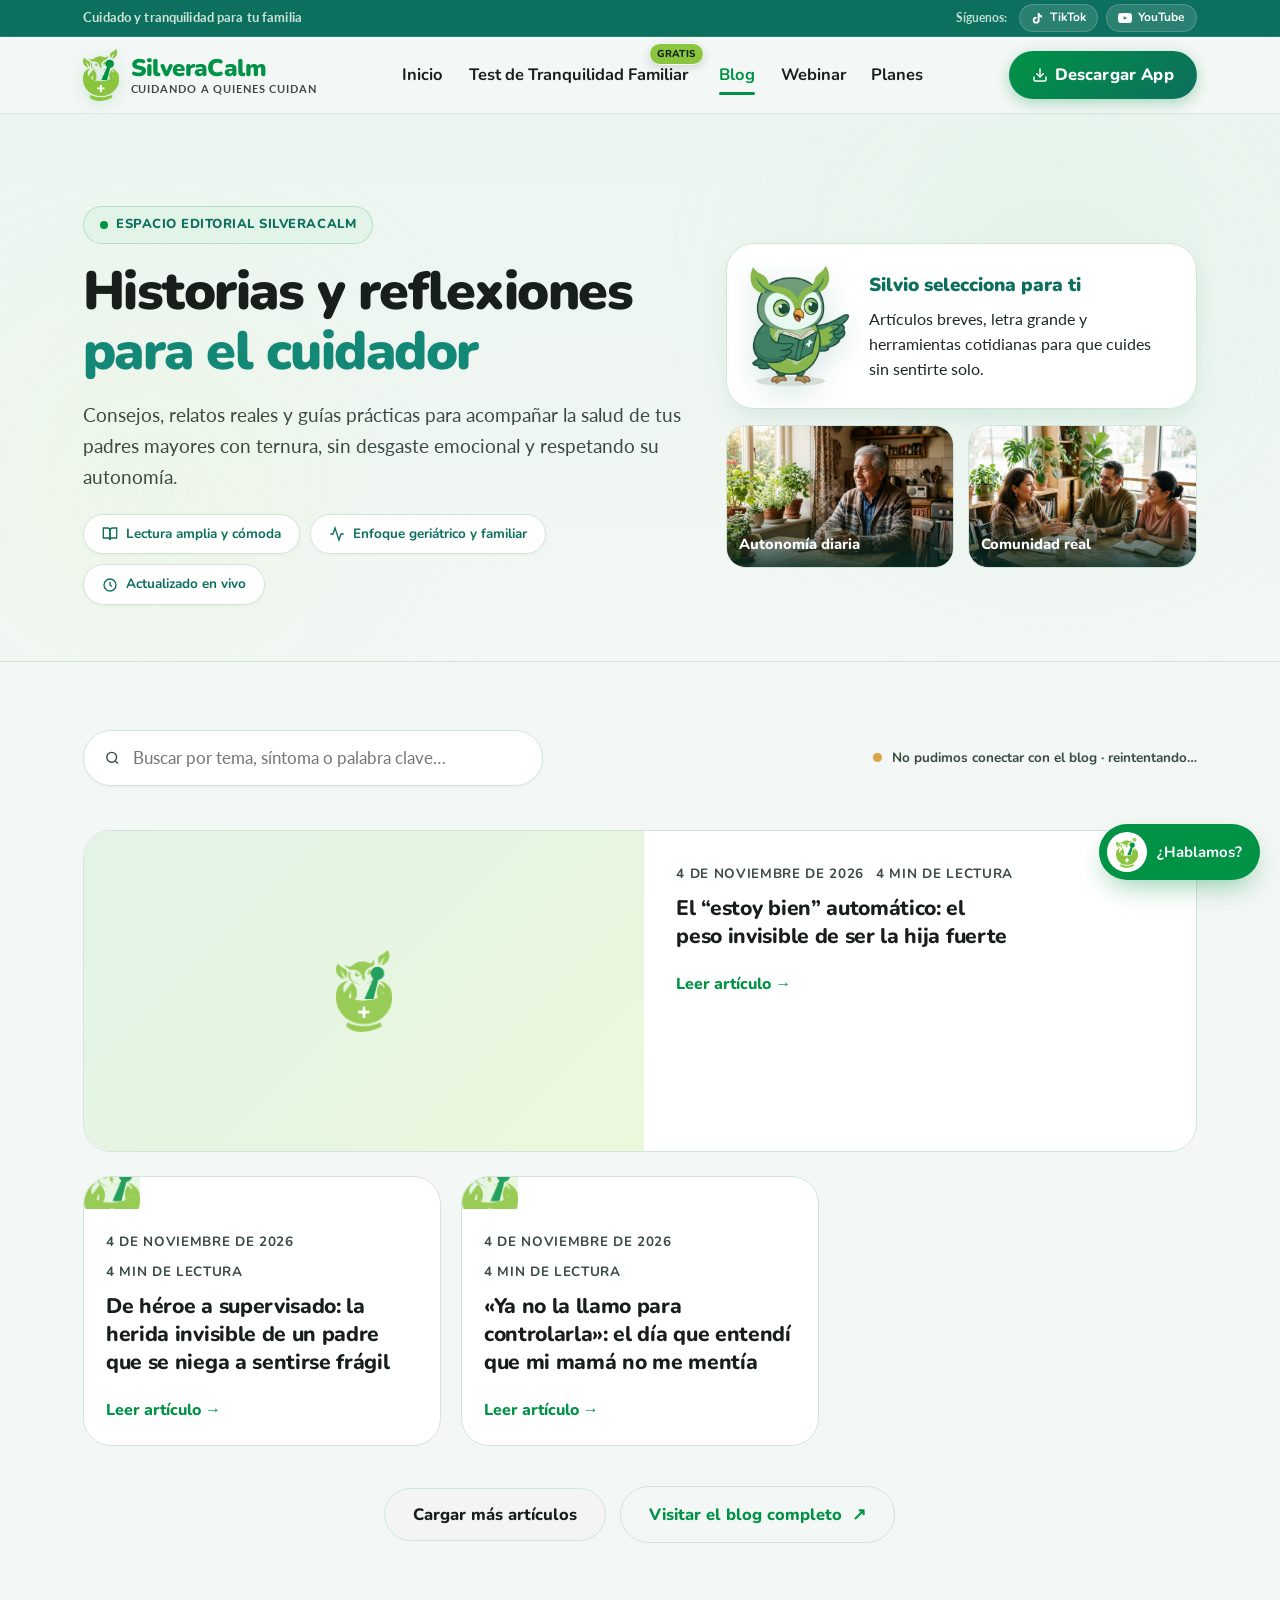
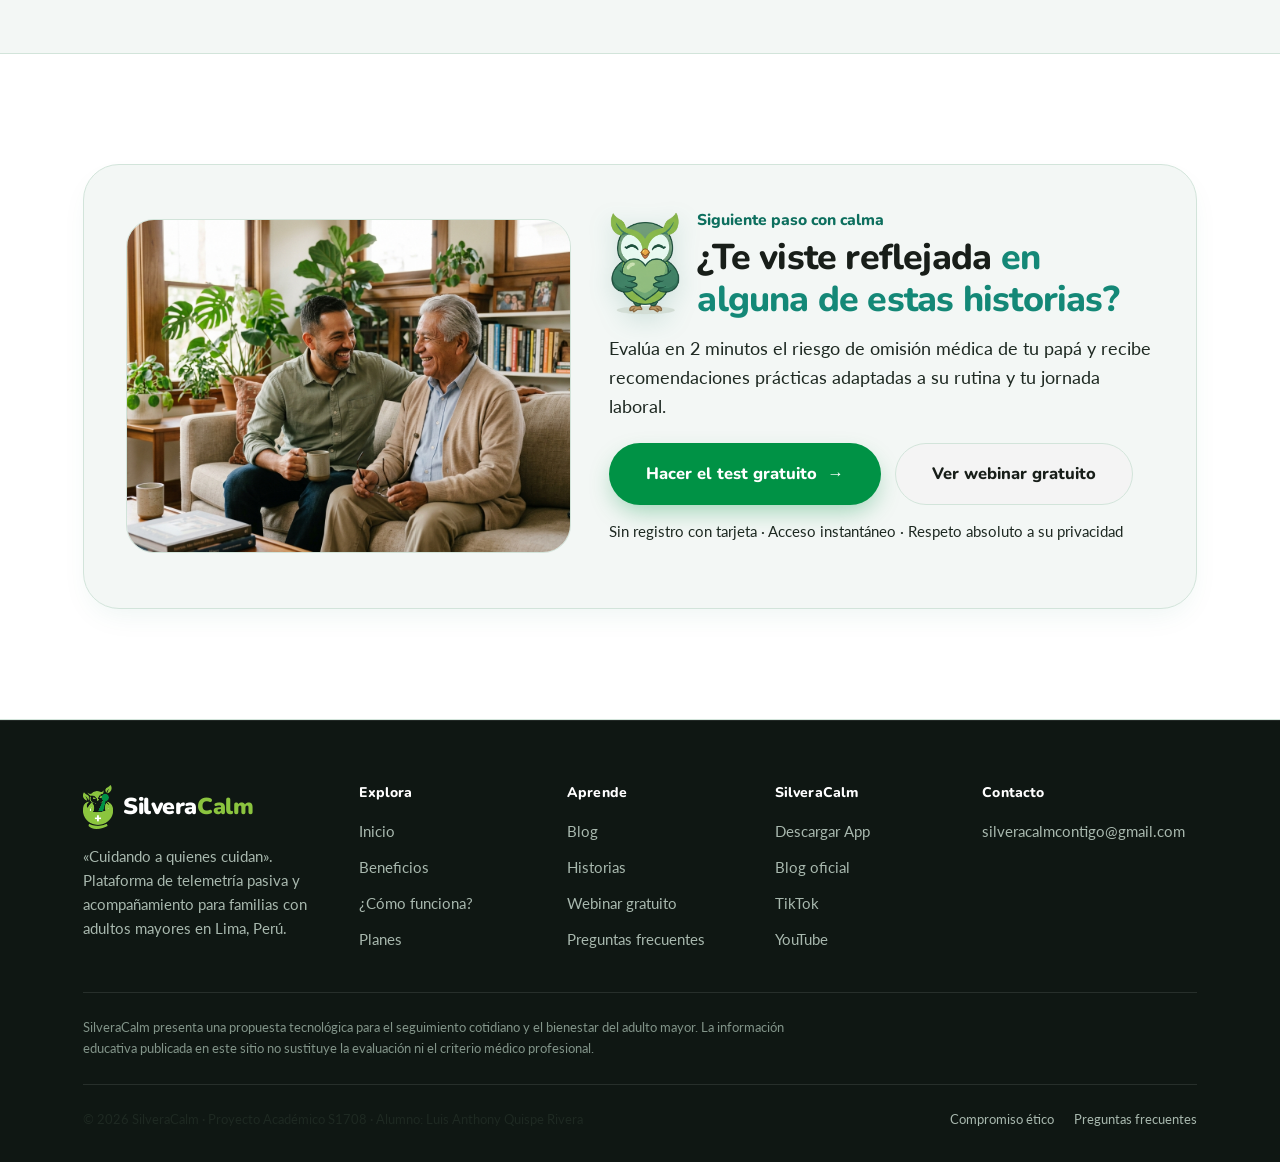
==== blog.html @ 85d0e4d3 "cambiado total landing page, profesional duracion 10 horas" ====
<!DOCTYPE html>
<html lang="es">
<head>
  <meta charset="UTF-8" />
  <meta name="viewport" content="width=device-width, initial-scale=1.0" />
  <title>Blog SilveraCalm | Historias y reflexiones para el cuidador</title>
  <meta name="description" content="Artículos, guías y reflexiones prácticas para hijas e hijos cuidadores en Lima. Acompaña la salud y autonomía de tus padres mayores con serenidad y sin desgaste." />
  <meta name="theme-color" content="#009245" />

  <!-- Dirección oficial -->
  <link rel="canonical" href="https://silveracalm.u20231b869.workers.dev/blog.html" />
  <meta name="robots" content="index, follow, max-image-preview:large" />

  <!-- Open Graph & Twitter Cards -->
  <meta property="og:title" content="Blog SilveraCalm | Historias y reflexiones para el cuidador" />
  <meta property="og:description" content="Consejos y artículos prácticos para cuidar a tus padres con ternura, sin desgaste y sin perder tu tranquilidad." />
  <meta property="og:type" content="website" />
  <meta property="og:url" content="https://silveracalm.u20231b869.workers.dev/blog.html" />
  <meta property="og:site_name" content="SilveraCalm" />
  <meta property="og:locale" content="es_PE" />
  <meta property="og:image" content="https://silveracalm.u20231b869.workers.dev/assets/img/logo-silveracalm.png" />
  <meta name="twitter:card" content="summary" />

  <!-- Datos estructurados: Schema.org Blog -->
  <script type="application/ld+json">
  {
    "@context": "https://schema.org",
    "@type": "Blog",
    "name": "Blog SilveraCalm",
    "description": "Historias, guías y reflexiones prácticas para hijas e hijos que cuidan a sus padres mayores en Lima, Perú.",
    "url": "https://silveracalm.u20231b869.workers.dev/blog.html",
    "inLanguage": "es-PE",
    "publisher": {
      "@type": "Organization",
      "name": "SilveraCalm",
      "url": "https://silveracalm.u20231b869.workers.dev/"
    }
  }
  </script>

  <link rel="icon" type="image/png" href="assets/img/favicon.png" />

  <!-- Tipografías oficiales: Nunito + Lato -->
  <link rel="preconnect" href="https://fonts.googleapis.com" />
  <link rel="preconnect" href="https://fonts.gstatic.com" crossorigin />
  <link href="https://fonts.googleapis.com/css2?family=Lato:ital,wght@0,400;0,500;0,700;1,400&family=Nunito:wght@600;700;800;900&display=swap" rel="stylesheet" />

  <!-- Hojas de estilo del sistema de diseño -->
  <link rel="stylesheet" href="assets/css/styles.css" />
  <link rel="stylesheet" href="assets/css/chat.css" />
</head>
<body class="page-blog">

  <a class="skip-link" href="#contenido">Saltar al contenido</a>

  <!-- ================= HEADER ================= -->
  <header class="site-header" id="top">
    <div class="top-bar">
      <div class="container top-bar-inner">
        <span class="top-bar-note">Cuidado y tranquilidad para tu familia</span>
        <div class="top-bar-social" aria-label="Redes sociales de SilveraCalm">
          <span class="top-bar-label">Síguenos:</span>
          <a href="https://www.tiktok.com/@silveracalmcontigo1" class="social-pill-link" target="_blank" rel="noopener noreferrer" aria-label="TikTok de SilveraCalm">
            <svg width="13" height="13" viewBox="0 0 24 24" fill="currentColor" aria-hidden="true"><path d="M19.59 6.69a4.83 4.83 0 0 1-3.77-4.25V2h-3.45v13.67a2.89 2.89 0 0 1-2.88 2.5 2.89 2.89 0 0 1-2.89-2.89 2.89 2.89 0 0 1 2.89-2.89c.28 0 .54.04.79.1v-3.5a6.37 6.37 0 0 0-.79-.05A6.34 6.34 0 0 0 3.15 15a6.34 6.34 0 0 0 6.34 6.34 6.34 6.34 0 0 0 6.34-6.34V8.87a8.16 8.16 0 0 0 4.76 1.52v-3.4a4.85 4.85 0 0 1-1-.3z"/></svg>
            <span>TikTok</span>
          </a>
          <a href="https://www.youtube.com/@SilveraCalmContigo" class="social-pill-link" target="_blank" rel="noopener noreferrer" aria-label="YouTube de SilveraCalm">
            <svg width="14" height="14" viewBox="0 0 24 24" fill="currentColor" aria-hidden="true"><path d="M23.5 6.19a3.02 3.02 0 0 0-2.12-2.14C19.5 3.5 12 3.5 12 3.5s-7.5 0-9.38.55A3.02 3.02 0 0 0 .5 6.19 31.6 31.6 0 0 0 0 12a31.6 31.6 0 0 0 .5 5.81 3.02 3.02 0 0 0 2.12 2.14c1.88.55 9.38.55 9.38.55s7.5 0 9.38-.55a3.02 3.02 0 0 0 2.12-2.14A31.6 31.6 0 0 0 24 12a31.6 31.6 0 0 0-.5-5.81zM9.75 15.02V8.98L15.5 12l-5.75 3.02z"/></svg>
            <span>YouTube</span>
          </a>
        </div>
      </div>
    </div>
    <div class="container header-inner">
      <a href="index.html" class="brand" aria-label="SilveraCalm, volver al inicio">
        <img src="assets/img/logo-silveracalm.png" alt="" class="brand-logo" width="40" height="58" />
        <span class="brand-text">
          <span class="brand-name">SilveraCalm</span>
          <span class="brand-tagline">Cuidando a quienes cuidan</span>
        </span>
      </a>

      <nav class="nav-desktop" aria-label="Principal">
        <a href="index.html">Inicio</a>
        <a href="#" class="nav-link-featured" data-test-cta>Test de Tranquilidad Familiar <span class="nav-badge-free">Gratis</span></a>
        <a href="blog.html" class="nav-link-active" aria-current="page">Blog</a>
        <a href="webinar.html">Webinar</a>
        <a href="planes.html">Planes</a>
      </nav>

      <div class="header-actions">
        <a href="#" class="btn btn-primary btn-header-download is-primary hide-mobile" data-download-cta>
          <svg class="download-icon" width="16" height="16" viewBox="0 0 24 24" fill="none" stroke="currentColor" stroke-width="2.2" stroke-linecap="round" stroke-linejoin="round" aria-hidden="true"><path d="M21 15v4a2 2 0 0 1-2 2H5a2 2 0 0 1-2-2v-4"/><polyline points="7 10 12 15 17 10"/><line x1="12" y1="15" x2="12" y2="3"/></svg>
          <span>Descargar App</span>
        </a>
        <button type="button" class="menu-toggle" id="menuToggle" aria-label="Abrir menú" aria-expanded="false" aria-controls="mobileMenu">
          <svg class="icon-open" width="24" height="24" viewBox="0 0 24 24" fill="none" stroke="currentColor" stroke-width="2" stroke-linecap="round"><path d="M4 6h16M4 12h16M4 18h16"/></svg>
          <svg class="icon-close" width="24" height="24" viewBox="0 0 24 24" fill="none" stroke="currentColor" stroke-width="2" stroke-linecap="round"><path d="M6 18L18 6M6 6l12 12"/></svg>
        </button>
      </div>
    </div>

    <nav class="nav-mobile" id="mobileMenu" aria-label="Menú móvil" hidden>
      <a href="index.html">Inicio</a>
      <a href="#" class="nav-link-featured" data-test-cta>Test de Tranquilidad Familiar <span class="nav-badge-free">Gratis</span></a>
      <a href="blog.html" class="nav-link-active" aria-current="page">Blog</a>
      <a href="webinar.html">Webinar</a>
      <a href="planes.html">Planes</a>
      <div class="nav-mobile-actions">
        <a href="#" class="btn btn-primary btn-block btn-header-download is-primary" data-download-cta>
          <svg class="download-icon" width="16" height="16" viewBox="0 0 24 24" fill="none" stroke="currentColor" stroke-width="2.2" stroke-linecap="round" stroke-linejoin="round" aria-hidden="true"><path d="M21 15v4a2 2 0 0 1-2 2H5a2 2 0 0 1-2-2v-4"/><polyline points="7 10 12 15 17 10"/><line x1="12" y1="15" x2="12" y2="3"/></svg>
          <span>Descargar App</span>
        </a>
      </div>
    </nav>
  </header>

  <main id="contenido">

    <!-- ================= HERO EDITORIAL DEL BLOG ================= -->
    <section class="blog-hero">
      <div class="hero-blobs-layer" aria-hidden="true">
        <div class="hero-blob hero-blob--salvia"></div>
        <div class="hero-blob hero-blob--lavanda"></div>
      </div>

      <div class="container blog-hero-grid">
        <div class="blog-hero-copy">
          <span class="badge badge-secondary" data-reveal>
            <span class="badge-pulse-dot" aria-hidden="true"></span>
            Espacio Editorial SilveraCalm
          </span>

          <h1 data-reveal data-reveal-delay="1">
            Historias y reflexiones <span class="text-primary-soft">para el cuidador</span>
          </h1>

          <p class="blog-hero-lead" data-reveal data-reveal-delay="2">
            Consejos, relatos reales y guías prácticas para acompañar la salud de tus padres mayores con ternura, sin desgaste emocional y respetando su autonomía.
          </p>

          <ul class="trust-pills blog-hero-pills" aria-label="Características del blog" data-reveal data-reveal-delay="3">
            <li>
              <svg width="16" height="16" viewBox="0 0 24 24" fill="none" stroke="currentColor" stroke-width="2" aria-hidden="true"><path d="M2 3h6a4 4 0 0 1 4 4v14a3 3 0 0 0-3-3H2z"/><path d="M22 3h-6a4 4 0 0 0-4 4v14a3 3 0 0 1 3-3h7z"/></svg>
              Lectura amplia y cómoda
            </li>
            <li>
              <svg width="16" height="16" viewBox="0 0 24 24" fill="none" stroke="currentColor" stroke-width="2" aria-hidden="true"><path d="M22 12h-4l-3 9L9 3l-3 9H2"/></svg>
              Enfoque geriátrico y familiar
            </li>
            <li>
              <svg width="16" height="16" viewBox="0 0 24 24" fill="none" stroke="currentColor" stroke-width="2" aria-hidden="true"><circle cx="12" cy="12" r="9"/><path d="M12 7v5l3 2"/></svg>
              Actualizado en vivo
            </li>
          </ul>
        </div>

        <div class="blog-hero-companion" data-reveal data-reveal-delay="1">
          <aside class="blog-silvio-card" aria-label="Guía de lectura con Silvio">
            <img
              src="assets/img/silvio/silvio-guia.png"
              alt="Silvio con su guía abierta recomendando lecturas para cuidadores"
              class="blog-silvio-img"
              width="112"
              height="136"
            />
            <div class="blog-silvio-body">
              <strong>Silvio selecciona para ti</strong>
              <p>Artículos breves, letra grande y herramientas cotidianas para que cuides sin sentirte solo.</p>
            </div>
          </aside>

          <div class="blog-hero-photos" aria-label="Escenas familiares de nuestra comunidad">
            <figure class="blog-hero-photo-item">
              <img src="assets/img/scenes/adulto-mayor-autonomo.jpg" alt="Adulto mayor desayunando con tranquilidad en casa" loading="lazy" />
              <figcaption>Autonomía diaria</figcaption>
            </figure>
            <figure class="blog-hero-photo-item">
              <img src="assets/img/scenes/comunidad-cuidadores.jpg" alt="Hijos cuidadores compartiendo experiencias en comunidad" loading="lazy" />
              <figcaption>Comunidad real</figcaption>
            </figure>
          </div>
        </div>
      </div>
    </section>

    <!-- ================= CATÁLOGO DE ARTÍCULOS ================= -->
    <section class="section blog-catalog" id="blog" aria-label="Artículos del blog">
      <div class="container">
        <div class="blog-toolbar" data-reveal>
          <label class="search-field">
            <svg width="18" height="18" viewBox="0 0 24 24" fill="none" stroke="currentColor" stroke-width="2" aria-hidden="true"><circle cx="11" cy="11" r="7"/><path d="m20 20-3.5-3.5"/></svg>
            <span class="sr-only">Buscar en el blog</span>
            <input type="search" id="blogSearch" placeholder="Buscar por tema, síntoma o palabra clave…" autocomplete="off" />
          </label>
          <p class="live-status" id="blogStatus" aria-live="polite">
            <span class="live-dot" aria-hidden="true"></span><span id="blogStatusText">Conectando con el blog en vivo…</span>
          </p>
        </div>

        <div class="chips" id="blogLabels" role="group" aria-label="Filtrar por tema" data-reveal></div>

        <div id="blogFeatured" data-reveal></div>

        <div class="blog-grid" id="blogGrid" aria-live="polite" data-reveal>
          <div class="skeleton"></div><div class="skeleton"></div><div class="skeleton"></div>
        </div>

        <p class="blog-empty" id="blogEmpty" hidden>No encontramos artículos que coincidan con tu búsqueda.</p>

        <div class="blog-more" data-reveal>
          <button type="button" class="btn btn-ghost" id="blogMore" hidden>Cargar más artículos</button>
          <a href="https://silveracalm.blogspot.com/" target="_blank" rel="noopener" class="btn btn-outline" id="blogExternal">
            Visitar el blog completo <span class="btn-arrow" aria-hidden="true">↗</span>
          </a>
        </div>
      </div>
    </section>

    <!-- ================= CIERRE EDITORIAL ================= -->
    <section class="section section-white">
      <div class="container">
        <div class="blog-closing-split" data-reveal>
          <figure class="blog-closing-photo">
            <img
              src="assets/img/scenes/vinculo-familiar-sereno.jpg"
              alt="Hijo y padre mayor conversando serenamente en la sala de su hogar"
              loading="lazy"
            />
          </figure>

          <div class="blog-closing-content">
            <div class="blog-closing-brand">
              <img
                src="assets/img/silvio/silvio-corazon.png"
                alt="Silvio abrazando el corazón verde de SilveraCalm"
                class="blog-closing-silvio"
                width="76"
                height="93"
                loading="lazy"
              />
              <div>
                <span class="sc-closing-kicker">Siguiente paso con calma</span>
                <h2>¿Te viste reflejada <span class="text-primary-soft">en alguna de estas historias?</span></h2>
              </div>
            </div>
            <p>Evalúa en 2 minutos el riesgo de omisión médica de tu papá y recibe recomendaciones prácticas adaptadas a su rutina y tu jornada laboral.</p>
            <div class="hero-actions">
              <a href="#" class="btn btn-primary btn-lg" data-test-cta>
                Hacer el test gratuito <span class="btn-arrow" aria-hidden="true">→</span>
              </a>
              <a href="webinar.html" class="btn btn-ghost btn-lg">Ver webinar gratuito</a>
            </div>
            <p class="fine-print">Sin registro con tarjeta · Acceso instantáneo · Respeto absoluto a su privacidad</p>
          </div>
        </div>
      </div>
    </section>

  </main>

  <!-- ================= FOOTER ================= -->
  <footer class="site-footer">
    <div class="container">
      <div class="footer-grid">
        <div class="footer-col-brand">
          <a href="index.html" class="footer-brand">
            <img src="assets/img/logo-silveracalm.png" alt="" width="30" height="44" />
            <span class="brand-name">Silvera<span class="brand-name-accent">Calm</span></span>
          </a>
          <p class="footer-desc">«Cuidando a quienes cuidan». Plataforma de telemetría pasiva y acompañamiento para familias con adultos mayores en Lima, Perú.</p>
        </div>

        <div class="footer-col">
          <h3 class="footer-col-title">Explora</h3>
          <ul class="footer-links">
            <li><a href="index.html">Inicio</a></li>
            <li><a href="index.html#beneficios">Beneficios</a></li>
            <li><a href="index.html#como-funciona">¿Cómo funciona?</a></li>
            <li><a href="planes.html">Planes</a></li>
          </ul>
        </div>

        <div class="footer-col">
          <h3 class="footer-col-title">Aprende</h3>
          <ul class="footer-links">
            <li><a href="blog.html">Blog</a></li>
            <li><a href="index.html#historias">Historias</a></li>
            <li><a href="webinar.html">Webinar gratuito</a></li>
            <li><a href="index.html#faq">Preguntas frecuentes</a></li>
          </ul>
        </div>

        <div class="footer-col">
          <h3 class="footer-col-title">SilveraCalm</h3>
          <ul class="footer-links">
            <li><a href="#" data-download-cta>Descargar App</a></li>
            <li><a href="https://silveracalm.blogspot.com/" target="_blank" rel="noopener noreferrer">Blog oficial</a></li>
            <li><a href="https://www.tiktok.com/@silveracalmcontigo1" target="_blank" rel="noopener noreferrer">TikTok</a></li>
            <li><a href="https://www.youtube.com/@SilveraCalmContigo" target="_blank" rel="noopener noreferrer">YouTube</a></li>
          </ul>
        </div>

        <div class="footer-col">
          <h3 class="footer-col-title">Contacto</h3>
          <ul class="footer-links">
            <li><a href="mailto:silveracalmcontigo@gmail.com" class="footer-link-email">silveracalmcontigo@gmail.com</a></li>
          </ul>
        </div>
      </div>

      <div class="footer-disclaimer">
        <p>SilveraCalm presenta una propuesta tecnológica para el seguimiento cotidiano y el bienestar del adulto mayor. La información educativa publicada en este sitio no sustituye la evaluación ni el criterio médico profesional.</p>
      </div>

      <div class="footer-bottom">
        <p class="footer-legal">&copy; <span id="year">2026</span> SilveraCalm · Proyecto Académico S1708 · Alumno: Luis Anthony Quispe Rivera</p>
        <div class="footer-bottom-links">
          <a href="planes.html">Compromiso ético</a>
          <a href="index.html#faq">Preguntas frecuentes</a>
        </div>
      </div>
    </div>
  </footer>

  <!-- ================= MODAL: TEST (Aviso cuando TEST_URL no está configurada) ================= -->
  <div class="modal" id="testModal" role="dialog" aria-modal="true" aria-labelledby="testModalTitle" hidden>
    <div class="modal-backdrop" data-close></div>
    <div class="modal-panel modal-sm">
      <button type="button" class="modal-close" aria-label="Cerrar modal" data-close>✕</button>
      <img src="assets/img/logo-silveracalm.png" alt="" class="modal-logo" width="48" height="70" />
      <h3 id="testModalTitle">El test estará disponible muy pronto</h3>
      <p>Estamos ultimando los detalles del Test de Tranquilidad Familiar. Mientras tanto, te invitamos a reservar tu lugar en nuestro taller gratuito.</p>
      <a href="webinar.html" class="btn btn-primary btn-block" data-close>Ir al webinar gratuito</a>
    </div>
  </div>

  <!-- ================= MODAL: DESCARGA DE APP (Próximamente) ================= -->
  <div class="modal" id="downloadModal" role="dialog" aria-modal="true" aria-labelledby="downloadModalTitle" hidden>
    <div class="modal-backdrop" data-close></div>
    <div class="modal-panel modal-sm">
      <button type="button" class="modal-close" aria-label="Cerrar modal" data-close>✕</button>
      <img src="assets/img/logo-silveracalm.png" alt="" class="modal-logo" width="48" height="70" />
      <h3 id="downloadModalTitle">La app de SilveraCalm llegará muy pronto</h3>
      <p>Estamos preparando el lanzamiento para Android e iOS. Mientras tanto, puedes reservar tu lugar en el webinar gratuito o leer nuestras guías.</p>
      <a href="webinar.html" class="btn btn-primary btn-block" data-close>Ir al webinar gratuito</a>
    </div>
  </div>

  <!-- ================= MODAL: LECTOR DE ARTÍCULOS ================= -->
  <div class="modal" id="readerModal" role="dialog" aria-modal="true" aria-labelledby="readerTitle" hidden>
    <div class="modal-backdrop" data-close></div>
    <div class="modal-panel modal-reader">
      <div class="reader-bar">
        <span class="reader-brand">
          <img src="assets/img/logo-silveracalm.png" alt="" width="20" height="29" />
          Blog SilveraCalm
        </span>
        <button type="button" class="modal-close" aria-label="Cerrar artículo" data-close>✕</button>
      </div>
      <article class="reader" id="readerBody"></article>
    </div>
  </div>

  <!-- Scripts -->
  <script src="assets/js/vendor-purify.min.js" defer></script>
  <script src="assets/js/config.js" defer></script>
  <script src="assets/js/main.js" defer></script>
  <script src="assets/js/blog.js" defer></script>
  <script src="assets/js/chat.js" defer></script>
</body>
</html>
---- assets/css/styles.css ----
/* =========================================================
   SilveraCalm — GUÍA MAESTRA DE IDENTIDAD VISUAL OFICIAL
   Paleta: Verde Marca (#009245), Brand Teal (#148877), 
           Brand Lime (#8BC43F), Surface Mint (#E2F3E7)
   Tipografía: Nunito (Titulares/Botones) + Lato (Lectura/Cuerpo)
   Arquitectura: 100% CSS nativo optimizado a 60 fps.
   ========================================================= */

:root {
  /* =======================================================
     1. PALETA OFICIAL DE LA MARCA (SISTEMA BASE)
     ======================================================= */
  --brand-primary: #009245;            /* Verde Marca - CTA y máxima conversión */
  --brand-primary-hover: #007A31;      /* Hover Verde Profundo */
  --brand-teal: #148877;               /* Verde Azulado Clínico y Tecnológico */
  --brand-lime: #8BC43F;               /* Verde Lima - Vitalidad, energía y cuerpo de Silvio */
  --brand-dark: #181E19;               /* Carbón Profundo - Titulares de máxima jerarquía */

  /* =======================================================
     2. COLORES DE COMPOSICIÓN, FONDOS Y BORDES (UI & BRANDING)
     ======================================================= */
  --bg-global: #F3F7F5;                /* Background Lienzo Global descansado */
  --surface-white: #FFFFFF;            /* Tarjetas principales, modales y lectura */
  --surface-mint: #E2F3E7;             /* Menta Suave - Consejo de Silvio y badges */
  --surface-neutral: #F4F4F4;          /* Superficies secundarias e inputs */
  --header-deep-teal: #0D6F5E;         /* Deep Teal para badges de sección y contraste */
  --border-subtle: #D2E4DA;            /* Bordes sutiles, nodos y divisores */

  /* =======================================================
     3. TIPOGRAFÍA OFICIAL & TEXTOS
     ======================================================= */
  --text-main: #181E19;                /* Títulos H1, H2, H3 */
  --text-body: #2E3830;                /* Lectura continua y párrafos */
  --text-muted: #55665C;               /* Subtítulos y textos de soporte */
  --text-subtle: #7A8C81;              /* Detalles menores y fine print */

  --font-title: 'Nunito', -apple-system, BlinkMacSystemFont, 'Segoe UI', Roboto, sans-serif;
  --font-body: 'Lato', -apple-system, BlinkMacSystemFont, 'Segoe UI', Roboto, sans-serif;
  --font-label: 'Nunito', sans-serif;
  --font-headline: var(--font-title);

  /* =======================================================
     4. SOMBRAS TEÑIDAS CON IDENTIDAD VERDE Y TEAL
     ======================================================= */
  --shadow-xs: 0 1px 3px rgba(13, 111, 94, 0.05);
  --shadow-sm: 0 3px 10px -2px rgba(13, 111, 94, 0.08);
  --shadow-md: 0 10px 25px -4px rgba(13, 111, 94, 0.1);
  --shadow-lg: 0 16px 36px -6px rgba(13, 111, 94, 0.14);
  --shadow-cta: 0 10px 25px -5px rgba(0, 146, 69, 0.38);
  --shadow-card: 0 12px 30px -8px rgba(13, 111, 94, 0.08);
  --shadow-hover: 0 20px 44px -8px rgba(0, 146, 69, 0.22);
  --shadow-button: var(--shadow-cta);

  /* =======================================================
     5. ALIAS RETROCOMPATIBLES (Garantiza 100% consistencia)
     ======================================================= */
  --color-primary: var(--brand-primary);
  --color-primary-hover: var(--brand-primary-hover);
  --color-primary-soft: var(--surface-mint);
  --color-primary-ultrasoft: #F0F8F3;
  --color-secondary: var(--brand-teal);
  --color-secondary-hover: var(--header-deep-teal);
  --color-secondary-text: var(--header-deep-teal);
  --color-secondary-soft: var(--surface-mint);
  --color-tertiary: var(--brand-lime);
  --color-tertiary-text: #456D1A;
  --color-tertiary-soft: #F2F9EA;
  --color-neutral-bg: var(--bg-global);
  --color-surface: var(--surface-white);
  --color-dark-inverted: var(--brand-dark);
  --color-text-muted: var(--text-muted);
  --color-border-light: var(--border-subtle);

  /* Radios de borde orgánicos y suaves */
  --radius-xs: 8px;
  --radius-sm: 14px;
  --radius-md: 20px;
  --radius-lg: 28px;
  --radius-xl: 36px;
  --radius-pill: 9999px;

  /* Layout y Navegación */
  --container: 1160px;
  --header-h: 76px;
  --header-h-compact: 60px;

  /* Curvas de aceleración */
  --ease-spring: cubic-bezier(0.16, 1, 0.3, 1);
  --ease-soft: cubic-bezier(0.25, 0.8, 0.25, 1);
}

/* ===================== ANIMACIONES CLAVE (@keyframes) ===================== */

/* Flotación serena de Silvio */
@keyframes silvioFloat {
  0%, 100% {
    transform: translateY(0) rotate(0deg);
  }
  50% {
    transform: translateY(-8px) rotate(-1deg);
  }
}

/* Sombra respirable bajo Silvio */
@keyframes silvioShadow {
  0%, 100% {
    transform: scale(1);
    opacity: 0.28;
  }
  50% {
    transform: scale(0.85);
    opacity: 0.14;
  }
}

/* Deriva continua de los blobs orgánicos de fondo */
@keyframes blobFloat1 {
  0% { transform: translate(0px, 0px) scale(1) rotate(0deg); }
  33% { transform: translate(35px, -30px) scale(1.08) rotate(4deg); }
  66% { transform: translate(-25px, 20px) scale(0.95) rotate(-3deg); }
  100% { transform: translate(0px, 0px) scale(1) rotate(0deg); }
}

@keyframes blobFloat2 {
  0% { transform: translate(0px, 0px) scale(1) rotate(0deg); }
  33% { transform: translate(-40px, 30px) scale(0.92) rotate(-5deg); }
  66% { transform: translate(30px, -20px) scale(1.06) rotate(4deg); }
  100% { transform: translate(0px, 0px) scale(1) rotate(0deg); }
}

/* Pulso del indicador en vivo (telemetría y blog) */
@keyframes statusBeacon {
  0% { box-shadow: 0 0 0 0 rgba(0, 146, 69, 0.65); }
  70% { box-shadow: 0 0 0 10px rgba(0, 146, 69, 0); }
  100% { box-shadow: 0 0 0 0 rgba(0, 146, 69, 0); }
}

/* Shimmer para skeletons */
@keyframes shimmerWave {
  0% { background-position: -200% 0; }
  100% { background-position: 200% 0; }
}

/* Entrada cinemática del Hero */
@keyframes heroFadeUp {
  from {
    opacity: 0;
    transform: translateY(22px);
  }
  to {
    opacity: 1;
    transform: translateY(0);
  }
}

/* ===================== RESET Y BASE ===================== */

*, *::before, *::after {
  box-sizing: border-box;
}

html {
  scroll-behavior: smooth;
  scroll-padding-top: calc(var(--header-h) + 20px);
}

body {
  margin: 0;
  font-family: var(--font-body);
  font-size: 16.5px;
  line-height: 1.7;
  color: var(--text-body);
  background-color: var(--bg-global);
  -webkit-font-smoothing: antialiased;
  -moz-osx-font-smoothing: grayscale;
  overflow-x: hidden;
  text-rendering: optimizeLegibility;
}

img {
  max-width: 100%;
  height: auto;
  display: block;
}

a {
  color: var(--brand-primary);
  text-decoration: none;
  transition: color 0.2s var(--ease-soft);
}

h1, h2, h3, h4 {
  font-family: var(--font-title);
  color: var(--text-main);
  line-height: 1.16;
  letter-spacing: -0.022em;
  font-weight: 800;
  margin: 0;
  text-wrap: balance;
}

p {
  margin: 0;
  color: var(--text-body);
}

ul, ol {
  margin: 0;
  padding: 0;
  list-style: none;
}

:focus-visible {
  outline: 3px solid var(--brand-lime);
  outline-offset: 3px;
  border-radius: var(--radius-xs);
}

::selection {
  background: var(--brand-primary);
  color: #FFFFFF;
}

/* Accesibilidad */
.sr-only {
  position: absolute;
  width: 1px;
  height: 1px;
  overflow: hidden;
  clip: rect(0, 0, 0, 0);
  white-space: nowrap;
}

.skip-link {
  position: absolute;
  left: -999px;
  top: 12px;
  background: var(--brand-primary);
  color: #FFFFFF;
  padding: 10px 22px;
  border-radius: var(--radius-pill);
  z-index: 1000;
  font-weight: 700;
  font-family: var(--font-title);
  font-size: 14px;
  box-shadow: var(--shadow-md);
  transition: left 0.2s ease;
}
.skip-link:focus {
  left: 16px;
}

.container {
  width: 100%;
  max-width: var(--container);
  margin: 0 auto;
  padding: 0 24px;
}

.container.narrow {
  max-width: 820px;
}

.text-primary-soft {
  color: var(--brand-teal);
  font-weight: inherit;
}

/* ===================== BOTONES Y ACCIONES ===================== */

.btn {
  display: inline-flex;
  align-items: center;
  justify-content: center;
  gap: 10px;
  font-family: var(--font-title);
  font-weight: 800;
  font-size: 15.5px;
  padding: 14px 28px;
  border-radius: var(--radius-pill);
  border: 1.5px solid transparent;
  cursor: pointer;
  transition: transform 0.25s var(--ease-spring),
              box-shadow 0.25s var(--ease-spring),
              background-color 0.2s var(--ease-soft),
              border-color 0.2s var(--ease-soft),
              color 0.2s var(--ease-soft);
  white-space: nowrap;
  position: relative;
  user-select: none;
}

.btn-arrow {
  display: inline-block;
  transition: transform 0.25s var(--ease-spring);
}

.btn:hover .btn-arrow {
  transform: translateX(4px);
}

.btn-sm {
  padding: 9px 20px;
  font-size: 14px;
}

.btn-lg {
  padding: 16px 36px;
  font-size: 16.5px;
}

.btn-block {
  width: 100%;
}

/* Botón de máxima conversión en Verde Marca Oficial */
.btn-primary {
  background: var(--brand-primary);
  color: #FFFFFF;
  box-shadow: var(--shadow-cta);
}

.btn-primary:hover {
  background: var(--brand-primary-hover);
  transform: translateY(-2px);
  box-shadow: 0 14px 30px -4px rgba(0, 146, 69, 0.48);
}

.btn-primary:active {
  transform: translateY(0);
  box-shadow: var(--shadow-sm);
}

.btn-ghost {
  background: var(--surface-neutral);
  color: var(--text-main);
  border: 1px solid var(--border-subtle);
}

.btn-ghost:hover {
  background: #EAEFEA;
  border-color: var(--brand-teal);
  transform: translateY(-2px);
  color: var(--brand-teal);
}

.btn-outline {
  background: transparent;
  color: var(--brand-primary);
  border-color: var(--border-subtle);
}

.btn-outline:hover {
  border-color: var(--brand-primary);
  background: var(--surface-mint);
  transform: translateY(-2px);
}

/* ===================== BADGES Y EYEBROWS ===================== */

.badge {
  display: inline-flex;
  align-items: center;
  gap: 8px;
  font-family: var(--font-title);
  font-size: 13px;
  font-weight: 800;
  letter-spacing: 0.04em;
  text-transform: uppercase;
  padding: 7px 16px;
  border-radius: var(--radius-pill);
}

.badge-secondary {
  background: var(--surface-mint);
  color: var(--header-deep-teal);
  border: 1px solid rgba(0, 146, 69, 0.2);
}

.badge-pulse-dot {
  width: 8px;
  height: 8px;
  border-radius: 50%;
  background: var(--brand-primary);
  animation: statusBeacon 2.2s infinite;
}

.eyebrow {
  display: inline-block;
  font-family: var(--font-title);
  font-size: 12.5px;
  font-weight: 800;
  letter-spacing: 0.07em;
  text-transform: uppercase;
  color: var(--header-deep-teal);
  background: var(--surface-mint);
  padding: 6px 18px;
  border-radius: var(--radius-pill);
  border: 1px solid rgba(13, 111, 94, 0.22);
}

/* ===================== HEADER ===================== */

.site-header {
  position: sticky;
  top: 0;
  z-index: 100;
  background: rgba(243, 247, 245, 0.9);
  backdrop-filter: blur(18px);
  -webkit-backdrop-filter: blur(18px);
  border-bottom: 1px solid rgba(210, 228, 218, 0.8);
  transition: all 0.35s var(--ease-spring);
}

.site-header.is-compact {
  background: rgba(255, 255, 255, 0.95);
  box-shadow: var(--shadow-sm);
  border-bottom-color: rgba(210, 228, 218, 0.5);
}

.top-bar {
  background: var(--header-deep-teal);
  color: rgba(255, 255, 255, 0.92);
  font-family: var(--font-body);
  font-size: 12.5px;
  font-weight: 700;
  border-bottom: 1px solid rgba(255, 255, 255, 0.12);
  max-height: 44px;
  overflow: hidden;
  transition: max-height 0.3s var(--ease-spring), opacity 0.25s ease, border-color 0.25s ease;
}

.site-header.is-compact .top-bar {
  max-height: 0;
  opacity: 0;
  border-bottom-color: transparent;
}

.top-bar-inner {
  min-height: 36px;
  display: flex;
  align-items: center;
  justify-content: space-between;
  gap: 12px;
}

.top-bar-note {
  color: rgba(226, 243, 231, 0.9);
  letter-spacing: 0.01em;
}

.top-bar-social {
  display: flex;
  align-items: center;
  gap: 8px;
  margin-left: auto;
}

.top-bar-label {
  color: rgba(226, 243, 231, 0.85);
  font-size: 12px;
  margin-right: 4px;
}

.social-pill-link {
  display: inline-flex;
  align-items: center;
  gap: 6px;
  padding: 3px 11px;
  border-radius: var(--radius-pill);
  background: rgba(255, 255, 255, 0.12);
  color: #ffffff;
  font-family: var(--font-title);
  font-size: 12px;
  font-weight: 700;
  text-decoration: none;
  border: 1px solid rgba(255, 255, 255, 0.18);
  transition: background 0.2s ease, transform 0.2s var(--ease-spring), border-color 0.2s ease;
}

.social-pill-link:hover {
  background: #ffffff;
  color: var(--header-deep-teal);
  border-color: #ffffff;
  transform: translateY(-1px);
}

.social-pill-link svg {
  flex-shrink: 0;
}

@media (max-width: 640px) {
  .top-bar-note,
  .top-bar-label {
    display: none;
  }

  .top-bar-social {
    width: 100%;
    justify-content: center;
  }
}

.header-inner {
  height: var(--header-h);
  display: flex;
  align-items: center;
  justify-content: space-between;
  gap: 20px;
  transition: height 0.35s var(--ease-spring);
}

.site-header.is-compact .header-inner {
  height: var(--header-h-compact);
}

.brand {
  display: flex;
  align-items: center;
  gap: 12px;
  text-decoration: none;
}

.brand-logo {
  width: auto;
  height: 52px;
  filter: drop-shadow(0 3px 8px rgba(0, 146, 69, 0.16));
  transition: height 0.3s var(--ease-spring), transform 0.25s var(--ease-spring), filter 0.25s ease;
}

.brand:hover .brand-logo {
  transform: translateY(-1px) scale(1.04);
  filter: drop-shadow(0 6px 14px rgba(0, 146, 69, 0.24));
}

.site-header.is-compact .brand-logo {
  height: 40px;
}

.brand-text {
  display: flex;
  flex-direction: column;
  line-height: 1.1;
}

.brand-name {
  font-family: var(--font-title);
  font-weight: 900;
  font-size: 24px;
  color: var(--brand-primary);
  letter-spacing: -0.025em;
}

.brand-tagline {
  font-family: var(--font-body);
  font-size: 11px;
  font-weight: 700;
  letter-spacing: 0.08em;
  text-transform: uppercase;
  color: var(--text-muted);
  margin-top: 2px;
  transition: opacity 0.2s, max-height 0.2s;
}

.site-header.is-compact .brand-tagline {
  opacity: 0;
  max-height: 0;
  overflow: hidden;
  margin: 0;
}

.nav-desktop {
  display: none;
  align-items: center;
  gap: clamp(18px, 2vw, 28px);
}

.nav-desktop a {
  font-family: var(--font-title);
  font-size: 15px;
  font-weight: 700;
  color: var(--text-main);
  position: relative;
  padding: 6px 0;
  white-space: nowrap;
}

.nav-desktop a.nav-link-featured {
  display: inline-flex;
  align-items: center;
  padding-right: 6px;
}

.nav-badge-free {
  display: inline-flex;
  align-items: center;
  padding: 4px 9px;
  border-radius: var(--radius-pill);
  background: var(--color-tertiary-soft);
  color: var(--color-tertiary-text);
  border: 1px solid rgba(139, 196, 63, 0.48);
  font-family: var(--font-title);
  font-size: 11px;
  font-weight: 800;
  line-height: 1;
  letter-spacing: 0.01em;
  transition: background 0.2s ease, color 0.2s ease, border-color 0.2s ease, transform 0.2s var(--ease-spring);
}

.nav-desktop a.nav-link-featured .nav-badge-free {
  position: absolute;
  top: -11px;
  right: -10px;
  padding: 3px 7px;
  font-size: 10px;
  background: var(--brand-lime);
  color: #0F2419;
  border: 1.5px solid #F3F7F5;
  box-shadow: 0 3px 8px rgba(15, 36, 25, 0.14);
  pointer-events: none;
  z-index: 2;
}

.nav-desktop a.nav-link-featured:hover .nav-badge-free {
  background: var(--brand-primary);
  color: #FFFFFF;
  border-color: #F3F7F5;
  transform: translateY(-2px);
}

.nav-desktop a::after {
  content: "";
  position: absolute;
  left: 50%;
  bottom: 0;
  width: 0;
  height: 2.5px;
  background: var(--brand-primary);
  border-radius: 2px;
  transition: width 0.3s var(--ease-spring), left 0.3s var(--ease-spring);
}

.nav-desktop a:hover,
.nav-desktop a.nav-link-active {
  color: var(--brand-primary);
}

.nav-desktop a:hover::after,
.nav-desktop a.nav-link-active::after {
  width: 100%;
  left: 0;
}

.header-actions {
  display: flex;
  align-items: center;
  gap: 12px;
}

.btn-header-download {
  display: inline-flex;
  align-items: center;
  gap: 7px;
  background: var(--surface-mint);
  color: var(--header-deep-teal) !important;
  border: 1.5px solid var(--border-subtle);
  font-family: var(--font-title);
  font-size: 0.92rem;
  font-weight: 800;
  padding: 8px 18px;
  border-radius: var(--radius-pill);
  box-shadow: 0 2px 6px rgba(13, 111, 94, 0.08);
  letter-spacing: 0.01em;
  text-decoration: none;
  transition: all 0.25s var(--ease-spring);
}

.btn-header-download svg {
  color: var(--brand-teal);
  transition: transform 0.25s var(--ease-spring);
}

.btn-header-download:hover {
  transform: translateY(-2px);
  background: #ffffff;
  border-color: var(--brand-teal);
  color: var(--brand-primary) !important;
  box-shadow: 0 6px 18px rgba(13, 111, 94, 0.16);
}

@keyframes downloadNudge {
  0%, 100% {
    transform: translateY(0);
  }
  45% {
    transform: translateY(3.5px);
  }
}

.btn-header-download:hover svg {
  animation: downloadNudge 0.55s var(--ease-spring);
  color: var(--brand-primary);
}

.nav-mobile-actions {
  display: flex;
  flex-direction: column;
  gap: 10px;
  margin-top: 14px;
}

.btn-header-webinar {
  display: inline-flex;
  align-items: center;
  gap: 8px;
  background: linear-gradient(135deg, #009245 0%, #0D6F5E 100%);
  color: #ffffff !important;
  font-family: var(--font-title);
  font-size: 0.95rem;
  font-weight: 800;
  padding: 9px 22px;
  border-radius: var(--radius-pill);
  box-shadow: 0 4px 14px rgba(0, 146, 69, 0.32);
  letter-spacing: 0.01em;
  text-decoration: none;
  transition: all 0.25s var(--ease-spring);
}

.btn-header-webinar:hover {
  transform: translateY(-2px);
  box-shadow: 0 8px 22px rgba(0, 146, 69, 0.45);
  background: linear-gradient(135deg, #00A64E 0%, #0E7F6C 100%);
  color: #ffffff !important;
}

.btn-header-webinar .badge-pulse-dot {
  background-color: #8BC43F;
  box-shadow: 0 0 0 0 rgba(139, 196, 63, 0.7);
}

/* Jerarquía invertida (landing): Descargar = CTA principal, Webinar = secundario */
.btn-header-download.is-primary {
  background: linear-gradient(135deg, #009245 0%, #0D6F5E 100%);
  color: #ffffff !important;
  border: 1.5px solid transparent;
  font-size: 0.95rem;
  padding: 9px 22px;
  box-shadow: 0 4px 14px rgba(0, 146, 69, 0.32);
}

.btn-header-download.is-primary svg {
  color: #ffffff;
}

.btn-header-download.is-primary:hover {
  background: linear-gradient(135deg, #00A64E 0%, #0E7F6C 100%);
  border-color: transparent;
  color: #ffffff !important;
  box-shadow: 0 8px 22px rgba(0, 146, 69, 0.45);
}

.btn-header-download.is-primary:hover svg {
  color: #ffffff;
}

.btn-header-webinar.is-secondary {
  background: var(--surface-mint);
  color: var(--header-deep-teal) !important;
  border: 1.5px solid var(--border-subtle);
  font-size: 0.92rem;
  padding: 8px 18px;
  box-shadow: 0 2px 6px rgba(13, 111, 94, 0.08);
}

.btn-header-webinar.is-secondary:hover {
  background: #ffffff;
  border-color: var(--brand-teal);
  color: var(--brand-primary) !important;
  box-shadow: 0 6px 18px rgba(13, 111, 94, 0.16);
}

.menu-toggle {
  background: transparent;
  border: 0;
  padding: 8px;
  border-radius: var(--radius-sm);
  color: var(--brand-primary);
  cursor: pointer;
  display: inline-flex;
  align-items: center;
  justify-content: center;
  transition: background 0.2s;
}

.menu-toggle:hover {
  background: var(--surface-mint);
}

.menu-toggle .icon-close { display: none; }
.menu-toggle[aria-expanded="true"] .icon-open { display: none; }
.menu-toggle[aria-expanded="true"] .icon-close { display: block; }

.nav-mobile {
  padding: 12px 24px 28px;
  border-top: 1px solid var(--border-subtle);
  background: rgba(243, 247, 245, 0.98);
  backdrop-filter: blur(20px);
}

.nav-mobile a:not(.btn) {
  display: block;
  padding: 14px 0;
  font-family: var(--font-title);
  font-weight: 700;
  font-size: 16.5px;
  color: var(--text-main);
  border-bottom: 1px solid var(--border-subtle);
}

.nav-mobile a.nav-link-featured {
  display: flex;
  align-items: center;
  justify-content: space-between;
  gap: 10px;
}

.nav-mobile a.nav-link-active {
  color: var(--brand-primary);
}

.nav-mobile .btn {
  margin-top: 20px;
}

.hide-mobile {
  display: none;
}

/* ===================== HERO SECTION ===================== */

.hero {
  position: relative;
  padding: clamp(48px, 8vw, 96px) 0 clamp(64px, 10vw, 110px);
  overflow: hidden;
}

/* Capas orgánicas de fondo (Blobs Menta y Lima) */
.hero-blobs-layer {
  position: absolute;
  inset: 0;
  pointer-events: none;
  overflow: hidden;
  z-index: 0;
}

.hero-blob {
  position: absolute;
  border-radius: 50%;
  filter: blur(85px);
  opacity: 0.7;
  will-change: transform;
}

.hero-blob--salvia {
  width: clamp(340px, 45vw, 620px);
  height: clamp(300px, 40vw, 540px);
  background: radial-gradient(circle, #D8F2E2 0%, rgba(216, 242, 226, 0) 70%);
  top: -12%;
  right: -5%;
  animation: blobFloat1 24s ease-in-out infinite;
}

.hero-blob--lavanda {
  width: clamp(300px, 40vw, 550px);
  height: clamp(280px, 35vw, 480px);
  background: radial-gradient(circle, #EAF7DC 0%, rgba(234, 247, 220, 0) 70%);
  bottom: -10%;
  left: -8%;
  animation: blobFloat2 28s ease-in-out infinite;
}

.hero-grid {
  position: relative;
  z-index: 1;
  display: grid;
  gap: 48px;
  align-items: center;
}

.hero-copy {
  display: flex;
  flex-direction: column;
  gap: 24px;
  text-align: center;
  align-items: center;
}

/* Entrada escalonada con CSS nativo instantáneo */
.hero-copy > * {
  animation: heroFadeUp 0.8s var(--ease-spring) both;
}
.hero-copy > *:nth-child(1) { animation-delay: 0.05s; }
.hero-copy > *:nth-child(2) { animation-delay: 0.15s; }
.hero-copy > *:nth-child(3) { animation-delay: 0.25s; }
.hero-copy > *:nth-child(4) { animation-delay: 0.35s; }
.hero-copy > *:nth-child(5) { animation-delay: 0.45s; }

.hero-visual {
  animation: heroFadeUp 0.9s var(--ease-spring) 0.3s both;
  display: flex;
  justify-content: center;
}

.hero h1 {
  font-size: clamp(2.1rem, 5.8vw, 3.5rem);
  font-weight: 900;
  letter-spacing: -0.03em;
  max-width: 18ch;
  line-height: 1.12;
  color: var(--text-main);
}

.lead {
  font-size: clamp(1.05rem, 1.8vw, 1.2rem);
  color: var(--text-muted);
  max-width: 560px;
  line-height: 1.72;
}

.hero-actions {
  display: flex;
  flex-direction: column;
  gap: 14px;
  width: 100%;
}

.hero-actions .btn {
  width: 100%;
}

.trust-pills {
  display: flex;
  flex-wrap: wrap;
  gap: 10px;
  justify-content: center;
}

.trust-pills li {
  display: inline-flex;
  align-items: center;
  gap: 8px;
  font-family: var(--font-title);
  font-size: 13.5px;
  font-weight: 700;
  color: var(--header-deep-teal);
  background: rgba(255, 255, 255, 0.9);
  border: 1px solid var(--border-subtle);
  padding: 8px 18px;
  border-radius: var(--radius-pill);
  backdrop-filter: blur(8px);
  box-shadow: var(--shadow-xs);
  transition: transform 0.2s ease, border-color 0.2s ease;
}

.trust-pills li:hover {
  transform: translateY(-2px);
  border-color: var(--brand-primary);
}

/* Tarjeta interactiva del Hero */
.hero-card {
  position: relative;
  margin: 0;
  width: 100%;
  max-width: 480px;
  background: var(--surface-white);
  border-radius: var(--radius-xl);
  padding: 16px;
  box-shadow: var(--shadow-card);
  border: 1px solid var(--border-subtle);
  transition: transform 0.4s var(--ease-spring), box-shadow 0.4s var(--ease-spring);
}

.hero-card:hover {
  transform: translateY(-4px);
  box-shadow: var(--shadow-hover);
}

.floating-tag {
  position: absolute;
  top: -14px;
  right: 24px;
  z-index: 3;
  background: var(--surface-mint);
  color: var(--header-deep-teal);
  font-family: var(--font-title);
  font-size: 12.5px;
  font-weight: 800;
  letter-spacing: 0.04em;
  padding: 6px 16px;
  border-radius: var(--radius-pill);
  border: 1px solid rgba(0, 146, 69, 0.28);
  box-shadow: var(--shadow-sm);
}

.hero-photo {
  position: relative;
  aspect-ratio: 4 / 3;
  border-radius: var(--radius-lg);
  overflow: hidden;
  background: linear-gradient(135deg, var(--surface-mint), #EBF8DC);
}

.hero-photo img {
  width: 100%;
  height: 100%;
  object-fit: cover;
  transition: transform 0.8s var(--ease-spring);
}

.hero-card:hover .hero-photo img {
  transform: scale(1.03);
}

.hero-photo figcaption {
  position: absolute;
  left: 0;
  right: 0;
  bottom: 0;
  padding: 40px 18px 14px;
  font-family: var(--font-title);
  font-size: 13.5px;
  font-weight: 700;
  color: #FFFFFF;
  background: linear-gradient(to top, rgba(24, 30, 25, 0.78) 0%, transparent 100%);
  display: flex;
  align-items: center;
  justify-content: space-between;
}

/* Badge flotante en la foto */
.hero-live-badge {
  position: absolute;
  top: 14px;
  left: 14px;
  z-index: 2;
  background: rgba(255, 255, 255, 0.94);
  backdrop-filter: blur(10px);
  padding: 6px 14px;
  border-radius: var(--radius-pill);
  font-family: var(--font-title);
  font-size: 12.5px;
  font-weight: 800;
  color: var(--header-deep-teal);
  display: inline-flex;
  align-items: center;
  gap: 7px;
  border: 1px solid var(--border-subtle);
  box-shadow: var(--shadow-xs);
}

/* Consejo de Silvera con Silvio y Menta Suave */
.silvera-tip {
  display: flex;
  gap: 16px;
  align-items: center;
  margin-top: 14px;
  background: var(--surface-mint);
  border: 1.5px solid rgba(0, 146, 69, 0.22);
  border-radius: var(--radius-md);
  padding: 16px 18px;
  position: relative;
  overflow: hidden;
}

.silvio-mascot-container {
  position: relative;
  flex-shrink: 0;
  display: flex;
  flex-direction: column;
  align-items: center;
}

.silvera-avatar {
  width: 44px;
  height: auto;
  background: #FFFFFF;
  border-radius: var(--radius-sm);
  padding: 5px;
  box-shadow: var(--shadow-xs);
  animation: silvioFloat 4.2s ease-in-out infinite;
  will-change: transform;
}

.silvio-shadow {
  width: 32px;
  height: 5px;
  background: var(--brand-primary);
  border-radius: 50%;
  margin-top: 4px;
  animation: silvioShadow 4.2s ease-in-out infinite;
}

.silvera-title {
  font-family: var(--font-title);
  font-size: 12px;
  font-weight: 800;
  letter-spacing: 0.08em;
  text-transform: uppercase;
  color: var(--header-deep-teal);
  margin-bottom: 3px;
  display: flex;
  align-items: center;
  gap: 6px;
}

.silvera-text {
  font-size: 14.5px;
  color: var(--text-body);
  line-height: 1.55;
}

/* ===================== SECCIONES GENERALES ===================== */

.section {
  padding: clamp(64px, 9vw, 110px) 0;
  position: relative;
}

.section-white {
  background: var(--surface-white);
  border-top: 1px solid var(--border-subtle);
  border-bottom: 1px solid var(--border-subtle);
}

.section-head {
  text-align: center;
  max-width: 620px;
  margin: 0 auto clamp(36px, 6vw, 56px);
  display: flex;
  flex-direction: column;
  align-items: center;
  gap: 14px;
}

.section-head h2 {
  font-size: clamp(1.85rem, 4.4vw, 2.7rem);
  font-weight: 900;
  letter-spacing: -0.025em;
}

.section-head p {
  color: var(--text-muted);
  font-size: clamp(1.05rem, 1.6vw, 1.15rem);
  max-width: 52ch;
  line-height: 1.68;
}

/* ===================== BENEFICIOS (Bento Grid) ===================== */

.benefits-grid {
  display: grid;
  gap: 20px;
}

.feature-card {
  background: var(--surface-white);
  border: 1px solid var(--border-subtle);
  border-radius: var(--radius-lg);
  padding: clamp(24px, 4vw, 36px);
  display: flex;
  flex-direction: column;
  justify-content: space-between;
  position: relative;
  overflow: hidden;
  transition: transform 0.35s var(--ease-spring),
              box-shadow 0.35s var(--ease-spring),
              border-color 0.25s var(--ease-soft);
}

.feature-card:hover {
  transform: translateY(-5px);
  box-shadow: var(--shadow-hover);
  border-color: rgba(0, 146, 69, 0.4);
}

.feature-icon-wrapper {
  margin-bottom: 20px;
}

.feature-icon {
  width: 54px;
  height: 54px;
  border-radius: 18px;
  display: inline-flex;
  align-items: center;
  justify-content: center;
  box-shadow: var(--shadow-xs);
  transition: transform 0.3s var(--ease-spring);
}

.feature-card:hover .feature-icon {
  transform: scale(1.08) rotate(-2deg);
}

/* Tonos de iconos con la nueva identidad */
.tone-primary   { background: var(--surface-mint); color: var(--brand-primary); }
.tone-secondary { background: #E4F3EF; color: var(--brand-teal); }
.tone-tertiary  { background: #F0F8E5; color: var(--brand-lime); }
.tone-dark      { background: var(--surface-neutral); color: var(--brand-dark); }

.feature-card h3 {
  font-size: clamp(1.2rem, 2vw, 1.4rem);
  font-weight: 800;
  letter-spacing: -0.02em;
  margin-bottom: 10px;
}

.feature-card p {
  font-size: 15px;
  color: var(--text-muted);
  line-height: 1.65;
}

/* Tarjeta destacada con degradado en Verde Marca & Deep Teal */
.feature-card--highlight {
  background: linear-gradient(145deg, var(--brand-primary) 0%, var(--header-deep-teal) 100%);
  border-color: var(--brand-primary);
  color: #FFFFFF;
  box-shadow: var(--shadow-card);
}

.feature-card--highlight h3 {
  color: #FFFFFF;
}

.feature-card--highlight p {
  color: rgba(255, 255, 255, 0.9);
}

.feature-card--highlight .feature-icon {
  background: rgba(255, 255, 255, 0.2);
  color: #FFFFFF;
}

.feature-card-tag {
  display: inline-block;
  margin-top: 18px;
  font-family: var(--font-title);
  font-size: 12.5px;
  font-weight: 800;
  text-transform: uppercase;
  letter-spacing: 0.06em;
  color: var(--brand-teal);
}

.feature-card--highlight .feature-card-tag {
  color: var(--brand-lime);
}

.feature-card-tag--secondary {
  color: var(--color-secondary-text);
}

.feature-card-tag--tertiary {
  color: var(--color-tertiary-text);
}

.feature-card-tag--primary {
  color: var(--color-primary);
}

/* ===================== CÓMO FUNCIONA (Stepper y Comparativa) ===================== */

.steps-card {
  background: var(--surface-white);
  border: 1px solid var(--border-subtle);
  border-radius: var(--radius-xl);
  padding: clamp(32px, 5vw, 48px);
  box-shadow: var(--shadow-card);
  max-width: 960px;
  margin: 0 auto;
  position: relative;
}

.stepper {
  display: grid;
  gap: 36px;
  position: relative;
}

.stepper-progress-track {
  display: none;
}

.step {
  text-align: center;
  position: relative;
  z-index: 1;
}

.step-indicator {
  width: 54px;
  height: 54px;
  margin: 0 auto 18px;
  border-radius: 50%;
  display: flex;
  align-items: center;
  justify-content: center;
  background: var(--surface-mint);
  color: var(--brand-primary);
  font-family: var(--font-title);
  font-weight: 900;
  font-size: 21px;
  border: 2px solid #FFFFFF;
  box-shadow: 0 0 0 4px var(--bg-global);
  transition: all 0.5s var(--ease-spring);
}

.step.is-active .step-indicator {
  background: var(--brand-primary);
  color: #FFFFFF;
  box-shadow: 0 0 0 6px var(--surface-mint);
  transform: scale(1.1);
}

.step h3 {
  font-size: clamp(1.15rem, 1.8vw, 1.3rem);
  font-weight: 800;
  margin-bottom: 8px;
}

.step p {
  font-size: 15px;
  color: var(--text-muted);
  max-width: 270px;
  margin: 0 auto;
  line-height: 1.62;
}

.steps-footer {
  margin-top: 36px;
  padding-top: 24px;
  border-top: 1px solid var(--border-subtle);
  display: flex;
  flex-direction: column;
  gap: 16px;
  align-items: center;
}

.privacy-note {
  display: inline-flex;
  align-items: center;
  gap: 10px;
  font-family: var(--font-title);
  font-weight: 700;
  font-size: 13.5px;
  color: var(--text-muted);
  background: var(--surface-neutral);
  padding: 9px 18px;
  border-radius: var(--radius-pill);
}

.privacy-note svg {
  color: var(--brand-primary);
}

/* Cuadrícula Comparativa: Tensión vs. Serenidad */
.compare-container {
  max-width: 960px;
  margin: 36px auto 0;
}

.compare {
  display: grid;
  gap: 18px;
}

.compare-col {
  border-radius: var(--radius-lg);
  padding: 28px;
  transition: transform 0.35s var(--ease-spring),
              box-shadow 0.35s var(--ease-spring);
}

.compare-before {
  background: var(--surface-neutral);
  border: 1px dashed var(--border-subtle);
  color: var(--text-muted);
}

.compare-after {
  background: var(--surface-mint);
  border: 1.5px solid rgba(0, 146, 69, 0.35);
  box-shadow: var(--shadow-sm);
}

.compare-col:hover {
  transform: translateY(-3px);
}

.compare-label {
  font-family: var(--font-title);
  font-size: 13px;
  font-weight: 800;
  letter-spacing: 0.08em;
  text-transform: uppercase;
  margin-bottom: 16px;
  display: flex;
  align-items: center;
  gap: 8px;
}

.compare-before .compare-label {
  color: #64748B;
}

.compare-after .compare-label {
  color: var(--header-deep-teal);
}

.compare ul li {
  position: relative;
  padding-left: 32px;
  margin: 12px 0;
  font-size: 15.5px;
  line-height: 1.58;
}

.compare-before li::before {
  content: "";
  position: absolute;
  left: 4px;
  top: 7px;
  width: 14px;
  height: 2px;
  background: #94A3B8;
  border-radius: 2px;
}

.compare-after li::before {
  content: "";
  position: absolute;
  left: 0;
  top: 3px;
  width: 20px;
  height: 20px;
  border-radius: 50%;
  background: var(--brand-primary) url("data:image/svg+xml,%3Csvg xmlns='http://www.w3.org/2000/svg' viewBox='0 0 24 24' fill='none' stroke='white' stroke-width='3.2' stroke-linecap='round'%3E%3Cpath d='M20 6 9 17l-5-5'/%3E%3C/svg%3E") center / 12px no-repeat;
  box-shadow: 0 2px 6px rgba(0, 146, 69, 0.35);
}

/* ===================== HISTORIAS (Casos Ilustrativos) ===================== */

.stories-grid {
  display: grid;
  gap: 20px;
}

.story-card {
  background: var(--surface-white);
  border: 1px solid var(--border-subtle);
  border-radius: var(--radius-lg);
  padding: clamp(24px, 4vw, 36px);
  display: flex;
  flex-direction: column;
  justify-content: space-between;
  gap: 24px;
  box-shadow: var(--shadow-xs);
  transition: transform 0.35s var(--ease-spring),
              box-shadow 0.35s var(--ease-spring),
              border-color 0.25s var(--ease-soft);
}

.story-card:hover {
  transform: translateY(-4px);
  box-shadow: var(--shadow-hover);
  border-color: rgba(0, 146, 69, 0.35);
}

.story-quote-wrap {
  position: relative;
}

.story-quote-icon {
  width: 38px;
  height: 38px;
  color: var(--brand-lime);
  opacity: 0.5;
  margin-bottom: 12px;
}

.story-quote {
  font-size: clamp(1.05rem, 1.8vw, 1.15rem);
  line-height: 1.72;
  color: var(--text-main);
  font-style: italic;
}

.story-author {
  display: flex;
  align-items: center;
  gap: 14px;
  padding-top: 18px;
  border-top: 1px solid var(--border-subtle);
}

.avatar {
  width: 44px;
  height: 44px;
  border-radius: 50%;
  display: inline-flex;
  align-items: center;
  justify-content: center;
  font-family: var(--font-title);
  font-size: 14px;
  font-weight: 800;
  flex-shrink: 0;
  box-shadow: var(--shadow-xs);
}

.story-author strong {
  display: block;
  font-family: var(--font-title);
  font-size: 15px;
  color: var(--text-main);
}

.story-author small {
  display: block;
  font-size: 13px;
  color: var(--text-muted);
}

.trust-bar {
  margin-top: 48px;
  display: grid;
  grid-template-columns: repeat(2, 1fr);
  gap: 12px;
}

.trust-bar li {
  text-align: center;
  font-family: var(--font-title);
  font-size: 14px;
  font-weight: 700;
  color: var(--header-deep-teal);
  background: var(--surface-mint);
  padding: 16px 14px;
  border-radius: var(--radius-sm);
  display: flex;
  align-items: center;
  justify-content: center;
  gap: 8px;
  border: 1px solid rgba(0, 146, 69, 0.15);
  transition: transform 0.2s ease, background 0.2s ease;
}

.trust-bar li:hover {
  transform: translateY(-2px);
  background: #D2EEDE;
}

/* ===================== BLOG EN VIVO ===================== */

.blog-toolbar {
  display: flex;
  flex-direction: column;
  gap: 14px;
  margin-bottom: 20px;
}

.search-field {
  display: flex;
  align-items: center;
  gap: 12px;
  background: var(--surface-white);
  border: 1.5px solid var(--border-subtle);
  border-radius: var(--radius-pill);
  padding: 0 20px;
  color: var(--text-muted);
  transition: all 0.25s var(--ease-soft);
  flex: 1;
  max-width: 460px;
  box-shadow: var(--shadow-xs);
}

.search-field:focus-within {
  border-color: var(--brand-primary);
  box-shadow: 0 0 0 4px var(--surface-mint);
}

.search-field input {
  border: 0;
  outline: 0;
  background: transparent;
  font: inherit;
  font-size: 15px;
  padding: 13px 0;
  width: 100%;
  color: var(--text-main);
}

.live-status {
  display: inline-flex;
  align-items: center;
  gap: 10px;
  font-family: var(--font-title);
  font-size: 13.5px;
  color: var(--text-muted);
  font-weight: 700;
}

.live-dot {
  width: 9px;
  height: 9px;
  border-radius: 50%;
  background: var(--border-subtle);
  flex-shrink: 0;
}

.live-status.is-live .live-dot {
  background: var(--brand-primary);
  animation: statusBeacon 2s infinite;
}

.live-status.is-offline .live-dot {
  background: #D9A441;
}

.chips {
  display: flex;
  gap: 10px;
  overflow-x: auto;
  padding: 4px 0 20px;
  scrollbar-width: none;
}

.chips::-webkit-scrollbar {
  display: none;
}

.chip {
  flex-shrink: 0;
  font-family: var(--font-title);
  font-size: 14px;
  font-weight: 700;
  padding: 8px 18px;
  border-radius: var(--radius-pill);
  cursor: pointer;
  background: var(--surface-white);
  color: var(--text-main);
  border: 1.5px solid var(--border-subtle);
  box-shadow: var(--shadow-xs);
  transition: all 0.2s var(--ease-soft);
}

.chip:hover {
  border-color: var(--brand-primary);
  transform: translateY(-1px);
}

.chip[aria-pressed="true"] {
  background: var(--brand-primary);
  border-color: var(--brand-primary);
  color: #FFFFFF;
  box-shadow: 0 4px 14px rgba(0, 146, 69, 0.3);
}

/* Tarjetas de artículos */
.post-card {
  display: flex;
  flex-direction: column;
  background: var(--surface-white);
  border: 1px solid var(--border-subtle);
  border-radius: var(--radius-lg);
  overflow: hidden;
  transition: transform 0.35s var(--ease-spring),
              box-shadow 0.35s var(--ease-spring),
              border-color 0.25s var(--ease-soft);
  text-align: left;
  cursor: pointer;
  padding: 0;
  font: inherit;
  color: inherit;
  width: 100%;
}

.post-card:hover {
  transform: translateY(-5px);
  box-shadow: var(--shadow-hover);
  border-color: rgba(0, 146, 69, 0.4);
}

.post-media {
  aspect-ratio: 16 / 9;
  overflow: hidden;
  background: linear-gradient(135deg, var(--surface-mint), #EBF8DC);
  display: flex;
  align-items: center;
  justify-content: center;
  position: relative;
}

.post-media img {
  width: 100%;
  height: 100%;
  object-fit: cover;
  transition: transform 0.7s var(--ease-spring);
}

.post-card:hover .post-media img {
  transform: scale(1.05);
}

.post-media .placeholder-logo {
  width: 56px;
  opacity: 0.85;
}

.post-body {
  padding: 22px;
  display: flex;
  flex-direction: column;
  gap: 10px;
  flex: 1;
}

.post-meta {
  display: flex;
  flex-wrap: wrap;
  gap: 8px 12px;
  align-items: center;
  font-family: var(--font-title);
  font-size: 12px;
  font-weight: 700;
  color: var(--text-muted);
  text-transform: uppercase;
  letter-spacing: 0.05em;
}

.post-tag {
  background: var(--surface-mint);
  color: var(--header-deep-teal);
  padding: 3px 12px;
  border-radius: var(--radius-pill);
  text-transform: none;
  letter-spacing: 0;
}

.post-new {
  background: var(--brand-primary);
  color: #FFFFFF;
  padding: 3px 11px;
  border-radius: var(--radius-pill);
  letter-spacing: 0.04em;
}

.post-title {
  font-family: var(--font-title);
  font-size: 19px;
  font-weight: 800;
  color: var(--text-main);
  line-height: 1.32;
  letter-spacing: -0.015em;
}

.post-excerpt {
  font-size: 14.5px;
  color: var(--text-muted);
  line-height: 1.62;
}

.post-read {
  margin-top: auto;
  padding-top: 10px;
  font-family: var(--font-title);
  font-size: 14.5px;
  font-weight: 800;
  color: var(--brand-primary);
  display: inline-flex;
  align-items: center;
  gap: 6px;
  transition: gap 0.2s ease;
}

.post-card:hover .post-read {
  gap: 10px;
}

.post-featured {
  margin-bottom: 24px;
}

.post-featured .post-title {
  font-size: clamp(1.4rem, 3.2vw, 1.95rem);
}

.blog-grid {
  display: grid;
  gap: 20px;
}

.skeleton {
  height: 360px;
  border-radius: var(--radius-lg);
  background: linear-gradient(90deg, #EAF3EE 25%, #F7FAF8 50%, #EAF3EE 75%);
  background-size: 200% 100%;
  animation: shimmerWave 1.6s infinite;
  box-shadow: var(--shadow-xs);
}

.blog-empty {
  text-align: center;
  color: var(--text-muted);
  padding: 40px 0;
  font-size: 16px;
}

.blog-more {
  display: flex;
  flex-direction: column;
  gap: 14px;
  align-items: center;
  margin-top: 40px;
}

/* Página dedicada: Blog */
.blog-hero {
  position: relative;
  overflow: hidden;
  padding: clamp(56px, 8vw, 92px) 0 clamp(40px, 5vw, 56px);
  border-bottom: 1px solid var(--border-subtle);
  background: linear-gradient(180deg, rgba(226, 243, 231, 0.45) 0%, var(--bg-global) 100%);
}

.blog-hero-inner {
  position: relative;
  z-index: 1;
  text-align: center;
  max-width: 720px;
  margin: 0 auto;
  display: flex;
  flex-direction: column;
  align-items: center;
  gap: 18px;
}

.blog-hero-inner h1 {
  font-size: clamp(2.15rem, 5vw, 3.35rem);
  font-weight: 900;
  line-height: 1.12;
  letter-spacing: -0.03em;
}

.blog-hero-lead {
  color: var(--text-muted);
  font-size: clamp(1.05rem, 1.8vw, 1.2rem);
  line-height: 1.7;
  max-width: 58ch;
}

.blog-hero-pills {
  justify-content: center;
  margin-top: 4px;
}

.blog-catalog {
  padding-top: clamp(44px, 6vw, 68px);
}

/* ===================== CTA FINAL ===================== */

.cta-final {
  text-align: center;
  background: var(--surface-white);
  border-radius: var(--radius-xl);
  padding: clamp(48px, 7vw, 76px) 28px;
  border: 1px solid var(--border-subtle);
  box-shadow: var(--shadow-card);
  display: flex;
  flex-direction: column;
  align-items: center;
  gap: 20px;
  position: relative;
  overflow: hidden;
}

.cta-final::before {
  content: "";
  position: absolute;
  inset: 0;
  background:
    radial-gradient(700px 300px at 20% 0%, rgba(226, 243, 231, 0.8), transparent 70%),
    radial-gradient(500px 250px at 80% 100%, rgba(234, 247, 220, 0.7), transparent 70%);
  opacity: 0.85;
  pointer-events: none;
}

.cta-final > * {
  position: relative;
  z-index: 1;
}

.cta-logo {
  width: 60px;
  animation: silvioFloat 4.2s ease-in-out infinite;
}

.cta-final h2 {
  font-size: clamp(1.9rem, 4.4vw, 2.85rem);
  letter-spacing: -0.028em;
  max-width: 20ch;
}

.cta-final p {
  color: var(--text-muted);
  max-width: 560px;
  font-size: clamp(1.05rem, 1.6vw, 1.15rem);
  line-height: 1.7;
}

.fine-print {
  font-size: 13px;
  color: var(--text-subtle);
}

/* ===================== FAQ ===================== */

.faq {
  display: flex;
  flex-direction: column;
  gap: 14px;
}

.faq details {
  background: var(--surface-white);
  border: 1px solid var(--border-subtle);
  border-radius: var(--radius-md);
  padding: 0 24px;
  box-shadow: var(--shadow-xs);
  transition: all 0.3s var(--ease-spring);
}

.faq details[open] {
  box-shadow: var(--shadow-md);
  border-color: rgba(0, 146, 69, 0.3);
}

.faq summary {
  list-style: none;
  cursor: pointer;
  padding: 22px 0;
  font-family: var(--font-title);
  font-weight: 800;
  display: flex;
  justify-content: space-between;
  align-items: center;
  gap: 16px;
  color: var(--text-main);
  font-size: 16.5px;
  user-select: none;
}

.faq summary::-webkit-details-marker {
  display: none;
}

.faq-icon {
  width: 26px;
  height: 26px;
  border-radius: 50%;
  background: var(--surface-mint);
  color: var(--brand-primary);
  display: flex;
  align-items: center;
  justify-content: center;
  font-size: 18px;
  font-weight: 700;
  line-height: 1;
  flex-shrink: 0;
  transition: transform 0.3s var(--ease-spring), background 0.2s ease, color 0.2s ease;
}

.faq details[open] .faq-icon {
  transform: rotate(45deg);
  background: var(--brand-primary);
  color: #FFFFFF;
}

.faq details p {
  padding-bottom: 22px;
  color: var(--text-muted);
  font-size: 15.5px;
  line-height: 1.7;
}

/* ===================== FOOTER ===================== */

.site-footer {
  background: #0F1713;
  color: #A8B8AE;
  padding: 64px 0 32px;
  text-align: left;
  font-size: 14.5px;
  border-top: 1px solid rgba(255, 255, 255, 0.08);
}

.footer-grid {
  display: grid;
  grid-template-columns: 1fr;
  gap: 36px;
  padding-bottom: 40px;
}

@media (min-width: 640px) {
  .footer-grid {
    grid-template-columns: repeat(2, 1fr);
    gap: 36px 40px;
  }
}

@media (min-width: 960px) {
  .footer-grid {
    grid-template-columns: 1.4fr 1fr 1fr 1fr 1.25fr;
    gap: 36px;
  }
}

.footer-col-brand {
  display: flex;
  flex-direction: column;
  align-items: flex-start;
  gap: 16px;
}

.footer-brand {
  display: inline-flex;
  align-items: center;
  gap: 10px;
  text-decoration: none;
}

.footer-brand img {
  width: 30px;
  height: auto;
}

.footer-brand .brand-name {
  font-family: var(--font-title);
  font-weight: 900;
  color: #FFFFFF;
  font-size: 23px;
  letter-spacing: -0.02em;
}

.footer-brand .brand-name-accent {
  color: var(--brand-lime);
}

.footer-desc {
  color: #A8B8AE;
  font-size: 14.5px;
  line-height: 1.65;
  max-width: 32ch;
  margin: 0;
}

.footer-link-email {
  overflow-wrap: anywhere;
}

.footer-col-title {
  font-family: var(--font-title);
  font-size: 14px;
  font-weight: 800;
  color: #FFFFFF;
  margin: 0 0 18px;
  letter-spacing: 0.01em;
}

.footer-links {
  list-style: none;
  margin: 0;
  padding: 0;
  display: flex;
  flex-direction: column;
  gap: 12px;
}

.footer-links a {
  color: #A8B8AE;
  text-decoration: none;
  font-size: 14.5px;
  transition: color 0.2s var(--ease-soft);
}

.footer-links a:hover,
.footer-links a:focus-visible {
  color: #FFFFFF;
}

.footer-disclaimer {
  padding: 24px 0;
  border-top: 1px solid rgba(255, 255, 255, 0.1);
  border-bottom: 1px solid rgba(255, 255, 255, 0.1);
}

.footer-disclaimer p {
  margin: 0;
  font-size: 13px;
  line-height: 1.65;
  color: #829489;
  max-width: 92ch;
}

.footer-bottom {
  padding-top: 24px;
  display: flex;
  flex-direction: column;
  gap: 12px;
  font-size: 13px;
  color: #829489;
}

.footer-legal {
  margin: 0;
  line-height: 1.5;
}

.footer-bottom-links {
  display: flex;
  flex-wrap: wrap;
  gap: 20px;
}

.footer-bottom-links a {
  color: #A8B8AE;
  text-decoration: none;
  transition: color 0.2s var(--ease-soft);
}

.footer-bottom-links a:hover,
.footer-bottom-links a:focus-visible {
  color: #FFFFFF;
}

@media (min-width: 768px) {
  .footer-bottom {
    flex-direction: row;
    align-items: center;
    justify-content: space-between;
  }
}

/* ===================== MODALES ===================== */

.modal {
  position: fixed;
  inset: 0;
  z-index: 1000;
  display: flex;
  align-items: center;
  justify-content: center;
  padding: 20px;
}

.modal[hidden] {
  display: none;
}

.modal-backdrop {
  position: absolute;
  inset: 0;
  background: rgba(24, 30, 25, 0.6);
  backdrop-filter: blur(8px);
  -webkit-backdrop-filter: blur(8px);
}

.modal-panel {
  position: relative;
  background: var(--surface-white);
  border-radius: var(--radius-xl);
  width: 100%;
  max-height: 90vh;
  overflow-y: auto;
  box-shadow: 0 32px 64px -16px rgba(0, 0, 0, 0.35);
  border: 1px solid var(--border-subtle);
}

.modal-sm {
  max-width: 440px;
  padding: 40px 32px;
  text-align: center;
  display: flex;
  flex-direction: column;
  align-items: center;
  gap: 16px;
}

.modal-sm p {
  color: var(--text-muted);
  font-size: 15.5px;
  margin-bottom: 6px;
  line-height: 1.6;
}

.modal-logo {
  width: 52px;
}

.modal-close {
  position: absolute;
  top: 16px;
  right: 16px;
  width: 38px;
  height: 38px;
  border-radius: 50%;
  border: 0;
  background: var(--surface-neutral);
  cursor: pointer;
  font-size: 16px;
  color: var(--text-main);
  display: flex;
  align-items: center;
  justify-content: center;
  transition: all 0.2s ease;
}

.modal-close:hover {
  background: var(--surface-mint);
  color: var(--brand-primary);
  transform: rotate(90deg);
}

body.modal-open {
  overflow: hidden;
}

/* Modal Lector de Artículos */
.modal-reader {
  max-width: 800px;
  height: 92vh;
  max-height: 92vh;
  display: flex;
  flex-direction: column;
  padding: 0;
  overflow: hidden;
}

.reader-bar {
  display: flex;
  align-items: center;
  justify-content: space-between;
  padding: 16px 24px;
  border-bottom: 1px solid var(--border-subtle);
  flex-shrink: 0;
  background: rgba(255, 255, 255, 0.96);
  backdrop-filter: blur(12px);
}

.reader-bar .modal-close {
  position: static;
}

.reader-brand {
  display: inline-flex;
  align-items: center;
  gap: 10px;
  font-family: var(--font-title);
  font-size: 14px;
  font-weight: 800;
  color: var(--brand-primary);
}

.reader {
  overflow-y: auto;
  padding: 36px 28px 56px;
  font-size: 17px;
  line-height: 1.8;
}

.reader-head {
  margin-bottom: 32px;
  display: flex;
  flex-direction: column;
  gap: 14px;
}

.reader-head h1 {
  font-size: clamp(1.8rem, 4.5vw, 2.5rem);
  letter-spacing: -0.025em;
  line-height: 1.2;
}

.reader-content h2, .reader-content h3 {
  margin: 1.6em 0 0.5em;
  font-size: 1.35em;
}

.reader-content p {
  margin: 0 0 1.2em;
}

.reader-content img {
  border-radius: var(--radius-md);
  margin: 1.4em auto;
  height: auto !important;
  box-shadow: var(--shadow-sm);
}

.reader-content a {
  color: var(--brand-primary);
  text-decoration: underline;
  text-underline-offset: 4px;
}

.reader-content blockquote {
  margin: 1.5em 0;
  padding: 16px 24px;
  border-left: 4px solid var(--brand-primary);
  background: var(--surface-mint);
  border-radius: 0 var(--radius-md) var(--radius-md) 0;
}

.reader-foot {
  margin-top: 40px;
  padding-top: 30px;
  border-top: 1px solid var(--border-subtle);
  display: flex;
  flex-direction: column;
  gap: 16px;
}

.reader-foot .silvera-tip {
  margin-top: 0;
}

/* ===================== SISTEMA DE REVEAL Y SCROLL ===================== */

[data-reveal] {
  opacity: 0;
  transform: translateY(28px);
  transition: opacity 0.75s var(--ease-spring),
              transform 0.75s var(--ease-spring);
  will-change: opacity, transform;
}

[data-reveal].is-visible {
  opacity: 1;
  transform: translateY(0);
}

/* Retardos escalonados */
[data-reveal-delay="1"] { transition-delay: 0.08s; }
[data-reveal-delay="2"] { transition-delay: 0.16s; }
[data-reveal-delay="3"] { transition-delay: 0.24s; }
[data-reveal-delay="4"] { transition-delay: 0.32s; }
[data-reveal-delay="5"] { transition-delay: 0.40s; }

/* ===================== RESPONSIVE MEDIA QUERIES ===================== */

@media (min-width: 640px) {
  .container {
    padding: 0 32px;
  }

  .hide-mobile {
    display: inline-flex;
  }

  .hero-actions {
    flex-direction: row;
    justify-content: center;
    width: auto;
  }

  .hero-actions .btn {
    width: auto;
  }

  .benefits-grid {
    grid-template-columns: repeat(2, 1fr);
  }

  .feature-card--highlight {
    grid-column: 1 / -1;
  }

  .blog-grid {
    grid-template-columns: repeat(2, 1fr);
  }

  .blog-toolbar {
    flex-direction: row;
    align-items: center;
    justify-content: space-between;
  }

  .blog-more {
    flex-direction: row;
    justify-content: center;
  }

  .steps-footer {
    flex-direction: row;
    justify-content: space-between;
  }

  .compare {
    grid-template-columns: 1fr 1fr;
  }

  .trust-bar {
    grid-template-columns: repeat(4, 1fr);
  }

  .reader {
    padding: 44px 52px 64px;
  }

  .post-featured .post-card {
    flex-direction: row;
  }

  .post-featured .post-media {
    aspect-ratio: auto;
    flex: 1.15;
    min-height: 320px;
  }

  .post-featured .post-body {
    flex: 1;
    padding: 32px;
    justify-content: center;
  }
}

@media (min-width: 960px) {
  .nav-desktop {
    display: flex;
  }

  .menu-toggle,
  .nav-mobile {
    display: none !important;
  }

  .hero-grid {
    grid-template-columns: 1.18fr 0.82fr;
    gap: 64px;
  }

  .hero-copy {
    text-align: left;
    align-items: flex-start;
  }

  .hero-actions,
  .trust-pills {
    justify-content: flex-start;
  }

  .benefits-grid {
    grid-template-columns: repeat(2, 1fr);
    gap: 24px;
  }

  .feature-card--highlight {
    grid-column: 1;
    grid-row: 1 / 3;
    display: flex;
    flex-direction: column;
    justify-content: center;
  }

  .stories-grid {
    grid-template-columns: 1.1fr 0.9fr;
    gap: 24px;
  }

  .story-card--featured {
    grid-row: 1 / 3;
    display: flex;
    flex-direction: column;
    justify-content: center;
  }

  .blog-grid {
    grid-template-columns: repeat(3, 1fr);
  }

  .stepper {
    grid-template-columns: repeat(3, 1fr);
    gap: 24px;
  }

  .stepper-progress-track {
    display: block;
    position: absolute;
    top: 27px;
    left: 16.6%;
    right: 16.6%;
    height: 3.5px;
    background: var(--border-subtle);
    z-index: 0;
    border-radius: var(--radius-pill);
    overflow: hidden;
  }

  .stepper-progress-bar {
    width: 0%;
    height: 100%;
    background: var(--brand-primary);
    border-radius: var(--radius-pill);
    transition: width 1.2s var(--ease-spring);
  }

  .stepper.is-animated .stepper-progress-bar {
    width: 100%;
  }
}

/* =========================================================
   SECCIÓN WEBINAR: CUIDADO Y ADHERENCIA MÉDICA
   Diseño editorial senior inspirado en Calm / Linear / Stripe
   ========================================================= */

.nav-link-webinar {
  display: inline-flex;
  align-items: center;
  gap: 6px;
}

.nav-badge-free {
  display: inline-flex;
  align-items: center;
  font-size: 10px;
  font-weight: 800;
  text-transform: uppercase;
  letter-spacing: 0.04em;
  background: var(--brand-lime);
  color: var(--brand-dark);
  padding: 1px 7px;
  border-radius: var(--radius-pill);
  line-height: 1.4;
  vertical-align: middle;
  transform: translateY(-1px);
}

.section-webinar {
  position: relative;
  background-color: var(--bg-global);
  padding: 96px 0 100px;
  overflow: hidden;
}

/* Capas de resplandor orgánico */
.webinar-blobs-layer {
  position: absolute;
  top: 0;
  left: 0;
  right: 0;
  bottom: 0;
  pointer-events: none;
  overflow: hidden;
  z-index: 0;
}

.webinar-blob {
  position: absolute;
  border-radius: 50%;
  filter: blur(80px);
  opacity: 0.45;
  will-change: transform;
}

.webinar-blob--mint {
  top: 15%;
  left: -8%;
  width: 480px;
  height: 480px;
  background: radial-gradient(circle, rgba(226, 243, 231, 0.9) 0%, rgba(226, 243, 231, 0) 70%);
}

.webinar-blob--teal {
  bottom: 10%;
  right: -6%;
  width: 520px;
  height: 520px;
  background: radial-gradient(circle, rgba(20, 136, 119, 0.12) 0%, rgba(20, 136, 119, 0) 70%);
}

.webinar-container {
  position: relative;
  z-index: 1;
}

/* ---------- Top Header Ribbon (Fiel al Flyer) ---------- */
.webinar-topbar {
  display: flex;
  align-items: center;
  justify-content: space-between;
  gap: 16px;
  padding: 12px 24px;
  background: linear-gradient(135deg, #009245 0%, #0D6F5E 100%);
  border-radius: var(--radius-pill);
  box-shadow: 0 8px 24px -4px rgba(0, 146, 69, 0.28);
  color: #ffffff;
  margin-bottom: 36px;
}

.webinar-topbar-left {
  display: flex;
  align-items: center;
}

.webinar-topic-badge {
  display: inline-flex;
  align-items: center;
  gap: 8px;
  font-family: var(--font-title);
  font-size: 0.92rem;
  font-weight: 700;
  letter-spacing: -0.01em;
  color: #ffffff;
}

.webinar-topbar-center {
  display: flex;
  align-items: center;
}

.webinar-brand-pill {
  display: inline-flex;
  align-items: center;
  gap: 8px;
  background: #ffffff;
  padding: 5px 16px;
  border-radius: var(--radius-pill);
  box-shadow: 0 2px 8px rgba(0, 0, 0, 0.08);
}

.webinar-brand-logo {
  width: 22px;
  height: auto;
  object-fit: contain;
}

.webinar-brand-text {
  font-family: var(--font-title);
  font-size: 0.95rem;
  font-weight: 800;
  color: var(--brand-primary);
  letter-spacing: -0.01em;
}

.webinar-topbar-right {
  display: flex;
  align-items: center;
  gap: 12px;
}

.webinar-date-pill {
  display: inline-flex;
  align-items: center;
  gap: 6px;
  font-family: var(--font-title);
  font-size: 0.9rem;
  font-weight: 700;
  color: #ffffff;
}

.webinar-topbar-divider {
  color: rgba(255, 255, 255, 0.4);
  font-weight: 300;
}

.webinar-free-tag {
  display: inline-flex;
  align-items: center;
  gap: 6px;
  background: var(--brand-lime);
  color: var(--brand-dark);
  font-family: var(--font-title);
  font-size: 0.8rem;
  font-weight: 800;
  padding: 4px 12px;
  border-radius: var(--radius-pill);
  letter-spacing: 0.03em;
  box-shadow: 0 2px 6px rgba(0, 0, 0, 0.1);
}

/* ---------- Bloque Hero del Webinar ---------- */
.webinar-hero-grid {
  display: grid;
  grid-template-columns: 1.15fr 0.85fr;
  gap: 40px;
  align-items: start;
}

.webinar-intro-col {
  display: flex;
  flex-direction: column;
}

.webinar-badge-row {
  display: flex;
  align-items: center;
  gap: 12px;
  flex-wrap: wrap;
  margin-bottom: 16px;
}

.webinar-urgency-pill {
  display: inline-flex;
  align-items: center;
  font-family: var(--font-title);
  font-size: 0.82rem;
  font-weight: 700;
  color: #9A3412;
  background: #FFEDD5;
  border: 1px solid #FED7AA;
  padding: 4px 12px;
  border-radius: var(--radius-pill);
}

.webinar-headline {
  font-family: var(--font-title);
  font-size: clamp(2rem, 3.4vw, 2.65rem);
  font-weight: 800;
  line-height: 1.18;
  letter-spacing: -0.025em;
  color: var(--text-main);
  margin-bottom: 18px;
}

.text-highlight-green {
  color: var(--brand-primary);
  position: relative;
  display: inline-block;
}

.webinar-lead {
  font-family: var(--font-body);
  font-size: 1.08rem;
  line-height: 1.62;
  color: var(--text-body);
  margin-bottom: 24px;
}

/* ---------- Contador Regresivo en Vivo ---------- */
.webinar-countdown-box {
  background: var(--surface-white);
  border: 1.5px solid var(--border-subtle);
  border-radius: var(--radius-md);
  padding: 16px 20px;
  box-shadow: var(--shadow-sm);
  margin-bottom: 24px;
}

.countdown-heading {
  display: flex;
  align-items: center;
  gap: 8px;
  font-family: var(--font-title);
  font-size: 0.88rem;
  font-weight: 700;
  color: var(--brand-teal);
  margin-bottom: 12px;
}

.countdown-units-row {
  display: flex;
  align-items: center;
  gap: 10px;
}

.countdown-card {
  flex: 1;
  background: var(--surface-mint);
  border: 1px solid rgba(0, 146, 69, 0.16);
  border-radius: var(--radius-sm);
  padding: 10px 6px;
  text-align: center;
  transition: transform 0.2s ease;
}

.countdown-value {
  display: block;
  font-family: var(--font-title);
  font-size: 1.65rem;
  font-weight: 800;
  line-height: 1;
  color: var(--brand-primary);
  margin-bottom: 4px;
  letter-spacing: -0.02em;
}

.countdown-label {
  display: block;
  font-family: var(--font-body);
  font-size: 0.72rem;
  font-weight: 700;
  text-transform: uppercase;
  letter-spacing: 0.05em;
  color: var(--text-muted);
}

.countdown-separator {
  font-family: var(--font-title);
  font-size: 1.4rem;
  font-weight: 800;
  color: var(--brand-teal);
  opacity: 0.7;
}

/* ---------- Marco de Foto Familiar ---------- */
.webinar-photo-card {
  background: var(--surface-white);
  border: 1.5px solid var(--border-subtle);
  border-radius: var(--radius-lg);
  overflow: hidden;
  box-shadow: var(--shadow-card);
}

.webinar-photo-frame {
  position: relative;
  width: 100%;
  height: 250px;
  overflow: hidden;
}

.webinar-family-img {
  width: 100%;
  height: 100%;
  object-fit: cover;
  object-position: center 25%;
  display: block;
  transition: transform 0.6s var(--ease-soft);
}

.webinar-photo-card:hover .webinar-family-img {
  transform: scale(1.03);
}

.webinar-photo-floating-pill {
  position: absolute;
  top: 14px;
  left: 14px;
  display: inline-flex;
  align-items: center;
  gap: 8px;
  background: rgba(24, 30, 25, 0.85);
  backdrop-filter: blur(10px);
  -webkit-backdrop-filter: blur(10px);
  color: #ffffff;
  padding: 6px 14px;
  border-radius: var(--radius-pill);
  font-family: var(--font-title);
  font-size: 0.8rem;
  font-weight: 700;
  box-shadow: 0 4px 12px rgba(0, 0, 0, 0.2);
}

.webinar-photo-caption {
  padding: 12px 18px;
  background: #ffffff;
  display: flex;
  align-items: center;
  gap: 8px;
  font-family: var(--font-body);
  font-size: 0.88rem;
  color: var(--text-muted);
  font-style: italic;
  border-top: 1px solid var(--border-subtle);
}

.webinar-photo-caption svg {
  color: var(--brand-teal);
  flex-shrink: 0;
}

/* ---------- Tarjeta de Formulario Interactivo ---------- */
.webinar-form-col {
  position: relative;
}

.webinar-form-container {
  background: var(--surface-white);
  border: 2px solid var(--border-subtle);
  border-radius: var(--radius-xl);
  padding: 32px 28px;
  box-shadow: var(--shadow-card);
  transition: border-color 0.3s ease, box-shadow 0.3s ease;
}

.webinar-form-container.is-highlighted {
  border-color: var(--brand-primary);
  box-shadow: 0 0 0 6px rgba(0, 146, 69, 0.2), var(--shadow-lg);
  animation: pulseCardRing 1.2s ease;
}

@keyframes pulseCardRing {
  0% { transform: scale(1); }
  50% { transform: scale(1.02); }
  100% { transform: scale(1); }
}

.webinar-badge-free-callout {
  display: inline-block;
  background: var(--surface-mint);
  color: var(--brand-primary);
  font-family: var(--font-title);
  font-size: 0.75rem;
  font-weight: 800;
  padding: 4px 12px;
  border-radius: var(--radius-pill);
  margin-bottom: 8px;
  letter-spacing: 0.04em;
}

.webinar-form-title {
  font-family: var(--font-title);
  font-size: 1.55rem;
  font-weight: 800;
  line-height: 1.22;
  color: var(--text-main);
  margin-bottom: 8px;
}

.text-free-accent {
  color: var(--brand-primary);
}

.webinar-form-date-banner {
  display: flex;
  align-items: center;
  gap: 8px;
  background: var(--surface-mint);
  color: var(--brand-teal);
  border: 1px solid var(--border-subtle);
  border-radius: var(--radius-sm);
  padding: 8px 12px;
  font-family: var(--font-title);
  font-size: 0.88rem;
  font-weight: 700;
  margin-bottom: 12px;
}

.webinar-form-date-banner svg {
  color: var(--brand-primary);
  flex-shrink: 0;
}

.webinar-form-subtitle {
  font-family: var(--font-body);
  font-size: 0.92rem;
  color: var(--text-muted);
  line-height: 1.45;
  margin-bottom: 20px;
}

.form-field-group {
  margin-bottom: 16px;
}

.form-field-label {
  display: flex;
  justify-content: space-between;
  align-items: center;
  font-family: var(--font-title);
  font-size: 0.88rem;
  font-weight: 700;
  color: var(--text-main);
  margin-bottom: 6px;
}

.form-required {
  color: #DC2626;
  font-weight: 800;
}

.form-input-wrapper {
  position: relative;
  display: flex;
  align-items: center;
}

.form-input-icon {
  position: absolute;
  left: 14px;
  color: var(--text-subtle);
  pointer-events: none;
  transition: color 0.2s ease;
}

.form-field-input {
  width: 100%;
  padding: 13px 14px 13px 44px;
  font-family: var(--font-body);
  font-size: 0.96rem;
  color: var(--text-main);
  background: var(--surface-neutral);
  border: 1.5px solid var(--border-subtle);
  border-radius: var(--radius-sm);
  transition: all 0.2s ease;
}

.form-field-input::placeholder {
  color: #94A3B8;
}

.form-field-input:focus {
  outline: none;
  background: #ffffff;
  border-color: var(--brand-primary);
  box-shadow: 0 0 0 3.5px rgba(0, 146, 69, 0.15);
}

.form-field-input:focus + .form-input-icon,
.form-input-wrapper:focus-within .form-input-icon {
  color: var(--brand-primary);
}

.form-input-with-prefix {
  display: flex;
  align-items: center;
}

.form-phone-prefix {
  display: inline-flex;
  align-items: center;
  gap: 4px;
  background: #E2F3E7;
  color: #0D6F5E;
  font-family: var(--font-title);
  font-weight: 700;
  font-size: 0.88rem;
  padding: 13px 12px;
  border: 1.5px solid var(--border-subtle);
  border-right: none;
  border-top-left-radius: var(--radius-sm);
  border-bottom-left-radius: var(--radius-sm);
  white-space: nowrap;
}

.form-field-input--prefixed {
  border-top-left-radius: 0;
  border-bottom-left-radius: 0;
  padding-left: 14px;
}

.form-error-msg {
  display: block;
  min-height: 18px;
  font-family: var(--font-body);
  font-size: 0.78rem;
  font-weight: 600;
  color: #DC2626;
  margin-top: 4px;
}

.form-field-input.is-invalid {
  border-color: #DC2626;
  background: #FEF2F2;
}

.btn-webinar-submit {
  display: flex;
  align-items: center;
  justify-content: center;
  gap: 10px;
  font-family: var(--font-title);
  font-size: 1.02rem;
  font-weight: 800;
  padding: 15px 24px;
  border-radius: var(--radius-pill);
  background: linear-gradient(135deg, #009245 0%, #007A31 100%);
  color: #ffffff;
  border: none;
  cursor: pointer;
  box-shadow: var(--shadow-cta);
  letter-spacing: 0.02em;
  margin-top: 8px;
  transition: all 0.25s var(--ease-spring);
}

.btn-webinar-submit:hover {
  transform: translateY(-2px);
  box-shadow: var(--shadow-hover);
  background: linear-gradient(135deg, #00A64E 0%, #008737 100%);
}

.btn-webinar-submit:active {
  transform: translateY(0);
}

.webinar-form-guarantees {
  margin-top: 14px;
}

.guarantee-item {
  display: flex;
  align-items: center;
  justify-content: center;
  gap: 8px;
  font-family: var(--font-body);
  font-size: 0.78rem;
  color: var(--text-muted);
  text-align: center;
}

.guarantee-item svg {
  color: var(--brand-teal);
  flex-shrink: 0;
}

/* ---------- Estado Exitoso de la Tarjeta ---------- */
.webinar-success-body {
  text-align: center;
  animation: fadeInScaleUp 0.4s var(--ease-spring) forwards;
}

@keyframes fadeInScaleUp {
  0% { opacity: 0; transform: scale(0.95); }
  100% { opacity: 1; transform: scale(1); }
}

.success-top-badge {
  display: flex;
  flex-direction: column;
  align-items: center;
  gap: 8px;
  margin-bottom: 12px;
}

.success-icon-ring {
  width: 64px;
  height: 64px;
  border-radius: 50%;
  background: var(--surface-mint);
  color: var(--brand-primary);
  display: flex;
  align-items: center;
  justify-content: center;
  box-shadow: 0 4px 16px rgba(0, 146, 69, 0.2);
}

.success-pill {
  font-family: var(--font-title);
  font-size: 0.76rem;
  font-weight: 800;
  letter-spacing: 0.05em;
  color: var(--brand-primary);
  background: rgba(0, 146, 69, 0.1);
  padding: 4px 12px;
  border-radius: var(--radius-pill);
}

.success-headline {
  font-family: var(--font-title);
  font-size: 1.5rem;
  font-weight: 800;
  color: var(--brand-dark);
  margin-bottom: 6px;
}

.success-message {
  font-family: var(--font-body);
  font-size: 0.94rem;
  line-height: 1.5;
  color: var(--text-body);
  margin-bottom: 20px;
}

.success-event-summary {
  background: var(--bg-global);
  border: 1px solid var(--border-subtle);
  border-radius: var(--radius-md);
  padding: 16px 18px;
  text-align: left;
  margin-bottom: 22px;
}

.summary-line {
  display: flex;
  align-items: flex-start;
  gap: 12px;
  margin-bottom: 12px;
}

.summary-line:last-child {
  margin-bottom: 0;
}

.summary-icon {
  font-size: 1.2rem;
  line-height: 1;
}

.summary-line strong {
  display: block;
  font-family: var(--font-title);
  font-size: 0.9rem;
  font-weight: 700;
  color: var(--text-main);
}

.summary-line small {
  display: block;
  font-family: var(--font-body);
  font-size: 0.82rem;
  color: var(--text-muted);
}

.btn-add-calendar {
  display: flex;
  align-items: center;
  justify-content: center;
  gap: 10px;
  font-family: var(--font-title);
  font-size: 0.95rem;
  font-weight: 700;
  color: var(--brand-primary);
  border: 2px solid var(--brand-primary);
  background: transparent;
  padding: 13px 20px;
  border-radius: var(--radius-pill);
  transition: all 0.2s ease;
  text-decoration: none;
}

.btn-add-calendar:hover {
  background: var(--surface-mint);
  color: var(--brand-primary-hover);
  border-color: var(--brand-primary-hover);
  transform: translateY(-1px);
}

.btn-link-edit {
  display: inline-block;
  background: transparent;
  border: none;
  font-family: var(--font-body);
  font-size: 0.82rem;
  color: var(--brand-teal);
  text-decoration: underline;
  cursor: pointer;
  margin-top: 14px;
  padding: 4px;
  transition: color 0.2s ease;
}

.btn-link-edit:hover {
  color: var(--header-deep-teal);
}

/* ---------- Sección: En este Webinar Aprenderás ---------- */
.webinar-learn-block {
  margin-top: 64px;
}

.webinar-learn-header {
  text-align: center;
  margin-bottom: 28px;
}

.webinar-learn-title {
  font-family: var(--font-title);
  font-size: clamp(1.6rem, 2.8vw, 2.1rem);
  font-weight: 800;
  color: var(--text-main);
  letter-spacing: -0.02em;
  margin-top: 4px;
}

.webinar-learn-cards-grid {
  display: grid;
  grid-template-columns: repeat(4, 1fr);
  gap: 18px;
}

.learn-card {
  background: var(--surface-white);
  border: 1.5px solid var(--border-subtle);
  border-radius: var(--radius-md);
  padding: 22px 20px;
  box-shadow: var(--shadow-xs);
  transition: all 0.3s var(--ease-spring);
  display: flex;
  flex-direction: column;
}

.learn-card:hover {
  transform: translateY(-4px);
  border-color: var(--brand-primary);
  box-shadow: var(--shadow-card);
}

.learn-card-icon {
  width: 44px;
  height: 44px;
  border-radius: var(--radius-sm);
  background: var(--surface-mint);
  color: var(--brand-primary);
  display: flex;
  align-items: center;
  justify-content: center;
  margin-bottom: 14px;
  flex-shrink: 0;
  transition: background-color 0.2s ease, transform 0.2s ease;
}

.learn-card:hover .learn-card-icon {
  background: #D2EEDC;
  transform: scale(1.05);
}

.learn-card-text {
  font-family: var(--font-body);
  font-size: 0.94rem;
  line-height: 1.5;
  color: var(--text-body);
  margin: 0;
}

.learn-card-text strong {
  display: block;
  font-family: var(--font-title);
  font-weight: 700;
  color: var(--brand-dark);
  margin-bottom: 4px;
}

/* ---------- Sección: ¿Te identificas con alguna de estas situaciones? ---------- */
.webinar-situations-section {
  margin-top: 60px;
}

.situations-container-card {
  background: linear-gradient(180deg, #EBF5EE 0%, #F3F7F5 100%);
  border: 1.5px solid var(--border-subtle);
  border-radius: var(--radius-xl);
  padding: 44px 36px;
  box-shadow: var(--shadow-xs);
}

.situations-card-header {
  text-align: center;
  max-width: 680px;
  margin: 0 auto 36px;
}

.situations-card-title {
  font-family: var(--font-title);
  font-size: clamp(1.55rem, 2.7vw, 2.1rem);
  font-weight: 800;
  color: var(--brand-dark);
  letter-spacing: -0.02em;
  margin: 6px 0 10px;
}

.situations-card-subtitle {
  font-family: var(--font-body);
  font-size: 1rem;
  line-height: 1.55;
  color: var(--text-body);
  margin: 0;
}

.situations-cards-grid {
  display: grid;
  grid-template-columns: repeat(4, 1fr);
  gap: 24px;
}

.situation-item {
  text-align: center;
  padding: 16px 12px;
  transition: transform 0.3s var(--ease-spring);
}

.situation-item:hover {
  transform: translateY(-4px);
}

.situation-avatar-circle {
  width: 72px;
  height: 72px;
  margin: 0 auto 16px;
  display: flex;
  align-items: center;
  justify-content: center;
  transition: transform 0.3s var(--ease-spring);
}

.situation-item:hover .situation-avatar-circle {
  transform: scale(1.08);
}

.situation-item-title {
  font-family: var(--font-title);
  font-size: 1.05rem;
  font-weight: 800;
  color: var(--brand-dark);
  margin-bottom: 8px;
}

.situation-item-desc {
  font-family: var(--font-body);
  font-size: 0.88rem;
  line-height: 1.48;
  color: var(--text-muted);
  margin: 0;
}

/* ---------- Sección: Dual Cards (Organizador + Bonus) ---------- */
.webinar-dual-cards-grid {
  display: grid;
  grid-template-columns: 1fr 1fr;
  gap: 28px;
  margin-top: 56px;
}

.webinar-info-card {
  background: var(--surface-white);
  border: 1.5px solid var(--border-subtle);
  border-radius: var(--radius-xl);
  padding: 36px 32px;
  box-shadow: var(--shadow-sm);
  position: relative;
  display: flex;
  flex-direction: column;
}

.card-eyebrow-tag {
  display: inline-block;
  font-family: var(--font-title);
  font-size: 0.78rem;
  font-weight: 800;
  text-transform: uppercase;
  letter-spacing: 0.05em;
  color: var(--brand-teal);
  margin-bottom: 4px;
}

.card-heading {
  font-family: var(--font-title);
  font-size: 1.5rem;
  font-weight: 800;
  color: var(--brand-dark);
  letter-spacing: -0.015em;
  margin-bottom: 18px;
}

.text-brand-green {
  color: var(--brand-primary);
}

.organizer-brand-box {
  display: flex;
  align-items: center;
  gap: 16px;
  margin-bottom: 18px;
}

.organizer-avatar-wrap {
  width: 64px;
  height: 80px;
  display: flex;
  align-items: center;
  justify-content: center;
  flex-shrink: 0;
}

.organizer-avatar-img {
  width: 100%;
  height: auto;
  object-fit: contain;
  transition: transform 0.4s var(--ease-spring);
}

.organizer-card:hover .organizer-avatar-img {
  transform: translateY(-4px) rotate(-2deg);
}

.organizer-name {
  font-family: var(--font-title);
  font-size: 1.25rem;
  font-weight: 800;
  color: var(--brand-primary);
  margin: 0 0 2px;
}

.organizer-category {
  font-family: var(--font-body);
  font-size: 0.88rem;
  color: var(--text-muted);
  margin: 0 0 6px;
}

.organizer-pill-tag {
  display: inline-flex;
  align-items: center;
  gap: 6px;
  background: var(--surface-mint);
  color: var(--brand-teal);
  font-family: var(--font-title);
  font-size: 0.78rem;
  font-weight: 700;
  padding: 3px 10px;
  border-radius: var(--radius-pill);
}

.organizer-bio-text {
  font-family: var(--font-body);
  font-size: 0.94rem;
  line-height: 1.6;
  color: var(--text-body);
  margin: 0;
}

/* Bonus Card */
.bonus-ribbon-tag {
  position: absolute;
  top: 24px;
  right: 28px;
  display: inline-flex;
  align-items: center;
  gap: 6px;
  background: var(--brand-lime);
  color: var(--brand-dark);
  font-family: var(--font-title);
  font-size: 0.74rem;
  font-weight: 800;
  padding: 4px 12px;
  border-radius: var(--radius-pill);
  letter-spacing: 0.03em;
}

.bonus-card-desc {
  font-family: var(--font-body);
  font-size: 0.94rem;
  color: var(--text-muted);
  margin: 0 0 18px;
}

.bonus-checklist-group {
  list-style: none;
  padding: 0;
  margin: 0;
  display: flex;
  flex-direction: column;
  gap: 16px;
}

.bonus-checklist-item {
  display: flex;
  align-items: flex-start;
  gap: 14px;
}

.bonus-check-badge {
  width: 26px;
  height: 26px;
  border-radius: 50%;
  background: var(--brand-primary);
  color: #ffffff;
  display: flex;
  align-items: center;
  justify-content: center;
  font-family: var(--font-title);
  font-weight: 800;
  font-size: 0.85rem;
  flex-shrink: 0;
  margin-top: 2px;
  box-shadow: 0 2px 6px rgba(0, 146, 69, 0.25);
}

.bonus-checklist-text strong {
  display: block;
  font-family: var(--font-title);
  font-size: 0.98rem;
  font-weight: 700;
  color: var(--brand-dark);
  margin-bottom: 2px;
}

.bonus-checklist-text p {
  font-family: var(--font-body);
  font-size: 0.88rem;
  line-height: 1.45;
  color: var(--text-body);
  margin: 0;
}

/* ---------- Sección: Lo que Dicen Otros Familiares ---------- */
.webinar-feedback-section {
  margin-top: 56px;
}

.feedback-heading-box {
  text-align: center;
  margin-bottom: 28px;
}

.feedback-title {
  font-family: var(--font-title);
  font-size: clamp(1.55rem, 2.7vw, 2.1rem);
  font-weight: 800;
  color: var(--text-main);
  letter-spacing: -0.02em;
  margin-top: 4px;
}

.feedback-bubbles-grid {
  display: grid;
  grid-template-columns: 1fr 1fr;
  gap: 28px;
}

.speech-bubble-wrapper {
  display: flex;
  flex-direction: column;
}

.speech-bubble-card {
  position: relative;
  background: var(--surface-white);
  border: 1.5px solid var(--border-subtle);
  border-radius: var(--radius-lg);
  padding: 24px 26px;
  box-shadow: var(--shadow-sm);
  margin-bottom: 16px;
  transition: transform 0.3s ease, border-color 0.3s ease;
}

.speech-bubble-card:hover {
  transform: translateY(-2px);
  border-color: var(--brand-teal);
}

.speech-bubble-card::after {
  content: "";
  position: absolute;
  bottom: -10px;
  left: 36px;
  width: 18px;
  height: 18px;
  background: var(--surface-white);
  border-right: 1.5px solid var(--border-subtle);
  border-bottom: 1.5px solid var(--border-subtle);
  transform: rotate(45deg);
}

.bubble-tagline {
  font-family: var(--font-title);
  font-size: 1.12rem;
  font-weight: 800;
  color: var(--brand-primary);
  margin-bottom: 8px;
}

.bubble-message {
  font-family: var(--font-body);
  font-size: 0.95rem;
  line-height: 1.6;
  color: var(--text-body);
  font-style: italic;
  margin: 0;
}

.bubble-author-info {
  display: flex;
  align-items: center;
  gap: 12px;
  padding-left: 20px;
}

.bubble-initials-avatar {
  width: 42px;
  height: 42px;
  border-radius: 50%;
  background: var(--surface-mint);
  color: var(--brand-teal);
  font-family: var(--font-title);
  font-weight: 800;
  font-size: 0.9rem;
  display: flex;
  align-items: center;
  justify-content: center;
  box-shadow: 0 2px 6px rgba(0, 0, 0, 0.05);
  flex-shrink: 0;
}

.author-name {
  display: block;
  font-family: var(--font-title);
  font-size: 0.94rem;
  font-weight: 700;
  color: var(--brand-dark);
}

.author-detail {
  display: block;
  font-family: var(--font-body);
  font-size: 0.82rem;
  color: var(--text-muted);
}

/* ---------- Cintillo Inferior de Acción ---------- */
.webinar-bottom-banner {
  margin-top: 56px;
  background: linear-gradient(135deg, #009245 0%, #0D6F5E 100%);
  border-radius: var(--radius-pill);
  padding: 18px 36px;
  box-shadow: 0 12px 32px -6px rgba(0, 146, 69, 0.32);
}

.bottom-banner-content {
  display: flex;
  align-items: center;
  justify-content: space-between;
  gap: 20px;
  flex-wrap: wrap;
}

.bottom-banner-left {
  display: flex;
  align-items: center;
  gap: 14px;
}

.bottom-banner-icon {
  width: 44px;
  height: 44px;
  border-radius: 50%;
  background: rgba(255, 255, 255, 0.2);
  display: flex;
  align-items: center;
  justify-content: center;
  color: #ffffff;
  flex-shrink: 0;
}

.bottom-banner-title {
  font-family: var(--font-title);
  font-size: clamp(1.15rem, 2.2vw, 1.45rem);
  font-weight: 800;
  color: #ffffff;
  margin: 0;
  letter-spacing: -0.015em;
}

.btn-webinar-ribbon-cta {
  display: inline-flex;
  align-items: center;
  gap: 10px;
  font-family: var(--font-title);
  font-size: 0.98rem;
  font-weight: 800;
  background: var(--brand-lime);
  color: var(--brand-dark);
  padding: 13px 28px;
  border-radius: var(--radius-pill);
  text-decoration: none;
  box-shadow: 0 4px 12px rgba(0, 0, 0, 0.15);
  transition: all 0.25s var(--ease-spring);
  letter-spacing: 0.02em;
}

.btn-webinar-ribbon-cta:hover {
  background: #9BD44F;
  transform: translateY(-2px);
  box-shadow: 0 8px 22px rgba(0, 0, 0, 0.22);
}

/* ---------- Responsivo para Webinar ---------- */
@media (max-width: 991px) {
  .section-webinar {
    padding: 72px 0 80px;
  }

  .webinar-hero-grid {
    grid-template-columns: 1fr;
    gap: 36px;
  }

  .webinar-learn-cards-grid {
    grid-template-columns: repeat(2, 1fr);
  }

  .situations-cards-grid {
    grid-template-columns: repeat(2, 1fr);
  }

  .webinar-dual-cards-grid {
    grid-template-columns: 1fr;
  }

  .feedback-bubbles-grid {
    grid-template-columns: 1fr;
  }

  .webinar-bottom-banner {
    border-radius: var(--radius-lg);
    padding: 24px;
  }

  .bottom-banner-content {
    flex-direction: column;
    text-align: center;
  }

  .bottom-banner-left {
    flex-direction: column;
  }

  .btn-webinar-ribbon-cta {
    width: 100%;
    justify-content: center;
  }
}

@media (max-width: 680px) {
  .webinar-topbar {
    border-radius: var(--radius-lg);
    flex-direction: column;
    align-items: center;
    text-align: center;
    padding: 16px;
    gap: 12px;
  }

  .webinar-topbar-right {
    flex-wrap: wrap;
    justify-content: center;
  }

  .webinar-form-container {
    padding: 24px 18px;
    border-radius: var(--radius-lg);
  }

  .webinar-learn-cards-grid {
    grid-template-columns: 1fr;
  }

  .situations-cards-grid {
    grid-template-columns: 1fr;
  }

  .situations-container-card {
    padding: 28px 18px;
    border-radius: var(--radius-lg);
  }

  .webinar-info-card {
    padding: 26px 20px;
    border-radius: var(--radius-lg);
  }

  .bonus-ribbon-tag {
    position: static;
    display: inline-block;
    margin-bottom: 12px;
  }

  .countdown-units-row {
    gap: 6px;
  }

  .countdown-value {
    font-size: 1.35rem;
  }
}

/* ===================== PREFERS REDUCED MOTION ===================== */

@media (prefers-reduced-motion: reduce) {
  *, *::before, *::after {
    animation-duration: 0.01ms !important;
    animation-iteration-count: 1 !important;
    transition-duration: 0.05ms !important;
    scroll-behavior: auto !important;
  }

  .hero-blob,
  .silvera-avatar,
  .silvio-shadow,
  .cta-logo {
    animation: none !important;
  }

  [data-reveal] {
    opacity: 1 !important;
    transform: none !important;
    transition: none !important;
  }

  .hero-copy > *,
  .hero-visual {
    opacity: 1 !important;
    transform: none !important;
    animation: none !important;
  }

  .stepper-progress-bar {
    width: 100% !important;
    transition: none !important;
  }
}

/* =========================================================
   LANDING INSTITUCIONAL Y COMERCIAL (INDEX.HTML)
   Prefijo .sc-* para no colisionar con otras páginas
   ========================================================= */

.sc-hero {
  padding: clamp(38px, 5vw, 68px) 0 clamp(48px, 6vw, 76px);
  background: var(--bg-global);
}

.sc-hero-grid {
  display: grid;
  grid-template-columns: 1fr;
  gap: 36px;
  align-items: center;
}

@media (min-width: 960px) {
  .sc-hero-grid {
    grid-template-columns: 1.08fr 0.92fr;
    gap: 48px;
  }
}

.sc-context-line {
  font-family: var(--font-title);
  font-weight: 700;
  font-size: 0.9rem;
  color: var(--header-deep-teal);
  margin: 0 0 12px;
}

.sc-hero-copy h1 {
  font-family: var(--font-title);
  font-weight: 900;
  font-size: clamp(2rem, 4vw, 3.05rem);
  line-height: 1.14;
  letter-spacing: -0.025em;
  color: var(--brand-dark);
  margin: 0 0 18px;
  max-width: 22ch;
}

.sc-lead {
  font-size: clamp(1.02rem, 1.4vw, 1.14rem);
  line-height: 1.65;
  color: var(--text-body);
  margin: 0 0 26px;
  max-width: 60ch;
}

.sc-guarantees {
  list-style: none;
  padding: 0;
  margin: 0;
  display: flex;
  flex-wrap: wrap;
  gap: 10px 22px;
  font-size: 0.9rem;
  color: var(--text-muted);
}

.sc-guarantees li {
  position: relative;
  padding-left: 16px;
}

.sc-guarantees li::before {
  content: "";
  position: absolute;
  left: 0;
  top: 0.55em;
  width: 7px;
  height: 7px;
  border-radius: 50%;
  background: var(--brand-lime);
}

.sc-hero-human-strip {
  margin-top: 24px;
  padding-top: 20px;
  border-top: 1px solid var(--border-subtle);
  display: flex;
  align-items: center;
  gap: 14px;
}

.sc-hero-avatars {
  display: flex;
  align-items: center;
  flex-shrink: 0;
}

.sc-hero-avatars img {
  width: 44px;
  height: 44px;
  border-radius: 50%;
  object-fit: cover;
  border: 2.5px solid var(--surface-white);
  box-shadow: var(--shadow-xs);
  margin-left: -12px;
}

.sc-hero-avatars img:first-child {
  margin-left: 0;
}

.sc-hero-human-strip p {
  margin: 0;
  font-size: 0.9rem;
  line-height: 1.45;
  color: var(--text-muted);
  max-width: 42ch;
}

/* Escenario monumental para Silvio a la derecha del Hero */
.sc-silvio-stage {
  position: relative;
  min-height: clamp(340px, 42vw, 440px);
  border-radius: 32px;
  background: radial-gradient(circle at 50% 44%, #FFFFFF 0%, var(--surface-mint) 58%, rgba(20, 136, 119, 0.14) 100%);
  border: 1.5px solid rgba(0, 146, 69, 0.18);
  box-shadow: 0 24px 52px rgba(13, 111, 94, 0.12), inset 0 1px 0 rgba(255, 255, 255, 0.9);
  display: grid;
  place-items: center;
  padding: 40px 24px;
  overflow: hidden;
}

.sc-silvio-aura {
  position: absolute;
  inset: 0;
  display: grid;
  place-items: center;
  pointer-events: none;
}

.sc-silvio-halo {
  width: clamp(230px, 27vw, 320px);
  height: clamp(230px, 27vw, 320px);
  border-radius: 50%;
  background: radial-gradient(circle, rgba(139, 196, 63, 0.22) 0%, rgba(0, 146, 69, 0.08) 55%, transparent 74%);
}

.sc-silvio-ring {
  position: absolute;
  border-radius: 50%;
  border: 1px dashed rgba(13, 111, 94, 0.2);
}

.sc-silvio-ring--inner {
  width: clamp(250px, 29vw, 340px);
  height: clamp(250px, 29vw, 340px);
  animation: scSilvioPulse 7s ease-in-out infinite;
}

.sc-silvio-ring--outer {
  width: clamp(320px, 37vw, 430px);
  height: clamp(320px, 37vw, 430px);
  border-color: rgba(0, 146, 69, 0.12);
  animation: scSilvioPulse 7s ease-in-out 1.4s infinite;
}

@keyframes scSilvioPulse {
  0%, 100% {
    transform: scale(0.98);
    opacity: 0.65;
  }
  50% {
    transform: scale(1.03);
    opacity: 1;
  }
}

.sc-silvio-figure {
  position: relative;
  z-index: 2;
  display: flex;
  flex-direction: column;
  align-items: center;
}

.sc-silvio-hero-img {
  width: clamp(240px, 28vw, 355px);
  height: auto;
  filter: drop-shadow(0 18px 28px rgba(13, 111, 94, 0.24));
  transition: transform 0.35s var(--ease-spring);
}

.sc-silvio-stage:hover .sc-silvio-hero-img {
  transform: translateY(-6px) scale(1.025);
}

.sc-silvio-pedestal {
  width: clamp(140px, 16vw, 190px);
  height: 18px;
  margin-top: -6px;
  border-radius: 50%;
  background: radial-gradient(ellipse at center, rgba(13, 111, 94, 0.24) 0%, transparent 72%);
}

.sc-silvio-pill {
  position: absolute;
  z-index: 3;
  display: inline-flex;
  align-items: center;
  gap: 8px;
  padding: 9px 15px;
  border-radius: var(--radius-pill);
  background: rgba(255, 255, 255, 0.94);
  border: 1px solid rgba(13, 111, 94, 0.16);
  box-shadow: 0 10px 24px rgba(13, 111, 94, 0.12);
  font-size: 0.84rem;
  color: var(--brand-dark);
  backdrop-filter: blur(6px);
}

.sc-silvio-pill--top {
  top: 18px;
  left: 18px;
  font-family: var(--font-title);
  font-weight: 800;
}

.sc-silvio-pill--bottom {
  bottom: 18px;
  right: 18px;
  gap: 6px;
}

.sc-silvio-pill--bottom strong {
  font-family: var(--font-title);
  font-weight: 900;
  color: var(--brand-primary);
}

.sc-silvio-pill--bottom span {
  color: var(--text-muted);
  font-weight: 600;
}

.sc-silvio-dot {
  width: 9px;
  height: 9px;
  border-radius: 50%;
  background: var(--brand-lime);
  box-shadow: 0 0 0 4px rgba(139, 196, 63, 0.25);
}

/* Franja horizontal de Resumen ejecutivo debajo del Hero */
.sc-exec-strip {
  margin-top: 32px;
  background: var(--surface-white);
  border: 1px solid var(--border-subtle);
  border-radius: var(--radius-lg);
  padding: 22px 26px;
  box-shadow: var(--shadow-sm);
  display: grid;
  grid-template-columns: 1fr;
  gap: 18px;
  align-items: center;
}

@media (min-width: 900px) {
  .sc-exec-strip {
    grid-template-columns: 220px 1fr;
    gap: 28px;
  }
}

.sc-exec-strip-title h2 {
  font-family: var(--font-title);
  font-weight: 900;
  font-size: 1.12rem;
  color: var(--brand-dark);
  margin: 0 0 2px;
}

.sc-exec-strip-title p {
  margin: 0;
  font-size: 0.88rem;
  font-weight: 700;
  color: var(--header-deep-teal);
}

.sc-exec-strip-grid {
  margin: 0;
  display: grid;
  grid-template-columns: 1fr;
  gap: 16px;
}

@media (min-width: 720px) {
  .sc-exec-strip-grid {
    grid-template-columns: 1fr 1fr;
    gap: 24px;
  }
}

.sc-exec-item dt {
  font-family: var(--font-title);
  font-weight: 800;
  font-size: 0.88rem;
  color: var(--brand-primary);
  margin-bottom: 4px;
}

.sc-exec-item dd {
  margin: 0;
  font-size: 0.94rem;
  line-height: 1.55;
  color: var(--text-body);
}

/* Sub-bloque Antes y Después integrado en #proyecto */
.sc-hero-ba {
  margin-top: 32px;
  padding: clamp(28px, 4.5vw, 48px) clamp(20px, 4vw, 40px);
  border-radius: 28px;
  background: linear-gradient(155deg, var(--header-deep-teal) 0%, #094A3E 100%);
  color: var(--surface-white);
  box-shadow: 0 24px 54px rgba(13, 111, 94, 0.2);
}

@media (prefers-reduced-motion: reduce) {
  .sc-silvio-ring--inner,
  .sc-silvio-ring--outer {
    animation: none;
  }
}

/* Cabeceras de sección limpias */
.sc-section-head {
  margin-bottom: 36px;
  max-width: 64ch;
}

.sc-section-head--center {
  margin-left: auto;
  margin-right: auto;
  text-align: center;
}

.sc-section-head h2 {
  font-family: var(--font-title);
  font-weight: 900;
  font-size: clamp(1.65rem, 3vw, 2.25rem);
  line-height: 1.2;
  letter-spacing: -0.02em;
  color: var(--brand-dark);
  margin: 0 0 10px;
}

.sc-section-head p {
  font-size: 1.05rem;
  line-height: 1.6;
  color: var(--text-muted);
  margin: 0;
}

/* 2. Propuesta de valor */
.sc-vp-manifesto {
  position: relative;
  overflow: hidden;
  border-radius: var(--radius-lg);
  padding: clamp(26px, 4vw, 40px);
  margin-bottom: 32px;
  background:
    radial-gradient(circle at 92% 14%, rgba(139, 196, 63, 0.16), transparent 46%),
    linear-gradient(155deg, var(--header-deep-teal) 0%, #0A5346 100%);
  color: var(--surface-white);
  border: 1px solid rgba(139, 196, 63, 0.28);
  box-shadow: var(--shadow-lg);
}

.sc-vp-manifesto::before {
  content: '';
  position: absolute;
  inset: 0 auto 0 0;
  width: 6px;
  background: linear-gradient(180deg, var(--brand-lime) 0%, var(--brand-primary) 100%);
}

.sc-vp-quote {
  margin: 0 0 26px;
  padding-left: 10px;
  font-family: var(--font-title);
  font-weight: 700;
  font-size: clamp(1.08rem, 1.75vw, 1.32rem);
  line-height: 1.65;
  color: var(--surface-white);
  max-width: 72ch;
}

.sc-vp-anatomy {
  display: grid;
  grid-template-columns: 1fr;
  gap: 14px;
  padding-top: 22px;
  padding-left: 10px;
  border-top: 1px solid rgba(226, 243, 231, 0.18);
}

@media (min-width: 780px) {
  .sc-vp-anatomy {
    grid-template-columns: repeat(3, minmax(0, 1fr));
    gap: 20px;
  }
}

.sc-vp-node {
  display: flex;
  flex-direction: column;
  gap: 4px;
}

.sc-vp-node strong {
  font-family: var(--font-title);
  font-weight: 800;
  font-size: 0.98rem;
  color: var(--brand-lime);
}

.sc-vp-node span {
  font-size: 0.92rem;
  line-height: 1.5;
  color: rgba(255, 255, 255, 0.88);
}

.sc-compare-grid {
  display: grid;
  grid-template-columns: 1fr;
  gap: 20px;
  margin-bottom: 36px;
}

@media (min-width: 820px) {
  .sc-compare-grid {
    grid-template-columns: 1fr 1fr;
    gap: 24px;
  }
}

.sc-compare-panel {
  border-radius: var(--radius-md);
  padding: 28px;
  border: 1px solid var(--border-subtle);
}

.sc-compare-panel--old {
  background: var(--bg-global);
}

.sc-compare-panel--new {
  background: var(--surface-mint);
  border-color: rgba(0, 146, 69, 0.25);
}

.sc-compare-panel h3 {
  font-family: var(--font-title);
  font-weight: 800;
  font-size: 1.2rem;
  color: var(--brand-dark);
  margin: 0 0 14px;
}

.sc-compare-panel--new h3 {
  color: var(--header-deep-teal);
}

.sc-compare-panel ul {
  margin: 0;
  padding-left: 18px;
  display: grid;
  gap: 10px;
  color: var(--text-body);
  line-height: 1.55;
}

.sc-pillars-showcase {
  padding-top: 34px;
  border-top: 1px solid var(--border-subtle);
}

.sc-pillars-intro {
  display: flex;
  flex-direction: column;
  gap: 4px;
  margin-bottom: 22px;
}

@media (min-width: 780px) {
  .sc-pillars-intro {
    flex-direction: row;
    align-items: baseline;
    justify-content: space-between;
    gap: 20px;
  }
}

.sc-pillars-intro h3 {
  font-family: var(--font-title);
  font-weight: 900;
  font-size: clamp(1.18rem, 2vw, 1.4rem);
  color: var(--brand-dark);
  margin: 0;
}

.sc-pillars-intro p {
  font-size: 0.96rem;
  color: var(--text-muted);
  margin: 0;
}

.sc-pillars-strip {
  display: grid;
  grid-template-columns: 1fr;
  gap: 16px;
}

@media (min-width: 640px) {
  .sc-pillars-strip {
    grid-template-columns: repeat(2, minmax(0, 1fr));
  }
}

@media (min-width: 1060px) {
  .sc-pillars-strip {
    grid-template-columns: repeat(4, minmax(0, 1fr));
    gap: 18px;
  }
}

.sc-pillar {
  position: relative;
  display: flex;
  flex-direction: column;
  gap: 14px;
  padding: 22px 20px;
  border-radius: var(--radius-md);
  background: var(--bg-global);
  border: 1px solid var(--border-subtle);
  box-shadow: var(--shadow-xs);
  transition: transform 0.22s ease, border-color 0.22s ease, box-shadow 0.22s ease, background-color 0.22s ease;
}

.sc-pillar::before {
  content: '';
  position: absolute;
  inset: 0 18px auto 18px;
  height: 3px;
  border-radius: 0 0 4px 4px;
  background: var(--brand-primary);
  opacity: 0.75;
  transition: opacity 0.22s ease;
}

.sc-pillar--silvio::before {
  background: var(--brand-teal);
}

.sc-pillar--community::before {
  background: var(--brand-lime);
}

.sc-pillar:hover {
  transform: translateY(-3px);
  background: var(--surface-white);
  border-color: rgba(0, 146, 69, 0.34);
  box-shadow: var(--shadow-md);
}

.sc-pillar:hover::before {
  opacity: 1;
}

.sc-pillar-icon {
  width: 46px;
  height: 46px;
  border-radius: 12px;
  display: grid;
  place-items: center;
  background: var(--surface-mint);
  color: var(--brand-primary);
  border: 1px solid rgba(0, 146, 69, 0.16);
  flex-shrink: 0;
}

.sc-pillar--silvio .sc-pillar-icon {
  background: rgba(20, 136, 119, 0.12);
  color: var(--brand-teal);
  border-color: rgba(20, 136, 119, 0.22);
}

.sc-pillar--community .sc-pillar-icon {
  background: rgba(139, 196, 63, 0.18);
  color: #4D7814;
  border-color: rgba(139, 196, 63, 0.35);
}

.sc-pillar-body {
  flex: 1;
}

.sc-pillar h4 {
  font-family: var(--font-title);
  font-weight: 800;
  font-size: 1.08rem;
  color: var(--brand-dark);
  margin: 0 0 6px;
}

.sc-pillar p {
  font-size: 0.93rem;
  line-height: 1.55;
  color: var(--text-body);
  margin: 0;
}

.sc-pillar-meta {
  display: inline-flex;
  align-items: center;
  width: fit-content;
  font-family: var(--font-title);
  font-weight: 700;
  font-size: 0.82rem;
  color: var(--header-deep-teal);
  background: rgba(226, 243, 231, 0.72);
  border: 1px solid rgba(13, 111, 94, 0.14);
  padding: 4px 10px;
  border-radius: var(--radius-pill);
}

.sc-pillar--plans {
  background:
    radial-gradient(circle at 88% 12%, rgba(139, 196, 63, 0.22), transparent 52%),
    linear-gradient(155deg, var(--header-deep-teal) 0%, #094D41 100%);
  border-color: rgba(139, 196, 63, 0.38);
  color: var(--surface-white);
  box-shadow: var(--shadow-md);
}

.sc-pillar--plans::before {
  background: linear-gradient(90deg, var(--brand-lime), var(--brand-primary));
  opacity: 1;
}

.sc-pillar--plans:hover {
  background:
    radial-gradient(circle at 88% 12%, rgba(139, 196, 63, 0.28), transparent 55%),
    linear-gradient(155deg, var(--header-deep-teal) 0%, #0A594B 100%);
  border-color: var(--brand-lime);
  box-shadow: var(--shadow-lg);
}

.sc-pillar--plans .sc-pillar-icon {
  background: rgba(139, 196, 63, 0.2);
  color: var(--brand-lime);
  border-color: rgba(139, 196, 63, 0.4);
}

.sc-pillar--plans h4 {
  color: var(--surface-white);
}

.sc-pillar--plans p {
  color: rgba(255, 255, 255, 0.88);
}

.sc-pillar-cta {
  display: inline-flex;
  align-items: center;
  justify-content: center;
  width: 100%;
  padding: 10px 14px;
  border-radius: var(--radius-pill);
  background: var(--brand-lime);
  color: var(--brand-dark);
  font-family: var(--font-title);
  font-weight: 900;
  font-size: 0.9rem;
  text-decoration: none;
  transition: transform 0.2s ease, background-color 0.2s ease;
}

.sc-pillar-cta:hover {
  background: #9CD351;
  transform: translateY(-1px);
}

.sc-pillar-cta:focus-visible {
  outline: 2px solid var(--surface-white);
  outline-offset: 2px;
}

@media (prefers-reduced-motion: reduce) {
  .sc-pillar,
  .sc-pillar-cta {
    transition: none;
  }
  .sc-pillar:hover,
  .sc-pillar-cta:hover {
    transform: none;
  }
}

/* 3. Video de presentación */
.sc-video-stage {
  max-width: 900px;
  margin: 0 auto;
}

.sc-video-placeholder {
  aspect-ratio: 16 / 9;
  min-height: 280px;
  border-radius: var(--radius-lg);
  background: linear-gradient(155deg, var(--header-deep-teal) 0%, #10493F 100%);
  color: var(--surface-white);
  border: 2px dashed rgba(139, 196, 63, 0.55);
  display: flex;
  flex-direction: column;
  align-items: center;
  justify-content: center;
  text-align: center;
  padding: 28px;
  box-shadow: var(--shadow-lg);
}

.sc-video-badge {
  font-family: var(--font-title);
  font-weight: 800;
  font-size: 0.82rem;
  background: rgba(226, 243, 237, 0.16);
  color: var(--brand-lime);
  border: 1px solid rgba(139, 196, 63, 0.4);
  padding: 5px 14px;
  border-radius: var(--radius-pill);
  margin-bottom: 18px;
}

.sc-video-play-icon {
  width: 64px;
  height: 64px;
  border-radius: 50%;
  background: var(--brand-lime);
  color: var(--brand-dark);
  display: grid;
  place-items: center;
  margin-bottom: 16px;
  box-shadow: 0 10px 24px rgba(0, 0, 0, 0.22);
}

.sc-video-placeholder h3 {
  font-family: var(--font-title);
  font-weight: 800;
  font-size: clamp(1.15rem, 2.2vw, 1.45rem);
  color: var(--surface-white);
  margin: 0 0 8px;
}

.sc-video-placeholder p {
  max-width: 52ch;
  font-size: 0.96rem;
  line-height: 1.55;
  color: rgba(243, 247, 245, 0.88);
  margin: 0;
}

/* 4. Misión, Visión y Valores */
.sc-id-head {
  display: flex;
  flex-wrap: wrap;
  align-items: flex-end;
  justify-content: space-between;
  gap: 16px 24px;
  margin-bottom: 32px;
}

.sc-id-motto {
  margin: 0;
  padding: 9px 18px;
  border-radius: var(--radius-pill);
  background: var(--surface-mint);
  border: 1px solid rgba(0, 146, 69, 0.22);
  font-family: var(--font-title);
  font-weight: 800;
  font-size: 0.94rem;
  color: var(--header-deep-teal);
}

.sc-mv-duo {
  display: grid;
  grid-template-columns: 1fr;
  gap: 22px;
  margin-bottom: 28px;
}

@media (min-width: 860px) {
  .sc-mv-duo {
    grid-template-columns: 1fr 1fr;
    gap: 26px;
  }
}

.sc-mv-card {
  position: relative;
  border-radius: var(--radius-lg);
  padding: 30px 28px;
  display: flex;
  flex-direction: column;
  gap: 16px;
  overflow: hidden;
  transition: transform 0.24s var(--ease-soft), box-shadow 0.24s var(--ease-soft);
}

.sc-mv-card--mission {
  background: var(--surface-white);
  border: 1.5px solid var(--border-subtle);
  box-shadow: var(--shadow-sm);
}

.sc-mv-card--mission::before {
  content: '';
  position: absolute;
  inset: 0 0 auto 0;
  height: 5px;
  background: linear-gradient(90deg, var(--brand-primary) 0%, var(--brand-lime) 100%);
}

.sc-mv-card--vision {
  background: linear-gradient(155deg, var(--header-deep-teal) 0%, #094D41 100%);
  color: var(--surface-white);
  box-shadow: var(--shadow-md);
}

.sc-mv-card--vision::after {
  content: '';
  position: absolute;
  width: 240px;
  height: 240px;
  right: -70px;
  bottom: -90px;
  border-radius: 50%;
  background: radial-gradient(circle, rgba(139, 196, 63, 0.22) 0%, rgba(139, 196, 63, 0) 70%);
  pointer-events: none;
}

.sc-mv-card:hover {
  transform: translateY(-3px);
}

.sc-mv-top {
  display: flex;
  align-items: center;
  gap: 14px;
}

.sc-mv-icon {
  width: 48px;
  height: 48px;
  border-radius: 15px;
  display: grid;
  place-items: center;
  flex-shrink: 0;
}

.sc-mv-card--mission .sc-mv-icon {
  background: var(--surface-mint);
  color: var(--brand-primary);
}

.sc-mv-card--vision .sc-mv-icon {
  background: rgba(255, 255, 255, 0.14);
  color: var(--brand-lime);
}

.sc-mv-card h3 {
  font-family: var(--font-title);
  font-weight: 900;
  font-size: 1.38rem;
  margin: 0;
  color: var(--brand-dark);
}

.sc-mv-card--vision h3 {
  color: var(--surface-white);
}

.sc-mv-copy {
  font-size: 1rem;
  line-height: 1.66;
  color: var(--text-body);
  margin: 0;
  max-width: 58ch;
}

.sc-mv-card--vision .sc-mv-copy {
  color: rgba(243, 247, 245, 0.92);
}

.sc-mv-whisper {
  margin: auto 0 0;
  padding-top: 14px;
  border-top: 1px solid var(--border-subtle);
  font-family: var(--font-title);
  font-weight: 800;
  font-size: 0.9rem;
  color: var(--brand-primary);
}

.sc-mv-card--vision .sc-mv-whisper {
  border-top-color: rgba(255, 255, 255, 0.18);
  color: var(--brand-lime);
}

.sc-values-showcase {
  background: var(--bg-global);
  border: 1.5px solid var(--border-subtle);
  border-radius: var(--radius-lg);
  padding: 28px;
}

.sc-values-head {
  display: flex;
  flex-wrap: wrap;
  align-items: baseline;
  justify-content: space-between;
  gap: 8px 20px;
  margin-bottom: 22px;
}

.sc-values-head h3 {
  font-family: var(--font-title);
  font-weight: 900;
  font-size: 1.24rem;
  color: var(--brand-dark);
  margin: 0;
}

.sc-values-head p {
  margin: 0;
  font-family: var(--font-title);
  font-weight: 700;
  font-size: 0.92rem;
  color: var(--header-deep-teal);
}

.sc-values-bento {
  list-style: none;
  padding: 0;
  margin: 0;
  display: grid;
  grid-template-columns: 1fr;
  gap: 16px;
}

@media (min-width: 700px) {
  .sc-values-bento {
    grid-template-columns: repeat(2, 1fr);
  }
}

@media (min-width: 1020px) {
  .sc-values-bento {
    grid-template-columns: repeat(6, 1fr);
  }

  .sc-value-card {
    grid-column: span 2;
  }

  .sc-value-card--wide {
    grid-column: span 3;
  }
}

.sc-value-card {
  background: var(--surface-white);
  border: 1px solid var(--border-subtle);
  border-radius: var(--radius-md);
  padding: 20px;
  display: flex;
  align-items: flex-start;
  gap: 14px;
  box-shadow: var(--shadow-xs);
  transition: transform 0.2s var(--ease-soft), border-color 0.2s var(--ease-soft), box-shadow 0.2s var(--ease-soft);
}

.sc-value-card:hover {
  transform: translateY(-2px);
  border-color: rgba(0, 146, 69, 0.42);
  box-shadow: var(--shadow-sm);
}

.sc-value-icon {
  width: 42px;
  height: 42px;
  border-radius: 12px;
  background: var(--surface-mint);
  color: var(--brand-primary);
  display: grid;
  place-items: center;
  flex-shrink: 0;
}

.sc-value-card--teal .sc-value-icon {
  background: rgba(20, 136, 119, 0.12);
  color: var(--brand-teal);
}

.sc-value-card--lime .sc-value-icon {
  background: var(--color-tertiary-soft);
  color: var(--color-tertiary-text);
}

.sc-value-body h4 {
  font-family: var(--font-title);
  font-weight: 800;
  font-size: 1.02rem;
  color: var(--brand-dark);
  margin: 0 0 5px;
}

.sc-value-body p {
  font-size: 0.92rem;
  line-height: 1.54;
  color: var(--text-muted);
  margin: 0;
}

@media (prefers-reduced-motion: reduce) {
  .sc-mv-card,
  .sc-value-card {
    transition: none;
  }

  .sc-mv-card:hover,
  .sc-value-card:hover {
    transform: none;
  }
}

/* 5. Presentación del equipo (Carrusel interactivo escroleable) */
.sc-team-head {
  display: flex;
  flex-wrap: wrap;
  align-items: flex-end;
  justify-content: space-between;
  gap: 20px;
  margin-bottom: 28px;
}

.sc-section-head--flush {
  margin-bottom: 0;
}

.sc-team-controls {
  display: inline-flex;
  align-items: center;
  gap: 10px;
}

.sc-team-counter {
  font-family: var(--font-title);
  font-weight: 800;
  font-size: 0.92rem;
  color: var(--header-deep-teal);
  margin-right: 4px;
  min-width: 42px;
  text-align: center;
}

.sc-team-nav {
  width: 42px;
  height: 42px;
  border-radius: 50%;
  border: 1px solid var(--border-subtle);
  background: var(--surface-white);
  color: var(--brand-dark);
  display: grid;
  place-items: center;
  cursor: pointer;
  transition: background-color 0.2s ease, border-color 0.2s ease, color 0.2s ease, transform 0.2s ease;
}

.sc-team-nav:hover:not(:disabled) {
  background: var(--brand-primary);
  border-color: var(--brand-primary);
  color: var(--surface-white);
  transform: translateY(-1px);
}

.sc-team-nav:focus-visible {
  outline: 2px solid var(--brand-primary);
  outline-offset: 2px;
}

.sc-team-nav:disabled {
  opacity: 0.4;
  cursor: not-allowed;
}

.sc-team-viewport {
  position: relative;
}

.sc-team-track {
  display: flex;
  gap: 22px;
  overflow-x: auto;
  scroll-snap-type: x mandatory;
  scroll-padding-inline: 4px;
  padding: 6px 4px 18px;
  cursor: grab;
  scrollbar-width: thin;
  scrollbar-color: rgba(0, 146, 69, 0.35) transparent;
}

.sc-team-track.is-dragging {
  cursor: grabbing;
  scroll-snap-type: none;
  user-select: none;
}

.sc-team-track::-webkit-scrollbar {
  height: 7px;
}

.sc-team-track::-webkit-scrollbar-track {
  background: rgba(13, 111, 94, 0.08);
  border-radius: var(--radius-pill);
}

.sc-team-track::-webkit-scrollbar-thumb {
  background: rgba(0, 146, 69, 0.38);
  border-radius: var(--radius-pill);
}

.sc-team-track::-webkit-scrollbar-thumb:hover {
  background: var(--brand-primary);
}

.sc-team-card {
  flex: 0 0 min(310px, 82vw);
  scroll-snap-align: start;
  background: var(--surface-white);
  border: 1.5px solid var(--border-subtle);
  border-radius: var(--radius-md);
  overflow: hidden;
  display: flex;
  flex-direction: column;
  box-shadow: var(--shadow-xs);
  transition: border-color 0.22s ease, transform 0.22s ease, box-shadow 0.22s ease;
}

.sc-team-card:hover,
.sc-team-card.is-active {
  border-color: rgba(0, 146, 69, 0.55);
  box-shadow: var(--shadow-md);
}

.sc-team-card:hover {
  transform: translateY(-3px);
}

.sc-team-photo-frame {
  position: relative;
  aspect-ratio: 4 / 3;
  background: var(--surface-mint);
  overflow: hidden;
}

.sc-team-photo-frame img {
  width: 100%;
  height: 100%;
  object-fit: cover;
  display: block;
  transition: transform 0.35s ease;
}

.sc-team-card:hover .sc-team-photo-frame img {
  transform: scale(1.03);
}

.sc-team-fallback {
  position: absolute;
  inset: 0;
  display: none;
  flex-direction: column;
  align-items: center;
  justify-content: center;
  gap: 6px;
  color: var(--header-deep-teal);
  background: linear-gradient(145deg, var(--surface-mint) 0%, #D4ECDD 100%);
}

.sc-team-photo-frame.is-empty .sc-team-fallback {
  display: flex;
}

.sc-team-fallback span {
  font-family: var(--font-title);
  font-weight: 900;
  font-size: 1.85rem;
  width: 64px;
  height: 64px;
  border-radius: 50%;
  background: var(--surface-white);
  color: var(--brand-primary);
  display: grid;
  place-items: center;
  border: 2px solid rgba(0, 146, 69, 0.2);
}

.sc-team-fallback small {
  font-size: 0.78rem;
  color: var(--text-muted);
}

.sc-team-info {
  padding: 18px 20px 20px;
}

.sc-team-info h3 {
  font-family: var(--font-title);
  font-weight: 800;
  font-size: 1.04rem;
  line-height: 1.3;
  color: var(--brand-dark);
  margin: 0 0 6px;
}

.sc-team-role {
  font-family: var(--font-title);
  font-weight: 700;
  font-size: 0.85rem;
  color: var(--brand-teal);
  margin: 0 0 8px;
}

.sc-team-bio {
  font-size: 0.9rem;
  line-height: 1.5;
  color: var(--text-muted);
  margin: 0;
}

.sc-team-dots {
  display: flex;
  justify-content: center;
  gap: 8px;
  margin-top: 18px;
}

.sc-team-dot {
  width: 10px;
  height: 10px;
  padding: 0;
  border: none;
  border-radius: var(--radius-pill);
  background: rgba(13, 111, 94, 0.22);
  cursor: pointer;
  transition: width 0.22s ease, background-color 0.22s ease;
}

.sc-team-dot.is-active {
  width: 28px;
  background: var(--brand-primary);
}

.sc-team-dot:focus-visible {
  outline: 2px solid var(--brand-primary);
  outline-offset: 2px;
}

/* 6. Cierre CTA */
.sc-closing-cta {
  text-align: center;
  background: var(--surface-mint);
  border: 1px solid var(--border-subtle);
  border-radius: var(--radius-lg);
  padding: clamp(32px, 5vw, 52px) clamp(20px, 4vw, 44px);
}

.sc-closing-split {
  display: grid;
  grid-template-columns: 1fr;
  gap: 28px;
  align-items: center;
  text-align: left;
  padding: clamp(22px, 3.5vw, 36px);
}

@media (min-width: 860px) {
  .sc-closing-split {
    grid-template-columns: 0.92fr 1.08fr;
    gap: 40px;
  }
}

.sc-closing-media {
  margin: 0;
  border-radius: calc(var(--radius-lg) - 6px);
  overflow: hidden;
  aspect-ratio: 4 / 3;
  box-shadow: var(--shadow-md);
  border: 1px solid rgba(13, 111, 94, 0.14);
}

.sc-closing-media img {
  width: 100%;
  height: 100%;
  object-fit: cover;
  display: block;
}

.sc-closing-content {
  display: flex;
  flex-direction: column;
  align-items: flex-start;
}

.sc-closing-brand {
  display: inline-flex;
  align-items: center;
  gap: 10px;
  margin-bottom: 12px;
  font-family: var(--font-title);
  font-weight: 800;
  font-size: 0.9rem;
  color: var(--header-deep-teal);
}

.sc-closing-split h2 {
  font-family: var(--font-title);
  font-weight: 900;
  font-size: clamp(1.55rem, 2.8vw, 2.1rem);
  color: var(--brand-dark);
  margin: 0 0 10px;
}

.sc-closing-split .sc-closing-content > p {
  max-width: 54ch;
  margin: 0 0 22px;
  color: var(--text-body);
  line-height: 1.6;
}

.sc-closing-split .sc-closing-actions {
  justify-content: flex-start;
}

.sc-closing-split .fine-print {
  margin: 0;
}

/* Mosaico fotográfico humano en #propuesta-valor */
.sc-human-mosaic {
  display: grid;
  grid-template-columns: 1fr;
  gap: 18px;
  margin: 28px 0 32px;
}

@media (min-width: 820px) {
  .sc-human-mosaic {
    grid-template-columns: 1.25fr 1fr;
    gap: 20px;
  }
}

.sc-mosaic-stack {
  display: grid;
  grid-template-columns: 1fr;
  gap: 18px;
}

.sc-mosaic-card {
  position: relative;
  margin: 0;
  border-radius: var(--radius-lg);
  overflow: hidden;
  border: 1px solid var(--border-subtle);
  box-shadow: var(--shadow-sm);
  aspect-ratio: 16 / 10;
  background: var(--surface-mint);
}

.sc-mosaic-card--lead {
  aspect-ratio: 4 / 3;
}

@media (min-width: 820px) {
  .sc-mosaic-card--lead {
    aspect-ratio: auto;
    height: 100%;
    min-height: 360px;
  }
}

.sc-mosaic-card img {
  width: 100%;
  height: 100%;
  object-fit: cover;
  display: block;
}

.sc-mosaic-caption {
  position: absolute;
  inset: auto 0 0 0;
  padding: 36px 20px 18px;
  background: linear-gradient(to top, rgba(10, 44, 37, 0.88) 0%, rgba(10, 44, 37, 0.56) 58%, transparent 100%);
  color: var(--surface-white);
  display: flex;
  flex-direction: column;
  gap: 3px;
}

.sc-mosaic-caption strong {
  font-family: var(--font-title);
  font-weight: 800;
  font-size: 1.04rem;
  color: var(--surface-white);
}

.sc-mosaic-caption span {
  font-size: 0.9rem;
  line-height: 1.4;
  color: rgba(243, 247, 245, 0.9);
}

.sc-closing-actions {
  display: flex;
  flex-wrap: wrap;
  justify-content: center;
  gap: 12px;
  margin-bottom: 16px;
}

/* =========================================================
   EJEMPLO ANTES Y DESPUÉS (#antes-despues)
   ========================================================= */

.sc-ba-section {
  background: linear-gradient(160deg, var(--header-deep-teal) 0%, #0A4D41 100%);
  color: var(--surface-white);
}

.sc-ba-head {
  text-align: center;
  max-width: 64ch;
  margin: 0 auto 28px;
}

.sc-ba-head h2 {
  font-family: var(--font-title);
  font-weight: 900;
  font-size: clamp(1.7rem, 3.1vw, 2.3rem);
  line-height: 1.2;
  letter-spacing: -0.02em;
  color: var(--surface-white);
  margin: 0 0 10px;
}

.sc-ba-head p {
  font-size: 1.04rem;
  line-height: 1.6;
  color: rgba(226, 243, 231, 0.9);
  margin: 0;
}

.sc-ba-tabs {
  display: flex;
  flex-wrap: wrap;
  justify-content: center;
  gap: 10px;
  margin-bottom: 28px;
}

.sc-ba-tab {
  font-family: var(--font-title);
  font-weight: 800;
  font-size: 0.92rem;
  padding: 10px 18px;
  border-radius: var(--radius-pill);
  border: 1px solid rgba(226, 243, 231, 0.28);
  background: rgba(255, 255, 255, 0.1);
  color: var(--surface-mint);
  cursor: pointer;
  transition: background-color 0.2s ease, color 0.2s ease, border-color 0.2s ease, transform 0.2s var(--ease-spring);
}

.sc-ba-tab:hover {
  background: rgba(255, 255, 255, 0.2);
  transform: translateY(-1px);
}

.sc-ba-tab.is-active {
  background: var(--brand-lime);
  color: #0F2419;
  border-color: var(--brand-lime);
  box-shadow: 0 8px 20px rgba(0, 0, 0, 0.18);
}

.sc-ba-tab:focus-visible {
  outline: 2px solid var(--brand-lime);
  outline-offset: 2px;
}

.sc-ba-grid {
  display: grid;
  grid-template-columns: 1fr;
  gap: 20px;
}

@media (min-width: 860px) {
  .sc-ba-grid {
    grid-template-columns: 1fr 1fr;
    gap: 26px;
  }
}

.sc-ba-card {
  background: var(--surface-white);
  color: var(--brand-dark);
  border-radius: var(--radius-lg);
  padding: 26px;
  box-shadow: 0 18px 40px rgba(6, 36, 30, 0.24);
  display: flex;
  flex-direction: column;
  gap: 18px;
  border-top: 5px solid transparent;
}

.sc-ba-card--before {
  border-top-color: #B45309;
  background: #FAFBF9;
}

.sc-ba-card--after {
  border-top-color: var(--brand-lime);
}

.sc-ba-card-top {
  display: flex;
  align-items: center;
  justify-content: space-between;
  gap: 12px;
}

.sc-ba-badge {
  font-family: var(--font-title);
  font-weight: 800;
  font-size: 0.85rem;
  padding: 5px 12px;
  border-radius: var(--radius-pill);
}

.sc-ba-badge--before {
  background: #FEF3C7;
  color: #92400E;
}

.sc-ba-badge--after {
  background: var(--surface-mint);
  color: var(--brand-primary);
}

.sc-ba-time {
  font-family: var(--font-title);
  font-weight: 800;
  font-size: 0.9rem;
  color: var(--text-muted);
}

.sc-ba-mock {
  border-radius: var(--radius-md);
  padding: 16px 18px;
  border: 1px solid var(--border-subtle);
}

.sc-ba-mock--before {
  background: #FFFBEB;
  border-color: rgba(180, 83, 9, 0.2);
}

.sc-ba-mock--after {
  background: var(--surface-mint);
  border-color: rgba(0, 146, 69, 0.24);
}

.sc-ba-mock-brand {
  display: flex;
  align-items: center;
  gap: 10px;
  margin-bottom: 6px;
}

.sc-ba-mock-brand img {
  height: auto;
  flex-shrink: 0;
}

.sc-ba-mock-title {
  font-family: var(--font-title);
  font-weight: 800;
  font-size: 0.96rem;
  color: var(--brand-dark);
}

.sc-ba-mock--before .sc-ba-mock-title {
  color: #92400E;
  margin-bottom: 6px;
}

.sc-ba-mock-quote {
  margin: 0;
  font-size: 0.96rem;
  line-height: 1.5;
  color: var(--text-body);
}

.sc-ba-outcomes {
  list-style: none;
  padding: 0;
  margin: 0;
  display: grid;
  gap: 12px;
}

.sc-ba-outcomes li {
  font-size: 0.95rem;
  line-height: 1.55;
  color: var(--text-body);
  padding-left: 14px;
  border-left: 3px solid var(--border-subtle);
}

.sc-ba-card--after .sc-ba-outcomes li {
  border-left-color: rgba(0, 146, 69, 0.35);
}

.sc-ba-outcomes strong {
  display: block;
  font-family: var(--font-title);
  font-weight: 800;
  font-size: 0.88rem;
  color: var(--brand-dark);
  margin-bottom: 2px;
}

/* =========================================================
   LANDING: ANCHO AMPLIO, LECTURA PARA ADULTO MAYOR Y SILVIO
   ========================================================= */

body.sc-landing {
  --container: min(1400px, 92vw);
  --text-body: #1E2922;
  --text-muted: #3A4B40;
  font-size: 18.5px;
  line-height: 1.68;
}

.sc-landing .container {
  padding: 0 clamp(18px, 2.5vw, 34px);
}

.sc-landing .top-bar {
  font-size: 14px;
}

.sc-landing .nav-desktop a {
  font-size: 16.5px;
}

.sc-landing .btn {
  font-size: 16.5px;
}

.sc-landing .btn-lg {
  font-size: 18px;
  padding: 17px 36px;
}

.sc-landing .sc-context-line {
  font-size: 1.02rem;
}

.sc-landing .sc-hero-copy h1 {
  font-size: clamp(2.25rem, 4.1vw, 3.4rem);
  max-width: 21ch;
}

.sc-landing .sc-lead {
  font-size: clamp(1.14rem, 1.45vw, 1.28rem);
  line-height: 1.68;
  max-width: 58ch;
}

.sc-landing .sc-guarantees {
  font-size: 1.05rem;
  gap: 12px 24px;
}

.sc-landing .sc-guarantees li {
  padding-left: 18px;
}

.sc-landing .sc-guarantees li::before {
  width: 9px;
  height: 9px;
  top: 0.56em;
}

.sc-landing .sc-hero-human-strip p {
  font-size: 1.02rem;
  max-width: 48ch;
}

/* Resumen ejecutivo con Silvio guía */
.sc-landing .sc-exec-strip-title {
  display: flex;
  align-items: center;
  gap: 16px;
}

.sc-exec-mascot {
  width: 84px;
  height: auto;
  flex-shrink: 0;
  filter: drop-shadow(0 8px 14px rgba(13, 111, 94, 0.16));
}

@media (min-width: 900px) {
  .sc-landing .sc-exec-strip {
    grid-template-columns: 310px 1fr;
    gap: 32px;
    padding: 24px 30px;
  }
}

.sc-landing .sc-exec-strip-title h2 {
  font-size: 1.26rem;
}

.sc-landing .sc-exec-strip-title p {
  font-size: 0.98rem;
}

.sc-landing .sc-exec-item dt {
  font-size: 1.04rem;
}

.sc-landing .sc-exec-item dd {
  font-size: 1.06rem;
  line-height: 1.6;
}

/* Cabeceras generales y Antes/Después legibles */
.sc-landing .sc-section-head {
  max-width: 68ch;
}

.sc-landing .sc-section-head h2 {
  font-size: clamp(1.85rem, 3.1vw, 2.55rem);
}

.sc-landing .sc-section-head p {
  font-size: 1.15rem;
  line-height: 1.65;
}

.sc-landing .sc-ba-head p {
  font-size: 1.12rem;
}

.sc-landing .sc-ba-tab {
  font-size: 1.02rem;
  padding: 12px 22px;
}

.sc-landing .sc-ba-badge,
.sc-landing .sc-ba-time {
  font-size: 0.98rem;
}

.sc-landing .sc-ba-mock-title {
  font-size: 1.08rem;
}

.sc-landing .sc-ba-mock-quote,
.sc-landing .sc-ba-outcomes li {
  font-size: 1.06rem;
  line-height: 1.6;
}

.sc-landing .sc-ba-outcomes strong {
  font-size: 0.98rem;
}

/* Propuesta de valor: cabecera con Silvio en área blanca */
.sc-vp-head-split {
  display: grid;
  grid-template-columns: 1fr;
  gap: 22px;
  margin-bottom: 32px;
  align-items: center;
}

@media (min-width: 920px) {
  .sc-vp-head-split {
    grid-template-columns: 1.15fr 0.85fr;
    gap: 32px;
  }
}

.sc-mascot-callout {
  display: flex;
  align-items: center;
  gap: 18px;
  padding: 18px 22px;
  border-radius: var(--radius-lg);
  background: var(--surface-mint);
  border: 1.5px solid rgba(0, 146, 69, 0.24);
  box-shadow: var(--shadow-sm);
}

.sc-mascot-callout-img {
  width: clamp(82px, 8.5vw, 104px);
  height: auto;
  flex-shrink: 0;
  filter: drop-shadow(0 8px 14px rgba(13, 111, 94, 0.18));
}

.sc-mascot-callout-bubble strong {
  display: block;
  font-family: var(--font-title);
  font-weight: 900;
  font-size: 1.14rem;
  color: var(--header-deep-teal);
  margin-bottom: 4px;
}

.sc-mascot-callout-bubble p {
  margin: 0;
  font-size: 1.02rem;
  line-height: 1.55;
  color: var(--text-body);
}

.sc-landing .sc-vp-quote {
  font-size: clamp(1.18rem, 1.8vw, 1.44rem);
  max-width: 78ch;
}

.sc-landing .sc-vp-node strong {
  font-size: 1.1rem;
}

.sc-landing .sc-vp-node span {
  font-size: 1.02rem;
}

.sc-landing .sc-mosaic-caption strong {
  font-size: 1.16rem;
}

.sc-landing .sc-mosaic-caption span {
  font-size: 1.02rem;
}

.sc-landing .sc-compare-panel h3 {
  font-size: 1.35rem;
}

.sc-landing .sc-compare-panel ul {
  font-size: 1.06rem;
  line-height: 1.62;
  gap: 12px;
}

.sc-landing .sc-pillars-intro h3 {
  font-size: clamp(1.32rem, 2.1vw, 1.6rem);
}

.sc-landing .sc-pillars-intro p {
  font-size: 1.06rem;
}

.sc-landing .sc-pillar h4 {
  font-size: 1.2rem;
}

.sc-landing .sc-pillar p {
  font-size: 1.04rem;
  line-height: 1.6;
}

.sc-landing .sc-pillar-meta {
  font-size: 0.92rem;
  padding: 6px 12px;
}

.sc-landing .sc-pillar-cta {
  font-size: 1rem;
  padding: 12px 16px;
}

/* Equipo legible */
.sc-landing .sc-team-card {
  flex: 0 0 min(335px, 84vw);
}

.sc-landing .sc-team-info h3 {
  font-size: 1.15rem;
}

.sc-landing .sc-team-role {
  font-size: 0.96rem;
}

.sc-landing .sc-team-bio {
  font-size: 1.02rem;
  line-height: 1.58;
}

/* Video pitch acompañado de Silvio en zona blanca */
.sc-video-layout {
  display: grid;
  grid-template-columns: 1fr;
  gap: 24px;
  align-items: stretch;
}

@media (min-width: 980px) {
  .sc-video-layout {
    grid-template-columns: 1.45fr 0.78fr;
    gap: 28px;
  }
}

.sc-video-layout .sc-video-stage {
  max-width: none;
  width: 100%;
  margin: 0;
}

.sc-video-companion {
  background: var(--bg-global);
  border: 1.5px solid var(--border-subtle);
  border-radius: var(--radius-lg);
  padding: 28px 26px;
  display: flex;
  flex-direction: column;
  align-items: center;
  justify-content: center;
  gap: 18px;
  box-shadow: var(--shadow-sm);
}

.sc-video-companion-img {
  width: clamp(112px, 11vw, 140px);
  height: auto;
  filter: drop-shadow(0 10px 18px rgba(13, 111, 94, 0.16));
}

.sc-video-companion-body h3 {
  font-family: var(--font-title);
  font-weight: 900;
  font-size: 1.26rem;
  color: var(--brand-dark);
  margin: 0 0 12px;
}

.sc-video-companion-body ul {
  margin: 0;
  padding-left: 20px;
  list-style: disc;
  display: grid;
  gap: 10px;
  font-size: 1.04rem;
  line-height: 1.58;
  color: var(--text-body);
}

/* Misión, Visión y Valores + Silvio corazón */
.sc-id-mascot-badge {
  display: inline-flex;
  align-items: center;
  gap: 14px;
}

.sc-id-mascot-img {
  width: 74px;
  height: auto;
  flex-shrink: 0;
  filter: drop-shadow(0 6px 12px rgba(13, 111, 94, 0.16));
}

.sc-landing .sc-id-motto {
  font-size: 1.02rem;
  padding: 10px 20px;
}

.sc-landing .sc-mv-card h3 {
  font-size: 1.5rem;
}

.sc-landing .sc-mv-copy {
  font-size: 1.1rem;
  line-height: 1.68;
}

.sc-landing .sc-mv-whisper {
  font-size: 1.02rem;
}

.sc-landing .sc-values-head h3 {
  font-size: 1.38rem;
}

.sc-landing .sc-values-head p {
  font-size: 1.02rem;
}

.sc-landing .sc-value-body h4 {
  font-size: 1.15rem;
}

.sc-landing .sc-value-body p {
  font-size: 1.03rem;
  line-height: 1.6;
}

/* Cierre con Silvio corazón */
.sc-landing .sc-closing-brand {
  display: flex;
  align-items: center;
  gap: 16px;
  margin-bottom: 14px;
}

.sc-closing-silvio {
  width: 66px;
  height: auto;
  flex-shrink: 0;
  filter: drop-shadow(0 6px 12px rgba(13, 111, 94, 0.18));
}

.sc-closing-kicker {
  display: block;
  font-family: var(--font-title);
  font-weight: 800;
  font-size: 0.98rem;
  color: var(--header-deep-teal);
  margin-bottom: 4px;
}

.sc-landing .sc-closing-split h2 {
  font-size: clamp(1.7rem, 2.9vw, 2.3rem);
  margin: 0;
}

.sc-landing .sc-closing-split .sc-closing-content > p {
  font-size: 1.1rem;
  line-height: 1.65;
}

.sc-landing .fine-print {
  font-size: 0.98rem;
}

@media (max-width: 600px) {
  .sc-mascot-callout,
  .sc-landing .sc-exec-strip-title,
  .sc-landing .sc-closing-brand {
    flex-direction: column;
    align-items: flex-start;
  }

  .sc-id-mascot-badge {
    flex-wrap: wrap;
  }
}

/* =========================================================
   WEBINAR Y BLOG: ANCHO AMPLIO, LECTURA SENIOR Y SILVIO
   ========================================================= */

body.page-webinar,
body.page-blog {
  --container: min(1400px, 92vw);
  --text-body: #1E2922;
  --text-muted: #3A4B40;
  font-size: 18.5px;
  line-height: 1.66;
}

.page-webinar .container,
.page-blog .container {
  padding: 0 clamp(18px, 2.5vw, 34px);
}

.page-webinar .nav-desktop a,
.page-blog .nav-desktop a,
.page-webinar .btn,
.page-blog .btn {
  font-size: 16.5px;
}

/* ---------- Webinar ---------- */
.page-webinar .section-webinar {
  padding-top: 56px;
}

.page-webinar .webinar-brand-logo {
  width: 32px;
}

.page-webinar .webinar-lead {
  font-size: 1.15rem;
  line-height: 1.66;
}

.webinar-silvio-callout {
  display: flex;
  align-items: center;
  gap: 18px;
  padding: 16px 20px;
  margin-bottom: 22px;
  background: var(--surface-mint);
  border: 1.5px solid rgba(0, 146, 69, 0.24);
  border-radius: var(--radius-lg);
  box-shadow: var(--shadow-sm);
}

.webinar-silvio-callout-img {
  width: 92px;
  height: auto;
  flex-shrink: 0;
  filter: drop-shadow(0 8px 14px rgba(13, 111, 94, 0.16));
}

.webinar-silvio-callout-body strong {
  display: block;
  font-family: var(--font-title);
  font-weight: 900;
  font-size: 1.12rem;
  color: var(--header-deep-teal);
  margin-bottom: 3px;
}

.webinar-silvio-callout-body p {
  margin: 0;
  font-size: 1.02rem;
  line-height: 1.54;
  color: var(--text-body);
}

.page-webinar .webinar-photo-caption {
  font-size: 1rem;
  padding: 14px 20px;
}

.page-webinar .form-field-label {
  font-size: 0.98rem;
}

.page-webinar .form-field-input {
  font-size: 1.05rem;
  padding: 15px 16px 15px 46px;
}

.page-webinar .form-field-input--prefixed {
  padding-left: 16px;
}

.page-webinar .webinar-form-subtitle,
.page-webinar .guarantee-item {
  font-size: 0.96rem;
}

.webinar-learn-split-head {
  display: grid;
  grid-template-columns: 1fr;
  gap: 22px;
  align-items: center;
  margin-bottom: 28px;
}

@media (min-width: 920px) {
  .webinar-learn-split-head {
    grid-template-columns: 1.15fr 0.85fr;
    gap: 32px;
  }
}

.webinar-learn-split-head .webinar-learn-header {
  text-align: left;
  margin-bottom: 0;
}

.webinar-learn-sub {
  margin: 8px 0 0;
  font-size: 1.08rem;
  line-height: 1.58;
  color: var(--text-muted);
  max-width: 54ch;
}

.page-webinar .learn-card-text {
  font-size: 1.04rem;
  line-height: 1.58;
}

.page-webinar .situations-card-subtitle {
  font-size: 1.1rem;
}

.page-webinar .situation-item-title {
  font-size: 1.15rem;
}

.page-webinar .situation-item-desc {
  font-size: 1rem;
  line-height: 1.55;
}

.page-webinar .organizer-avatar-wrap {
  width: 88px;
  height: auto;
}

.page-webinar .organizer-bio-text,
.page-webinar .bonus-card-desc,
.page-webinar .bonus-checklist-text p,
.page-webinar .bubble-message {
  font-size: 1.04rem;
  line-height: 1.62;
}

.page-webinar .bonus-checklist-text strong,
.page-webinar .author-name {
  font-size: 1.08rem;
}

.page-webinar .author-detail {
  font-size: 0.94rem;
}

/* Contraste alto para tarjeta Bonus en Webinar */
.bonus-card--dark {
  background: linear-gradient(155deg, var(--header-deep-teal) 0%, #094D41 100%);
  border-color: rgba(139, 196, 63, 0.35);
  color: var(--surface-white);
  box-shadow: 0 18px 36px -10px rgba(9, 77, 65, 0.34);
}

.bonus-card--dark .card-heading {
  color: var(--surface-white);
}

.bonus-card--dark .bonus-card-desc {
  color: rgba(226, 243, 231, 0.92);
}

.bonus-card--dark .bonus-checklist-text strong {
  color: var(--brand-lime);
}

.bonus-card--dark .bonus-checklist-text p {
  color: rgba(243, 247, 245, 0.92);
}

.bonus-card--dark .bonus-check-badge {
  background: var(--brand-lime);
  color: #0F2419;
}

.bubble-photo-avatar {
  width: 54px;
  height: 54px;
  border-radius: 50%;
  object-fit: cover;
  border: 2.5px solid var(--surface-mint);
  box-shadow: var(--shadow-xs);
  flex-shrink: 0;
}

.bottom-banner-silvio {
  width: 60px;
  height: auto;
  flex-shrink: 0;
  filter: drop-shadow(0 6px 12px rgba(0, 0, 0, 0.22));
}

.bottom-banner-sub {
  margin: 4px 0 0;
  font-size: 0.98rem;
  color: rgba(226, 243, 231, 0.92);
}

/* ---------- Blog ---------- */
.blog-hero-grid {
  position: relative;
  z-index: 1;
  display: grid;
  grid-template-columns: 1fr;
  gap: 32px;
  align-items: center;
}

@media (min-width: 960px) {
  .blog-hero-grid {
    grid-template-columns: 1.12fr 0.88fr;
    gap: 44px;
  }
}

.blog-hero-copy {
  display: flex;
  flex-direction: column;
  align-items: flex-start;
  gap: 18px;
}

.blog-hero-copy h1 {
  font-size: clamp(2.2rem, 4.2vw, 3.35rem);
  font-weight: 900;
  line-height: 1.12;
  letter-spacing: -0.028em;
}

.page-blog .blog-hero-lead {
  font-size: 1.16rem;
  line-height: 1.66;
  max-width: 56ch;
}

.page-blog .blog-hero-pills {
  justify-content: flex-start;
  font-size: 1rem;
}

.blog-hero-companion {
  display: flex;
  flex-direction: column;
  gap: 16px;
}

.blog-silvio-card {
  display: flex;
  align-items: center;
  gap: 18px;
  padding: 20px 22px;
  background: var(--surface-white);
  border: 1.5px solid var(--border-subtle);
  border-radius: var(--radius-lg);
  box-shadow: var(--shadow-md);
}

.blog-silvio-img {
  width: 102px;
  height: auto;
  flex-shrink: 0;
  filter: drop-shadow(0 8px 14px rgba(13, 111, 94, 0.16));
}

.blog-silvio-body strong {
  display: block;
  font-family: var(--font-title);
  font-weight: 900;
  font-size: 1.18rem;
  color: var(--header-deep-teal);
  margin-bottom: 4px;
}

.blog-silvio-body p {
  margin: 0;
  font-size: 1.02rem;
  line-height: 1.55;
  color: var(--text-body);
}

.blog-hero-photos {
  display: grid;
  grid-template-columns: 1fr 1fr;
  gap: 14px;
}

.blog-hero-photo-item {
  margin: 0;
  position: relative;
  border-radius: var(--radius-md);
  overflow: hidden;
  border: 1.5px solid var(--border-subtle);
  aspect-ratio: 16 / 10;
  background: var(--surface-mint);
}

.blog-hero-photo-item img {
  width: 100%;
  height: 100%;
  object-fit: cover;
  display: block;
}

.blog-hero-photo-item figcaption {
  position: absolute;
  inset: auto 0 0 0;
  padding: 22px 12px 10px;
  background: linear-gradient(to top, rgba(10, 44, 37, 0.86) 0%, transparent 100%);
  color: #ffffff;
  font-family: var(--font-title);
  font-weight: 800;
  font-size: 0.92rem;
}

.page-blog .search-field input {
  font-size: 1.05rem;
}

.page-blog .chip {
  font-size: 0.98rem;
  padding: 10px 20px;
}

.page-blog .post-meta {
  font-size: 0.84rem;
}

.page-blog .post-title {
  font-size: 1.32rem;
}

.page-blog .post-excerpt {
  font-size: 1.04rem;
  line-height: 1.62;
}

.page-blog .post-read {
  font-size: 1rem;
}

.page-blog .reader {
  font-size: 19px;
  line-height: 1.8;
}

.blog-closing-split {
  display: grid;
  grid-template-columns: 1fr;
  gap: 28px;
  align-items: center;
  background: var(--bg-global);
  border: 1.5px solid var(--border-subtle);
  border-radius: var(--radius-xl);
  padding: clamp(24px, 4vw, 42px);
  box-shadow: var(--shadow-card);
}

@media (min-width: 920px) {
  .blog-closing-split {
    grid-template-columns: 0.9fr 1.1fr;
    gap: 38px;
  }
}

.blog-closing-photo {
  margin: 0;
  border-radius: var(--radius-lg);
  overflow: hidden;
  border: 1px solid var(--border-subtle);
  aspect-ratio: 4 / 3;
}

.blog-closing-photo img {
  width: 100%;
  height: 100%;
  object-fit: cover;
  display: block;
}

.blog-closing-brand {
  display: flex;
  align-items: center;
  gap: 16px;
  margin-bottom: 14px;
}

.blog-closing-silvio {
  width: 72px;
  height: auto;
  flex-shrink: 0;
  filter: drop-shadow(0 6px 12px rgba(13, 111, 94, 0.16));
}

.blog-closing-content h2 {
  font-size: clamp(1.7rem, 2.8vw, 2.3rem);
  margin: 0;
}

.blog-closing-content > p {
  font-size: 1.1rem;
  line-height: 1.65;
  color: var(--text-body);
  margin-bottom: 22px;
}

.blog-closing-content .hero-actions {
  justify-content: flex-start;
  margin-bottom: 14px;
}

.page-blog .fine-print {
  font-size: 0.96rem;
}

@media (max-width: 600px) {
  .webinar-silvio-callout,
  .blog-silvio-card,
  .blog-closing-brand {
    flex-direction: column;
    align-items: flex-start;
  }
}
---- assets/css/chat.css ----
/* =========================================================
   SilveraCalm — Estilos del chat con Silvio
   Usa los tokens de styles.css; si no existen, usa los valores
   oficiales de respaldo (por eso cada var() trae un color).
   ========================================================= */
.sc-chat {
  --sc-primary: var(--brand-primary, var(--color-primary, #009245));
  --sc-primary-hover: var(--brand-primary-hover, var(--color-primary-hover, #007A31));
  --sc-secondary: var(--brand-teal, var(--color-secondary, #148877));
  --sc-secondary-soft: var(--surface-mint, var(--color-secondary-soft, #E2F3E7));
  --sc-bg: var(--bg-global, var(--color-neutral-bg, #F3F7F5));
  --sc-dark: var(--brand-dark, var(--color-dark-inverted, #181E19));
  --sc-muted: var(--text-muted, var(--color-text-muted, #55665C));
  --sc-border: var(--border-subtle, var(--color-border-light, #D2E4DA));
  position: fixed; right: 20px; bottom: 20px; z-index: 70;
  font-family: var(--font-body, 'Lato', system-ui, sans-serif);
}
.sc-chat .sr-only { position: absolute; width: 1px; height: 1px; overflow: hidden; clip: rect(0 0 0 0); white-space: nowrap; }

/* Botón flotante */
.sc-chat-launcher {
  display: flex; align-items: center; gap: 10px;
  background: var(--sc-primary); color: #fff; border: 0; cursor: pointer;
  padding: 8px 18px 8px 8px; border-radius: 999px;
  box-shadow: 0 12px 28px -8px rgba(0, 146, 69, .45);
  font: 700 15px/1 var(--font-title, 'Nunito', sans-serif);
  transition: transform .25s cubic-bezier(.22,1,.36,1), background .2s;
  animation: sc-pop .6s cubic-bezier(.22,1,.36,1) 1.2s both;
}
.sc-chat-launcher:hover { background: var(--sc-primary-hover); transform: translateY(-2px); }
.sc-chat-launcher img {
  width: 40px; height: 40px; object-fit: contain; background: #fff; border-radius: 50%; padding: 4px;
  animation: sc-float 3.6s ease-in-out infinite;
}
.sc-chat.is-open .sc-chat-launcher { display: none; }
@keyframes sc-pop { from { opacity: 0; transform: translateY(16px) scale(.9); } to { opacity: 1; transform: none; } }
@keyframes sc-float { 0%,100% { transform: translateY(0); } 50% { transform: translateY(-3px) rotate(2deg); } }

/* Panel */
.sc-chat-panel {
  width: 380px; max-width: calc(100vw - 24px);
  height: 580px; max-height: calc(100vh - 40px);
  background: var(--sc-bg); border: 1px solid var(--sc-border); border-radius: 24px;
  box-shadow: 0 30px 60px -16px rgba(43, 43, 43, .28);
  display: flex; flex-direction: column; overflow: hidden;
  animation: sc-open .35s cubic-bezier(.22,1,.36,1);
  transform-origin: bottom right;
}
.sc-chat-panel[hidden] { display: none; }
@keyframes sc-open { from { opacity: 0; transform: translateY(12px) scale(.96); } to { opacity: 1; transform: none; } }

.sc-chat-head {
  display: flex; align-items: center; gap: 10px; padding: 14px 12px 14px 16px;
  background: var(--sc-primary); color: #fff;
}
.sc-chat-avatar { width: 40px; height: 40px; border-radius: 50%; background: #fff; display: flex; align-items: center; justify-content: center; flex-shrink: 0; }
.sc-chat-avatar img { width: 24px; height: auto; }
.sc-chat-id { flex: 1; display: flex; flex-direction: column; line-height: 1.2; }
.sc-chat-id strong { font-family: var(--font-headline, 'Outfit', sans-serif); font-size: 17px; }
.sc-chat-id small { font-size: 12.5px; opacity: .85; display: inline-flex; align-items: center; gap: 6px; }
.sc-dot { width: 7px; height: 7px; border-radius: 50%; background: #9FD8BF; }
.sc-chat-icon { background: transparent; border: 0; color: #fff; width: 34px; height: 34px; border-radius: 50%; cursor: pointer; display: flex; align-items: center; justify-content: center; opacity: .85; }
.sc-chat-icon:hover { background: rgba(255,255,255,.14); opacity: 1; }

/* Mensajes */
.sc-chat-log { flex: 1; overflow-y: auto; padding: 18px 14px 8px; display: flex; flex-direction: column; gap: 12px; scroll-behavior: smooth; }
.sc-msg { display: flex; gap: 8px; align-items: flex-end; animation: sc-in .35s cubic-bezier(.22,1,.36,1); }
@keyframes sc-in { from { opacity: 0; transform: translateY(6px); } to { opacity: 1; transform: none; } }
.sc-msg-user { justify-content: flex-end; }
.sc-msg-avatar { width: 26px; height: 26px; object-fit: contain; background: #fff; border-radius: 50%; padding: 3px; border: 1px solid var(--sc-border); flex-shrink: 0; }
.sc-bubble { max-width: 82%; padding: 10px 14px; border-radius: 18px; font-size: 14.5px; line-height: 1.55; color: var(--sc-dark); word-wrap: break-word; }
.sc-bubble p { margin: 0 0 6px; } .sc-bubble p:last-child { margin-bottom: 0; }
.sc-bubble ul { margin: 4px 0 6px; padding-left: 18px; list-style: disc; }
.sc-bubble a { color: var(--sc-primary); }
.sc-msg-bot .sc-bubble { background: #fff; border: 1px solid var(--sc-border); border-bottom-left-radius: 6px; }
.sc-msg-user .sc-bubble { background: var(--sc-primary); color: #fff; border-bottom-right-radius: 6px; }

.sc-chat-cta {
  display: inline-block; margin-top: 8px; padding: 8px 14px; border-radius: 999px;
  background: var(--sc-secondary-soft); color: var(--header-deep-teal, var(--color-secondary-text, #0D6F5E)) !important;
  font-family: var(--font-title, 'Nunito', sans-serif);
  font-weight: 700; font-size: 13.5px; text-decoration: none; border: 1px solid var(--sc-border);
}
.sc-chat-cta:hover { background: #d2ede0; }

/* "Escribiendo..." */
.sc-typing .sc-bubble { display: flex; gap: 4px; padding: 14px; }
.sc-typing .sc-bubble span { width: 7px; height: 7px; border-radius: 50%; background: var(--sc-secondary); animation: sc-blink 1.2s infinite both; }
.sc-typing .sc-bubble span:nth-child(2) { animation-delay: .2s; }
.sc-typing .sc-bubble span:nth-child(3) { animation-delay: .4s; }
@keyframes sc-blink { 0%, 80%, 100% { opacity: .25; transform: translateY(0); } 40% { opacity: 1; transform: translateY(-3px); } }

/* Sugerencias */
.sc-chat-suggest { display: flex; flex-wrap: wrap; gap: 6px; padding: 4px 14px 10px; }
.sc-chat-suggest[hidden] { display: none; }
.sc-chip {
  font: 500 13px/1.2 var(--font-label, 'Inter', sans-serif); padding: 8px 12px; border-radius: 999px;
  background: #fff; color: var(--sc-primary); border: 1.5px solid var(--sc-border); cursor: pointer; transition: border-color .2s, background .2s;
}
.sc-chip:hover { border-color: var(--sc-primary); background: #F1F5F8; }

/* Caja de texto */
.sc-chat-form { display: flex; align-items: flex-end; gap: 8px; margin: 0 12px; padding: 6px 6px 6px 14px; background: #fff; border: 1.5px solid var(--sc-border); border-radius: 20px; transition: border-color .2s; }
.sc-chat-form:focus-within { border-color: var(--sc-primary); }
.sc-chat-form textarea { flex: 1; border: 0; outline: 0; resize: none; font: inherit; font-size: 15px; line-height: 1.4; padding: 8px 0; max-height: 110px; background: transparent; color: var(--sc-dark); }
.sc-chat-send { width: 38px; height: 38px; border-radius: 50%; border: 0; background: var(--sc-primary); color: #fff; cursor: pointer; display: flex; align-items: center; justify-content: center; flex-shrink: 0; transition: background .2s, transform .2s; }
.sc-chat-send:hover { background: var(--sc-primary-hover); transform: scale(1.05); }
.sc-chat-form.is-busy .sc-chat-send { opacity: .5; pointer-events: none; }
.sc-chat-note { margin: 0; padding: 8px 16px 12px; text-align: center; font-size: 11.5px; color: var(--sc-muted); }

/* Celular: pantalla completa */
@media (max-width: 520px) {
  .sc-chat { right: 14px; bottom: 14px; }
  .sc-chat-launcher-text { display: none; }
  .sc-chat-launcher { padding: 8px; }
  .sc-chat.is-open { inset: 0; right: 0; bottom: 0; }
  .sc-chat-panel { width: 100%; max-width: none; height: 100%; max-height: none; border-radius: 0; border: 0; }
  .sc-chat-form textarea { font-size: 16px; } /* evita el zoom automático en iPhone */
}

@media (prefers-reduced-motion: reduce) {
  .sc-chat *, .sc-chat-launcher, .sc-chat-panel { animation: none !important; transition: none !important; }
}
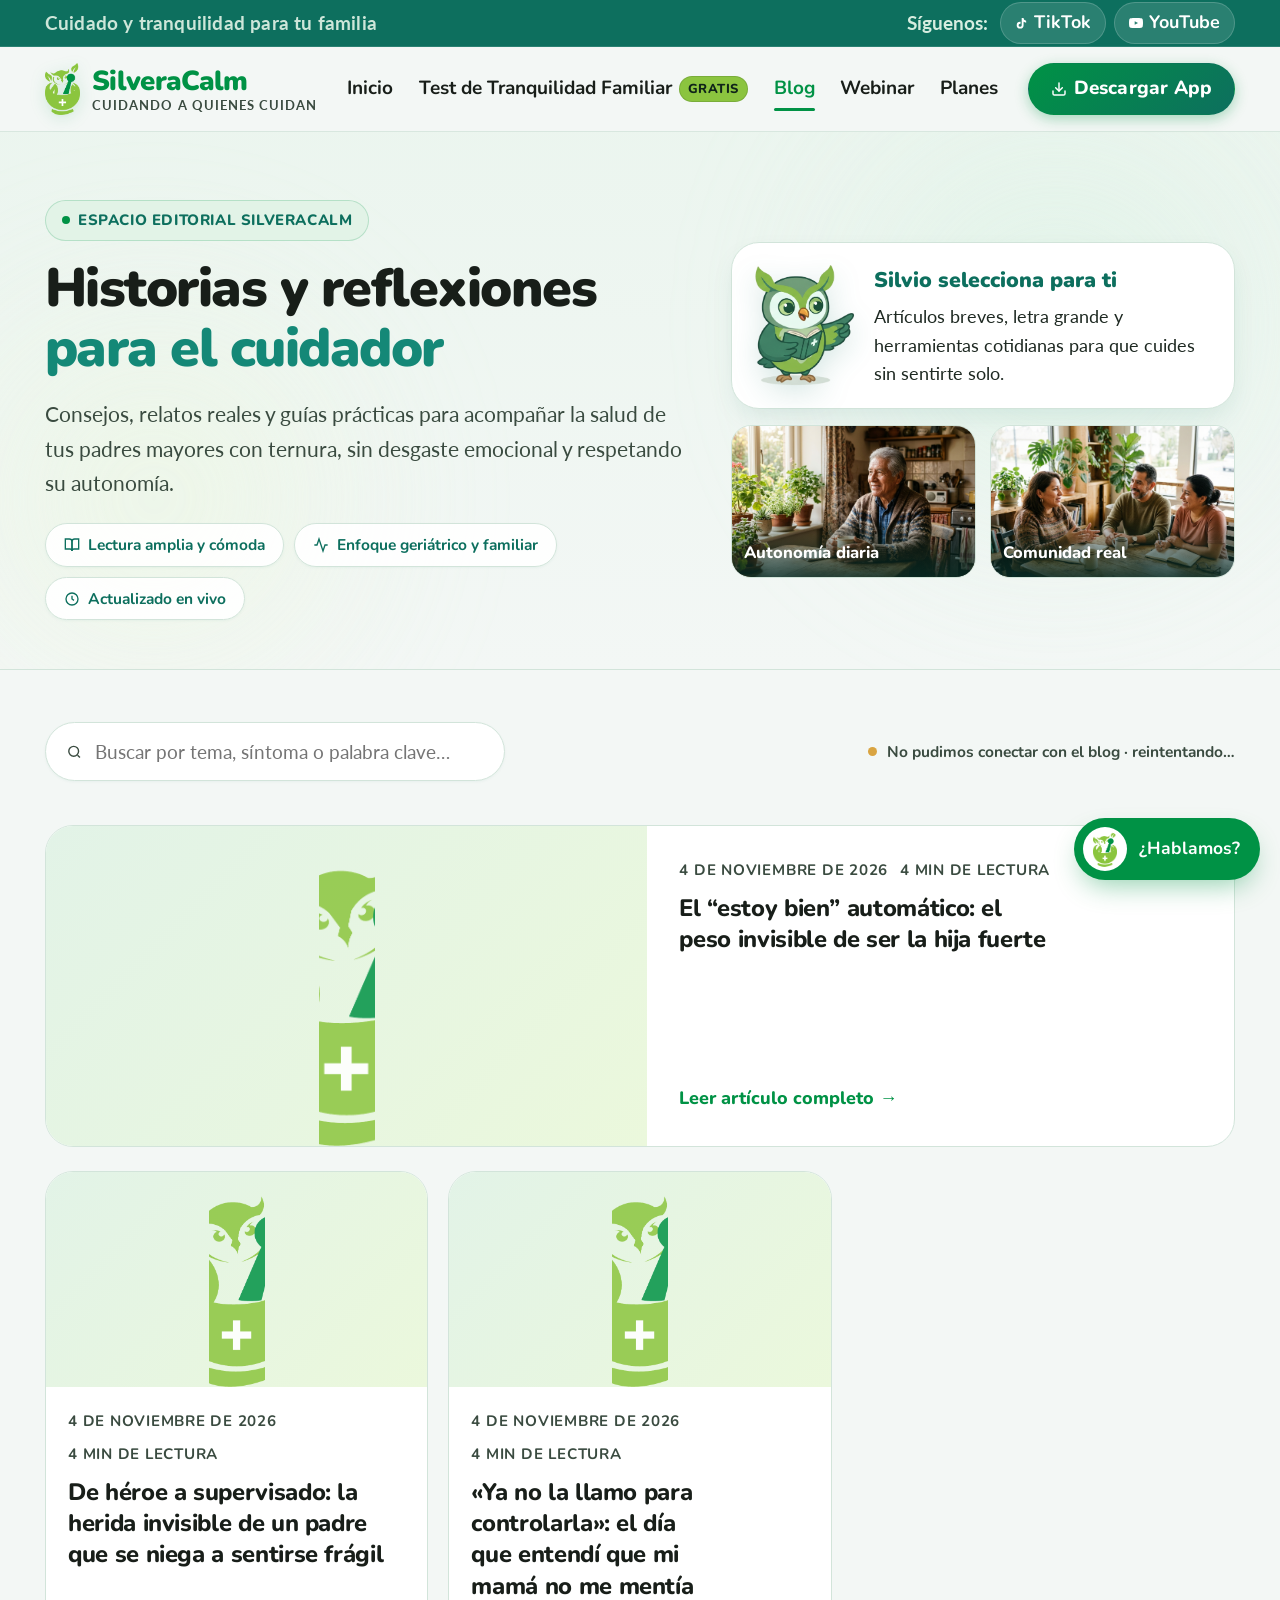
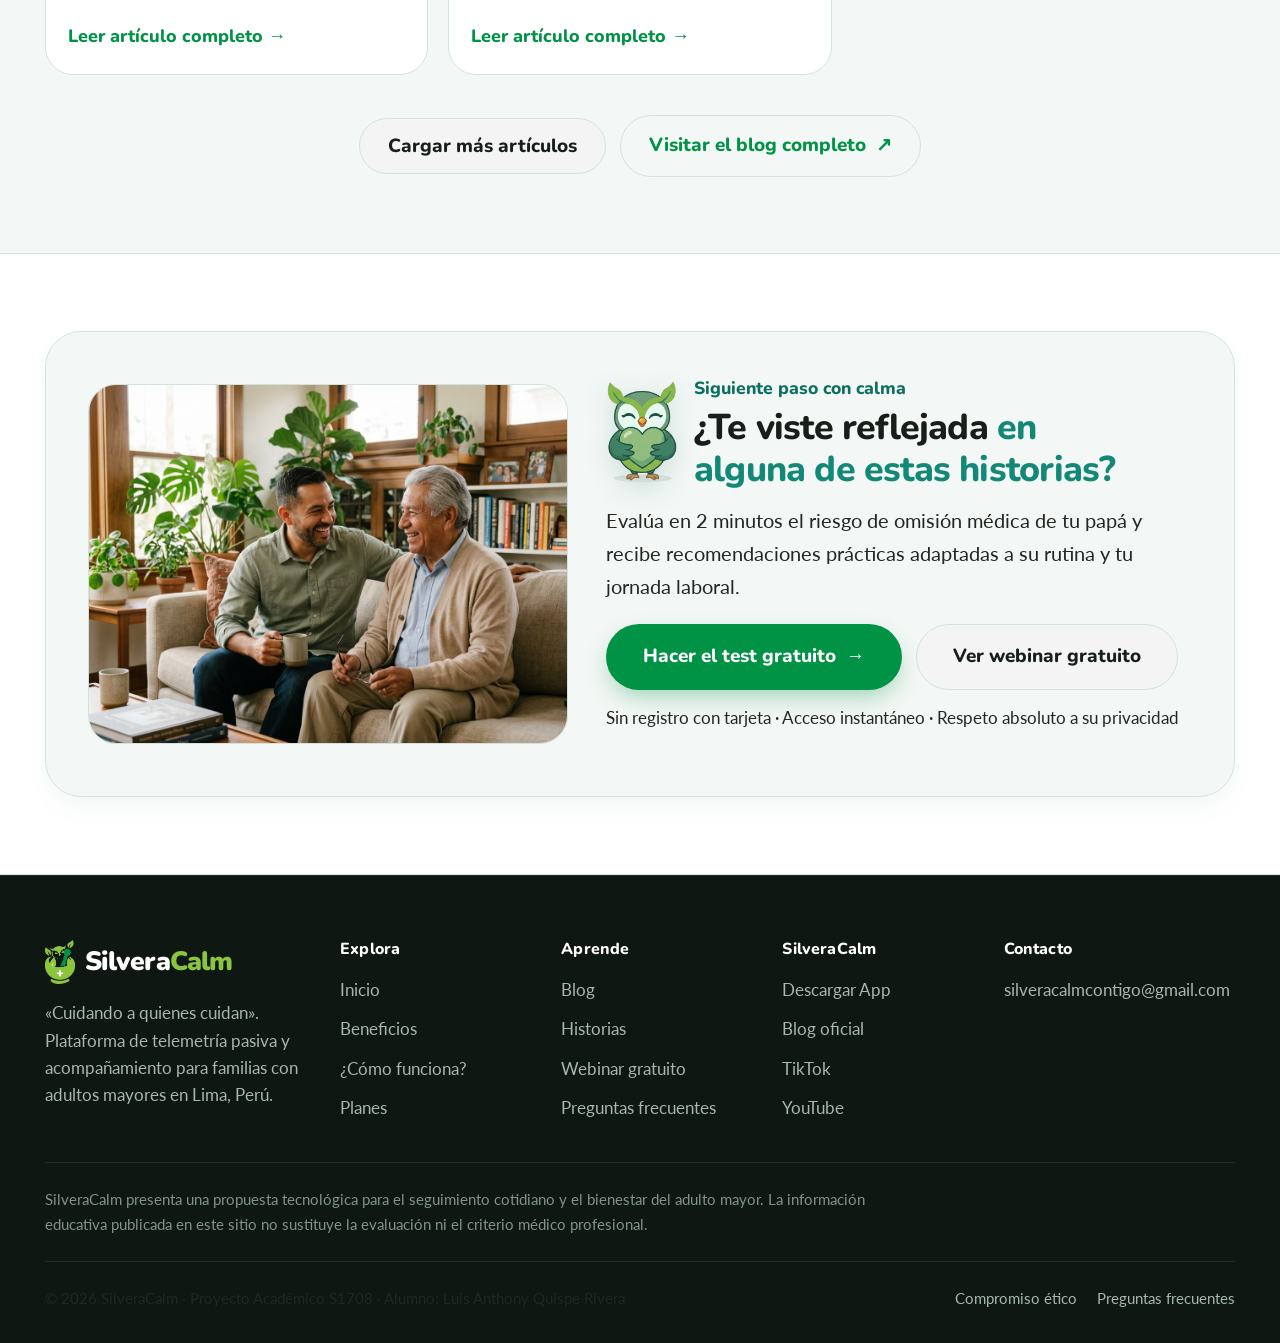
==== commit 8bc2a44d: "cambiado total landing page version, profesional duracion 10 horas" ====
--- a/blog.html
+++ b/blog.html
@@ -347,23 +347,7 @@
     </div>
   </div>
 
-  <!-- ================= MODAL: LECTOR DE ARTÍCULOS ================= -->
-  <div class="modal" id="readerModal" role="dialog" aria-modal="true" aria-labelledby="readerTitle" hidden>
-    <div class="modal-backdrop" data-close></div>
-    <div class="modal-panel modal-reader">
-      <div class="reader-bar">
-        <span class="reader-brand">
-          <img src="assets/img/logo-silveracalm.png" alt="" width="20" height="29" />
-          Blog SilveraCalm
-        </span>
-        <button type="button" class="modal-close" aria-label="Cerrar artículo" data-close>✕</button>
-      </div>
-      <article class="reader" id="readerBody"></article>
-    </div>
-  </div>
-
   <!-- Scripts -->
-  <script src="assets/js/vendor-purify.min.js" defer></script>
   <script src="assets/js/config.js" defer></script>
   <script src="assets/js/main.js" defer></script>
   <script src="assets/js/blog.js" defer></script>
--- a/assets/css/styles.css
+++ b/assets/css/styles.css
@@ -80,9 +80,9 @@
   --radius-pill: 9999px;
 
   /* Layout y Navegación */
-  --container: 1160px;
-  --header-h: 76px;
-  --header-h-compact: 60px;
+  --container: min(1760px, 96vw);
+  --header-h: 84px;
+  --header-h-compact: 68px;
 
   /* Curvas de aceleración */
   --ease-spring: cubic-bezier(0.16, 1, 0.3, 1);
@@ -160,6 +160,7 @@
 }
 
 html {
+  font-size: 112.5%; /* escala todo lo rem un 12.5% para lectura cómoda */
   scroll-behavior: smooth;
   scroll-padding-top: calc(var(--header-h) + 20px);
 }
@@ -167,7 +168,7 @@
 body {
   margin: 0;
   font-family: var(--font-body);
-  font-size: 16.5px;
+  font-size: 19px;
   line-height: 1.7;
   color: var(--text-body);
   background-color: var(--bg-global);
@@ -242,7 +243,7 @@
   z-index: 1000;
   font-weight: 700;
   font-family: var(--font-title);
-  font-size: 14px;
+  font-size: 16px;
   box-shadow: var(--shadow-md);
   transition: left 0.2s ease;
 }
@@ -254,7 +255,7 @@
   width: 100%;
   max-width: var(--container);
   margin: 0 auto;
-  padding: 0 24px;
+  padding: 0 clamp(14px, 1.5vw, 22px);
 }
 
 .container.narrow {
@@ -275,7 +276,7 @@
   gap: 10px;
   font-family: var(--font-title);
   font-weight: 800;
-  font-size: 15.5px;
+  font-size: 18px;
   padding: 14px 28px;
   border-radius: var(--radius-pill);
   border: 1.5px solid transparent;
@@ -301,12 +302,12 @@
 
 .btn-sm {
   padding: 9px 20px;
-  font-size: 14px;
+  font-size: 16px;
 }
 
 .btn-lg {
   padding: 16px 36px;
-  font-size: 16.5px;
+  font-size: 19px;
 }
 
 .btn-block {
@@ -363,7 +364,7 @@
   align-items: center;
   gap: 8px;
   font-family: var(--font-title);
-  font-size: 13px;
+  font-size: 15px;
   font-weight: 800;
   letter-spacing: 0.04em;
   text-transform: uppercase;
@@ -388,7 +389,7 @@
 .eyebrow {
   display: inline-block;
   font-family: var(--font-title);
-  font-size: 12.5px;
+  font-size: 14.5px;
   font-weight: 800;
   letter-spacing: 0.07em;
   text-transform: uppercase;
@@ -405,29 +406,31 @@
   position: sticky;
   top: 0;
   z-index: 100;
-  background: rgba(243, 247, 245, 0.9);
+  background: rgba(243, 247, 245, 0.94);
   backdrop-filter: blur(18px);
   -webkit-backdrop-filter: blur(18px);
   border-bottom: 1px solid rgba(210, 228, 218, 0.8);
-  transition: all 0.35s var(--ease-spring);
+  transition: background-color 0.25s ease, box-shadow 0.25s ease, border-color 0.25s ease;
 }
 
 .site-header.is-compact {
-  background: rgba(255, 255, 255, 0.95);
+  background: rgba(255, 255, 255, 0.96);
   box-shadow: var(--shadow-sm);
   border-bottom-color: rgba(210, 228, 218, 0.5);
 }
 
 .top-bar {
+  position: relative;
+  z-index: 2;
   background: var(--header-deep-teal);
   color: rgba(255, 255, 255, 0.92);
   font-family: var(--font-body);
-  font-size: 12.5px;
+  font-size: 19px;
   font-weight: 700;
   border-bottom: 1px solid rgba(255, 255, 255, 0.12);
-  max-height: 44px;
+  max-height: 64px;
   overflow: hidden;
-  transition: max-height 0.3s var(--ease-spring), opacity 0.25s ease, border-color 0.25s ease;
+  transition: max-height 0.28s var(--ease-soft), opacity 0.22s ease, border-color 0.22s ease;
 }
 
 .site-header.is-compact .top-bar {
@@ -437,7 +440,8 @@
 }
 
 .top-bar-inner {
-  min-height: 36px;
+  min-height: 46px;
+  padding-block: 4px;
   display: flex;
   align-items: center;
   justify-content: space-between;
@@ -457,8 +461,8 @@
 }
 
 .top-bar-label {
-  color: rgba(226, 243, 231, 0.85);
-  font-size: 12px;
+  color: rgba(226, 243, 231, 0.95);
+  font-size: 18.5px;
   margin-right: 4px;
 }
 
@@ -466,12 +470,12 @@
   display: inline-flex;
   align-items: center;
   gap: 6px;
-  padding: 3px 11px;
+  padding: 5px 14px;
   border-radius: var(--radius-pill);
   background: rgba(255, 255, 255, 0.12);
   color: #ffffff;
   font-family: var(--font-title);
-  font-size: 12px;
+  font-size: 18px;
   font-weight: 700;
   text-decoration: none;
   border: 1px solid rgba(255, 255, 255, 0.18);
@@ -502,12 +506,14 @@
 }
 
 .header-inner {
+  position: relative;
+  z-index: 2;
   height: var(--header-h);
   display: flex;
   align-items: center;
   justify-content: space-between;
   gap: 20px;
-  transition: height 0.35s var(--ease-spring);
+  transition: height 0.28s var(--ease-soft);
 }
 
 .site-header.is-compact .header-inner {
@@ -519,6 +525,7 @@
   align-items: center;
   gap: 12px;
   text-decoration: none;
+  flex-shrink: 0;
 }
 
 .brand-logo {
@@ -546,14 +553,14 @@
 .brand-name {
   font-family: var(--font-title);
   font-weight: 900;
-  font-size: 24px;
+  font-size: 27.5px;
   color: var(--brand-primary);
   letter-spacing: -0.025em;
 }
 
 .brand-tagline {
   font-family: var(--font-body);
-  font-size: 11px;
+  font-size: 13px;
   font-weight: 700;
   letter-spacing: 0.08em;
   text-transform: uppercase;
@@ -577,7 +584,7 @@
 
 .nav-desktop a {
   font-family: var(--font-title);
-  font-size: 15px;
+  font-size: 17px;
   font-weight: 700;
   color: var(--text-main);
   position: relative;
@@ -588,7 +595,8 @@
 .nav-desktop a.nav-link-featured {
   display: inline-flex;
   align-items: center;
-  padding-right: 6px;
+  gap: 7px;
+  padding-right: 0;
 }
 
 .nav-badge-free {
@@ -600,7 +608,7 @@
   color: var(--color-tertiary-text);
   border: 1px solid rgba(139, 196, 63, 0.48);
   font-family: var(--font-title);
-  font-size: 11px;
+  font-size: 13px;
   font-weight: 800;
   line-height: 1;
   letter-spacing: 0.01em;
@@ -608,24 +616,21 @@
 }
 
 .nav-desktop a.nav-link-featured .nav-badge-free {
-  position: absolute;
-  top: -11px;
-  right: -10px;
-  padding: 3px 7px;
-  font-size: 10px;
+  position: static;
+  padding: 3px 8px;
+  font-size: 13px;
   background: var(--brand-lime);
   color: #0F2419;
-  border: 1.5px solid #F3F7F5;
-  box-shadow: 0 3px 8px rgba(15, 36, 25, 0.14);
-  pointer-events: none;
-  z-index: 2;
+  border: 1px solid rgba(15, 36, 25, 0.14);
+  box-shadow: none;
+  transform: none;
 }
 
 .nav-desktop a.nav-link-featured:hover .nav-badge-free {
   background: var(--brand-primary);
   color: #FFFFFF;
-  border-color: #F3F7F5;
-  transform: translateY(-2px);
+  border-color: var(--brand-primary);
+  transform: none;
 }
 
 .nav-desktop a::after {
@@ -812,7 +817,7 @@
   padding: 14px 0;
   font-family: var(--font-title);
   font-weight: 700;
-  font-size: 16.5px;
+  font-size: 19px;
   color: var(--text-main);
   border-bottom: 1px solid var(--border-subtle);
 }
@@ -950,7 +955,7 @@
   align-items: center;
   gap: 8px;
   font-family: var(--font-title);
-  font-size: 13.5px;
+  font-size: 15.5px;
   font-weight: 700;
   color: var(--header-deep-teal);
   background: rgba(255, 255, 255, 0.9);
@@ -994,7 +999,7 @@
   background: var(--surface-mint);
   color: var(--header-deep-teal);
   font-family: var(--font-title);
-  font-size: 12.5px;
+  font-size: 14.5px;
   font-weight: 800;
   letter-spacing: 0.04em;
   padding: 6px 16px;
@@ -1029,7 +1034,7 @@
   bottom: 0;
   padding: 40px 18px 14px;
   font-family: var(--font-title);
-  font-size: 13.5px;
+  font-size: 15.5px;
   font-weight: 700;
   color: #FFFFFF;
   background: linear-gradient(to top, rgba(24, 30, 25, 0.78) 0%, transparent 100%);
@@ -1049,7 +1054,7 @@
   padding: 6px 14px;
   border-radius: var(--radius-pill);
   font-family: var(--font-title);
-  font-size: 12.5px;
+  font-size: 14.5px;
   font-weight: 800;
   color: var(--header-deep-teal);
   display: inline-flex;
@@ -1103,7 +1108,7 @@
 
 .silvera-title {
   font-family: var(--font-title);
-  font-size: 12px;
+  font-size: 14px;
   font-weight: 800;
   letter-spacing: 0.08em;
   text-transform: uppercase;
@@ -1115,7 +1120,7 @@
 }
 
 .silvera-text {
-  font-size: 14.5px;
+  font-size: 16.5px;
   color: var(--text-body);
   line-height: 1.55;
 }
@@ -1123,7 +1128,7 @@
 /* ===================== SECCIONES GENERALES ===================== */
 
 .section {
-  padding: clamp(64px, 9vw, 110px) 0;
+  padding: clamp(46px, 6vw, 80px) 0;
   position: relative;
 }
 
@@ -1135,8 +1140,8 @@
 
 .section-head {
   text-align: center;
-  max-width: 620px;
-  margin: 0 auto clamp(36px, 6vw, 56px);
+  max-width: 760px;
+  margin: 0 auto clamp(28px, 4.5vw, 44px);
   display: flex;
   flex-direction: column;
   align-items: center;
@@ -1152,7 +1157,7 @@
 .section-head p {
   color: var(--text-muted);
   font-size: clamp(1.05rem, 1.6vw, 1.15rem);
-  max-width: 52ch;
+  max-width: 62ch;
   line-height: 1.68;
 }
 
@@ -1217,7 +1222,7 @@
 }
 
 .feature-card p {
-  font-size: 15px;
+  font-size: 17px;
   color: var(--text-muted);
   line-height: 1.65;
 }
@@ -1247,7 +1252,7 @@
   display: inline-block;
   margin-top: 18px;
   font-family: var(--font-title);
-  font-size: 12.5px;
+  font-size: 14.5px;
   font-weight: 800;
   text-transform: uppercase;
   letter-spacing: 0.06em;
@@ -1311,7 +1316,7 @@
   color: var(--brand-primary);
   font-family: var(--font-title);
   font-weight: 900;
-  font-size: 21px;
+  font-size: 24px;
   border: 2px solid #FFFFFF;
   box-shadow: 0 0 0 4px var(--bg-global);
   transition: all 0.5s var(--ease-spring);
@@ -1331,7 +1336,7 @@
 }
 
 .step p {
-  font-size: 15px;
+  font-size: 17px;
   color: var(--text-muted);
   max-width: 270px;
   margin: 0 auto;
@@ -1354,7 +1359,7 @@
   gap: 10px;
   font-family: var(--font-title);
   font-weight: 700;
-  font-size: 13.5px;
+  font-size: 15.5px;
   color: var(--text-muted);
   background: var(--surface-neutral);
   padding: 9px 18px;
@@ -1401,7 +1406,7 @@
 
 .compare-label {
   font-family: var(--font-title);
-  font-size: 13px;
+  font-size: 15px;
   font-weight: 800;
   letter-spacing: 0.08em;
   text-transform: uppercase;
@@ -1423,7 +1428,7 @@
   position: relative;
   padding-left: 32px;
   margin: 12px 0;
-  font-size: 15.5px;
+  font-size: 18px;
   line-height: 1.58;
 }
 
@@ -1513,7 +1518,7 @@
   align-items: center;
   justify-content: center;
   font-family: var(--font-title);
-  font-size: 14px;
+  font-size: 16px;
   font-weight: 800;
   flex-shrink: 0;
   box-shadow: var(--shadow-xs);
@@ -1522,13 +1527,13 @@
 .story-author strong {
   display: block;
   font-family: var(--font-title);
-  font-size: 15px;
+  font-size: 17px;
   color: var(--text-main);
 }
 
 .story-author small {
   display: block;
-  font-size: 13px;
+  font-size: 15px;
   color: var(--text-muted);
 }
 
@@ -1542,7 +1547,7 @@
 .trust-bar li {
   text-align: center;
   font-family: var(--font-title);
-  font-size: 14px;
+  font-size: 16px;
   font-weight: 700;
   color: var(--header-deep-teal);
   background: var(--surface-mint);
@@ -1595,7 +1600,7 @@
   outline: 0;
   background: transparent;
   font: inherit;
-  font-size: 15px;
+  font-size: 17px;
   padding: 13px 0;
   width: 100%;
   color: var(--text-main);
@@ -1606,7 +1611,7 @@
   align-items: center;
   gap: 10px;
   font-family: var(--font-title);
-  font-size: 13.5px;
+  font-size: 15.5px;
   color: var(--text-muted);
   font-weight: 700;
 }
@@ -1643,7 +1648,7 @@
 .chip {
   flex-shrink: 0;
   font-family: var(--font-title);
-  font-size: 14px;
+  font-size: 16px;
   font-weight: 700;
   padding: 8px 18px;
   border-radius: var(--radius-pill);
@@ -1732,7 +1737,7 @@
   gap: 8px 12px;
   align-items: center;
   font-family: var(--font-title);
-  font-size: 12px;
+  font-size: 14px;
   font-weight: 700;
   color: var(--text-muted);
   text-transform: uppercase;
@@ -1758,7 +1763,7 @@
 
 .post-title {
   font-family: var(--font-title);
-  font-size: 19px;
+  font-size: 22px;
   font-weight: 800;
   color: var(--text-main);
   line-height: 1.32;
@@ -1766,7 +1771,7 @@
 }
 
 .post-excerpt {
-  font-size: 14.5px;
+  font-size: 16.5px;
   color: var(--text-muted);
   line-height: 1.62;
 }
@@ -1775,7 +1780,7 @@
   margin-top: auto;
   padding-top: 10px;
   font-family: var(--font-title);
-  font-size: 14.5px;
+  font-size: 16.5px;
   font-weight: 800;
   color: var(--brand-primary);
   display: inline-flex;
@@ -1814,7 +1819,7 @@
   text-align: center;
   color: var(--text-muted);
   padding: 40px 0;
-  font-size: 16px;
+  font-size: 18.5px;
 }
 
 .blog-more {
@@ -1829,7 +1834,7 @@
 .blog-hero {
   position: relative;
   overflow: hidden;
-  padding: clamp(56px, 8vw, 92px) 0 clamp(40px, 5vw, 56px);
+  padding: clamp(40px, 5.5vw, 68px) 0 clamp(32px, 4vw, 48px);
   border-bottom: 1px solid var(--border-subtle);
   background: linear-gradient(180deg, rgba(226, 243, 231, 0.45) 0%, var(--bg-global) 100%);
 }
@@ -1838,7 +1843,7 @@
   position: relative;
   z-index: 1;
   text-align: center;
-  max-width: 720px;
+  max-width: 860px;
   margin: 0 auto;
   display: flex;
   flex-direction: column;
@@ -1857,7 +1862,7 @@
   color: var(--text-muted);
   font-size: clamp(1.05rem, 1.8vw, 1.2rem);
   line-height: 1.7;
-  max-width: 58ch;
+  max-width: 66ch;
 }
 
 .blog-hero-pills {
@@ -1866,7 +1871,7 @@
 }
 
 .blog-catalog {
-  padding-top: clamp(44px, 6vw, 68px);
+  padding-top: clamp(32px, 4.5vw, 52px);
 }
 
 /* ===================== CTA FINAL ===================== */
@@ -1921,7 +1926,7 @@
 }
 
 .fine-print {
-  font-size: 13px;
+  font-size: 15px;
   color: var(--text-subtle);
 }
 
@@ -1958,7 +1963,7 @@
   align-items: center;
   gap: 16px;
   color: var(--text-main);
-  font-size: 16.5px;
+  font-size: 19px;
   user-select: none;
 }
 
@@ -1975,7 +1980,7 @@
   display: flex;
   align-items: center;
   justify-content: center;
-  font-size: 18px;
+  font-size: 20.5px;
   font-weight: 700;
   line-height: 1;
   flex-shrink: 0;
@@ -1991,7 +1996,7 @@
 .faq details p {
   padding-bottom: 22px;
   color: var(--text-muted);
-  font-size: 15.5px;
+  font-size: 18px;
   line-height: 1.7;
 }
 
@@ -2002,7 +2007,7 @@
   color: #A8B8AE;
   padding: 64px 0 32px;
   text-align: left;
-  font-size: 14.5px;
+  font-size: 16.5px;
   border-top: 1px solid rgba(255, 255, 255, 0.08);
 }
 
@@ -2050,7 +2055,7 @@
   font-family: var(--font-title);
   font-weight: 900;
   color: #FFFFFF;
-  font-size: 23px;
+  font-size: 26.5px;
   letter-spacing: -0.02em;
 }
 
@@ -2060,7 +2065,7 @@
 
 .footer-desc {
   color: #A8B8AE;
-  font-size: 14.5px;
+  font-size: 16.5px;
   line-height: 1.65;
   max-width: 32ch;
   margin: 0;
@@ -2072,7 +2077,7 @@
 
 .footer-col-title {
   font-family: var(--font-title);
-  font-size: 14px;
+  font-size: 16px;
   font-weight: 800;
   color: #FFFFFF;
   margin: 0 0 18px;
@@ -2091,7 +2096,7 @@
 .footer-links a {
   color: #A8B8AE;
   text-decoration: none;
-  font-size: 14.5px;
+  font-size: 16.5px;
   transition: color 0.2s var(--ease-soft);
 }
 
@@ -2108,7 +2113,7 @@
 
 .footer-disclaimer p {
   margin: 0;
-  font-size: 13px;
+  font-size: 15px;
   line-height: 1.65;
   color: #829489;
   max-width: 92ch;
@@ -2119,7 +2124,7 @@
   display: flex;
   flex-direction: column;
   gap: 12px;
-  font-size: 13px;
+  font-size: 15px;
   color: #829489;
 }
 
@@ -2200,7 +2205,7 @@
 
 .modal-sm p {
   color: var(--text-muted);
-  font-size: 15.5px;
+  font-size: 18px;
   margin-bottom: 6px;
   line-height: 1.6;
 }
@@ -2219,7 +2224,7 @@
   border: 0;
   background: var(--surface-neutral);
   cursor: pointer;
-  font-size: 16px;
+  font-size: 18.5px;
   color: var(--text-main);
   display: flex;
   align-items: center;
@@ -2268,7 +2273,7 @@
   align-items: center;
   gap: 10px;
   font-family: var(--font-title);
-  font-size: 14px;
+  font-size: 16px;
   font-weight: 800;
   color: var(--brand-primary);
 }
@@ -2276,7 +2281,7 @@
 .reader {
   overflow-y: auto;
   padding: 36px 28px 56px;
-  font-size: 17px;
+  font-size: 19.5px;
   line-height: 1.8;
 }
 
@@ -2362,7 +2367,7 @@
 
 @media (min-width: 640px) {
   .container {
-    padding: 0 32px;
+    padding: 0 clamp(14px, 1.5vw, 22px);
   }
 
   .hide-mobile {
@@ -2436,7 +2441,7 @@
   }
 }
 
-@media (min-width: 960px) {
+@media (min-width: 1100px) {
   .nav-desktop {
     display: flex;
   }
@@ -2445,7 +2450,9 @@
   .nav-mobile {
     display: none !important;
   }
-
+}
+
+@media (min-width: 960px) {
   .hero-grid {
     grid-template-columns: 1.18fr 0.82fr;
     gap: 64px;
@@ -2535,7 +2542,7 @@
 .nav-badge-free {
   display: inline-flex;
   align-items: center;
-  font-size: 10px;
+  font-size: 13px;
   font-weight: 800;
   text-transform: uppercase;
   letter-spacing: 0.04em;
@@ -2551,7 +2558,7 @@
 .section-webinar {
   position: relative;
   background-color: var(--bg-global);
-  padding: 96px 0 100px;
+  padding: clamp(44px, 5vw, 72px) 0 clamp(56px, 6vw, 80px);
   overflow: hidden;
 }
 
@@ -3918,7 +3925,7 @@
    ========================================================= */
 
 .sc-hero {
-  padding: clamp(38px, 5vw, 68px) 0 clamp(48px, 6vw, 76px);
+  padding: clamp(28px, 4vw, 52px) 0 clamp(36px, 5vw, 60px);
   background: var(--bg-global);
 }
 
@@ -5568,31 +5575,27 @@
    ========================================================= */
 
 body.sc-landing {
-  --container: min(1400px, 92vw);
+  --container: min(1760px, 96vw);
   --text-body: #1E2922;
   --text-muted: #3A4B40;
-  font-size: 18.5px;
+  font-size: 21.5px;
   line-height: 1.68;
 }
 
 .sc-landing .container {
-  padding: 0 clamp(18px, 2.5vw, 34px);
-}
-
-.sc-landing .top-bar {
-  font-size: 14px;
+  padding: 0 clamp(14px, 1.5vw, 22px);
 }
 
 .sc-landing .nav-desktop a {
-  font-size: 16.5px;
+  font-size: 19px;
 }
 
 .sc-landing .btn {
-  font-size: 16.5px;
+  font-size: 19px;
 }
 
 .sc-landing .btn-lg {
-  font-size: 18px;
+  font-size: 20.5px;
   padding: 17px 36px;
 }
 
@@ -5602,13 +5605,18 @@
 
 .sc-landing .sc-hero-copy h1 {
   font-size: clamp(2.25rem, 4.1vw, 3.4rem);
-  max-width: 21ch;
+  max-width: 24ch;
 }
 
 .sc-landing .sc-lead {
-  font-size: clamp(1.14rem, 1.45vw, 1.28rem);
+  font-size: clamp(1.2rem, 1.55vw, 1.36rem);
   line-height: 1.68;
-  max-width: 58ch;
+  max-width: 66ch;
+}
+
+.sc-landing .sc-lead strong {
+  font-weight: 800;
+  color: var(--text-body);
 }
 
 .sc-landing .sc-guarantees {
@@ -5628,7 +5636,7 @@
 
 .sc-landing .sc-hero-human-strip p {
   font-size: 1.02rem;
-  max-width: 48ch;
+  max-width: 56ch;
 }
 
 /* Resumen ejecutivo con Silvio guía */
@@ -5672,7 +5680,7 @@
 
 /* Cabeceras generales y Antes/Después legibles */
 .sc-landing .sc-section-head {
-  max-width: 68ch;
+  max-width: 82ch;
 }
 
 .sc-landing .sc-section-head h2 {
@@ -5764,7 +5772,7 @@
 
 .sc-landing .sc-vp-quote {
   font-size: clamp(1.18rem, 1.8vw, 1.44rem);
-  max-width: 78ch;
+  max-width: 88ch;
 }
 
 .sc-landing .sc-vp-node strong {
@@ -5848,7 +5856,7 @@
 
 @media (min-width: 980px) {
   .sc-video-layout {
-    grid-template-columns: 1.45fr 0.78fr;
+    grid-template-columns: 1.55fr 0.72fr;
     gap: 28px;
   }
 }
@@ -6003,28 +6011,28 @@
 
 body.page-webinar,
 body.page-blog {
-  --container: min(1400px, 92vw);
+  --container: min(1760px, 96vw);
   --text-body: #1E2922;
   --text-muted: #3A4B40;
-  font-size: 18.5px;
+  font-size: 21.5px;
   line-height: 1.66;
 }
 
 .page-webinar .container,
 .page-blog .container {
-  padding: 0 clamp(18px, 2.5vw, 34px);
+  padding: 0 clamp(14px, 1.5vw, 22px);
 }
 
 .page-webinar .nav-desktop a,
 .page-blog .nav-desktop a,
 .page-webinar .btn,
 .page-blog .btn {
-  font-size: 16.5px;
+  font-size: 19px;
 }
 
 /* ---------- Webinar ---------- */
 .page-webinar .section-webinar {
-  padding-top: 56px;
+  padding-top: 38px;
 }
 
 .page-webinar .webinar-brand-logo {
@@ -6119,7 +6127,7 @@
   font-size: 1.08rem;
   line-height: 1.58;
   color: var(--text-muted);
-  max-width: 54ch;
+  max-width: 64ch;
 }
 
 .page-webinar .learn-card-text {
@@ -6248,7 +6256,7 @@
 .page-blog .blog-hero-lead {
   font-size: 1.16rem;
   line-height: 1.66;
-  max-width: 56ch;
+  max-width: 66ch;
 }
 
 .page-blog .blog-hero-pills {
@@ -6357,7 +6365,7 @@
 }
 
 .page-blog .reader {
-  font-size: 19px;
+  font-size: 22px;
   line-height: 1.8;
 }
 
--- a/assets/css/chat.css
+++ b/assets/css/chat.css
@@ -19,17 +19,17 @@
 
 /* Botón flotante */
 .sc-chat-launcher {
-  display: flex; align-items: center; gap: 10px;
+  display: flex; align-items: center; gap: 12px;
   background: var(--sc-primary); color: #fff; border: 0; cursor: pointer;
-  padding: 8px 18px 8px 8px; border-radius: 999px;
+  padding: 9px 20px 9px 9px; border-radius: 999px;
   box-shadow: 0 12px 28px -8px rgba(0, 146, 69, .45);
-  font: 700 15px/1 var(--font-title, 'Nunito', sans-serif);
+  font: 700 17.5px/1 var(--font-title, 'Nunito', sans-serif);
   transition: transform .25s cubic-bezier(.22,1,.36,1), background .2s;
   animation: sc-pop .6s cubic-bezier(.22,1,.36,1) 1.2s both;
 }
 .sc-chat-launcher:hover { background: var(--sc-primary-hover); transform: translateY(-2px); }
 .sc-chat-launcher img {
-  width: 40px; height: 40px; object-fit: contain; background: #fff; border-radius: 50%; padding: 4px;
+  width: 44px; height: 44px; object-fit: contain; background: #fff; border-radius: 50%; padding: 4px;
   animation: sc-float 3.6s ease-in-out infinite;
 }
 .sc-chat.is-open .sc-chat-launcher { display: none; }
@@ -38,8 +38,8 @@
 
 /* Panel */
 .sc-chat-panel {
-  width: 380px; max-width: calc(100vw - 24px);
-  height: 580px; max-height: calc(100vh - 40px);
+  width: 420px; max-width: calc(100vw - 24px);
+  height: 610px; max-height: calc(100vh - 40px);
   background: var(--sc-bg); border: 1px solid var(--sc-border); border-radius: 24px;
   box-shadow: 0 30px 60px -16px rgba(43, 43, 43, .28);
   display: flex; flex-direction: column; overflow: hidden;
@@ -53,13 +53,13 @@
   display: flex; align-items: center; gap: 10px; padding: 14px 12px 14px 16px;
   background: var(--sc-primary); color: #fff;
 }
-.sc-chat-avatar { width: 40px; height: 40px; border-radius: 50%; background: #fff; display: flex; align-items: center; justify-content: center; flex-shrink: 0; }
-.sc-chat-avatar img { width: 24px; height: auto; }
-.sc-chat-id { flex: 1; display: flex; flex-direction: column; line-height: 1.2; }
-.sc-chat-id strong { font-family: var(--font-headline, 'Outfit', sans-serif); font-size: 17px; }
-.sc-chat-id small { font-size: 12.5px; opacity: .85; display: inline-flex; align-items: center; gap: 6px; }
-.sc-dot { width: 7px; height: 7px; border-radius: 50%; background: #9FD8BF; }
-.sc-chat-icon { background: transparent; border: 0; color: #fff; width: 34px; height: 34px; border-radius: 50%; cursor: pointer; display: flex; align-items: center; justify-content: center; opacity: .85; }
+.sc-chat-avatar { width: 42px; height: 42px; border-radius: 50%; background: #fff; display: flex; align-items: center; justify-content: center; flex-shrink: 0; }
+.sc-chat-avatar img { width: 26px; height: auto; }
+.sc-chat-id { flex: 1; display: flex; flex-direction: column; line-height: 1.25; }
+.sc-chat-id strong { font-family: var(--font-headline, 'Outfit', sans-serif); font-size: 19.5px; }
+.sc-chat-id small { font-size: 14.5px; opacity: .9; display: inline-flex; align-items: center; gap: 6px; }
+.sc-dot { width: 8px; height: 8px; border-radius: 50%; background: #9FD8BF; }
+.sc-chat-icon { background: transparent; border: 0; color: #fff; width: 38px; height: 38px; border-radius: 50%; cursor: pointer; display: flex; align-items: center; justify-content: center; opacity: .88; }
 .sc-chat-icon:hover { background: rgba(255,255,255,.14); opacity: 1; }
 
 /* Mensajes */
@@ -67,19 +67,19 @@
 .sc-msg { display: flex; gap: 8px; align-items: flex-end; animation: sc-in .35s cubic-bezier(.22,1,.36,1); }
 @keyframes sc-in { from { opacity: 0; transform: translateY(6px); } to { opacity: 1; transform: none; } }
 .sc-msg-user { justify-content: flex-end; }
-.sc-msg-avatar { width: 26px; height: 26px; object-fit: contain; background: #fff; border-radius: 50%; padding: 3px; border: 1px solid var(--sc-border); flex-shrink: 0; }
-.sc-bubble { max-width: 82%; padding: 10px 14px; border-radius: 18px; font-size: 14.5px; line-height: 1.55; color: var(--sc-dark); word-wrap: break-word; }
+.sc-msg-avatar { width: 28px; height: 28px; object-fit: contain; background: #fff; border-radius: 50%; padding: 3px; border: 1px solid var(--sc-border); flex-shrink: 0; }
+.sc-bubble { max-width: 84%; padding: 12px 16px; border-radius: 18px; font-size: 17px; line-height: 1.58; color: var(--sc-dark); word-wrap: break-word; }
 .sc-bubble p { margin: 0 0 6px; } .sc-bubble p:last-child { margin-bottom: 0; }
-.sc-bubble ul { margin: 4px 0 6px; padding-left: 18px; list-style: disc; }
+.sc-bubble ul { margin: 4px 0 6px; padding-left: 20px; list-style: disc; }
 .sc-bubble a { color: var(--sc-primary); }
 .sc-msg-bot .sc-bubble { background: #fff; border: 1px solid var(--sc-border); border-bottom-left-radius: 6px; }
 .sc-msg-user .sc-bubble { background: var(--sc-primary); color: #fff; border-bottom-right-radius: 6px; }
 
 .sc-chat-cta {
-  display: inline-block; margin-top: 8px; padding: 8px 14px; border-radius: 999px;
+  display: inline-block; margin-top: 8px; padding: 9px 16px; border-radius: 999px;
   background: var(--sc-secondary-soft); color: var(--header-deep-teal, var(--color-secondary-text, #0D6F5E)) !important;
   font-family: var(--font-title, 'Nunito', sans-serif);
-  font-weight: 700; font-size: 13.5px; text-decoration: none; border: 1px solid var(--sc-border);
+  font-weight: 700; font-size: 15.5px; text-decoration: none; border: 1px solid var(--sc-border);
 }
 .sc-chat-cta:hover { background: #d2ede0; }
 
@@ -91,22 +91,22 @@
 @keyframes sc-blink { 0%, 80%, 100% { opacity: .25; transform: translateY(0); } 40% { opacity: 1; transform: translateY(-3px); } }
 
 /* Sugerencias */
-.sc-chat-suggest { display: flex; flex-wrap: wrap; gap: 6px; padding: 4px 14px 10px; }
+.sc-chat-suggest { display: flex; flex-wrap: wrap; gap: 8px; padding: 6px 14px 10px; }
 .sc-chat-suggest[hidden] { display: none; }
 .sc-chip {
-  font: 500 13px/1.2 var(--font-label, 'Inter', sans-serif); padding: 8px 12px; border-radius: 999px;
+  font: 600 15px/1.25 var(--font-label, 'Nunito', sans-serif); padding: 9px 14px; border-radius: 999px;
   background: #fff; color: var(--sc-primary); border: 1.5px solid var(--sc-border); cursor: pointer; transition: border-color .2s, background .2s;
 }
 .sc-chip:hover { border-color: var(--sc-primary); background: #F1F5F8; }
 
 /* Caja de texto */
-.sc-chat-form { display: flex; align-items: flex-end; gap: 8px; margin: 0 12px; padding: 6px 6px 6px 14px; background: #fff; border: 1.5px solid var(--sc-border); border-radius: 20px; transition: border-color .2s; }
+.sc-chat-form { display: flex; align-items: flex-end; gap: 8px; margin: 0 12px; padding: 7px 7px 7px 14px; background: #fff; border: 1.5px solid var(--sc-border); border-radius: 20px; transition: border-color .2s; }
 .sc-chat-form:focus-within { border-color: var(--sc-primary); }
-.sc-chat-form textarea { flex: 1; border: 0; outline: 0; resize: none; font: inherit; font-size: 15px; line-height: 1.4; padding: 8px 0; max-height: 110px; background: transparent; color: var(--sc-dark); }
-.sc-chat-send { width: 38px; height: 38px; border-radius: 50%; border: 0; background: var(--sc-primary); color: #fff; cursor: pointer; display: flex; align-items: center; justify-content: center; flex-shrink: 0; transition: background .2s, transform .2s; }
+.sc-chat-form textarea { flex: 1; border: 0; outline: 0; resize: none; font: inherit; font-size: 17px; line-height: 1.42; padding: 8px 0; max-height: 116px; background: transparent; color: var(--sc-dark); }
+.sc-chat-send { width: 42px; height: 42px; border-radius: 50%; border: 0; background: var(--sc-primary); color: #fff; cursor: pointer; display: flex; align-items: center; justify-content: center; flex-shrink: 0; transition: background .2s, transform .2s; }
 .sc-chat-send:hover { background: var(--sc-primary-hover); transform: scale(1.05); }
 .sc-chat-form.is-busy .sc-chat-send { opacity: .5; pointer-events: none; }
-.sc-chat-note { margin: 0; padding: 8px 16px 12px; text-align: center; font-size: 11.5px; color: var(--sc-muted); }
+.sc-chat-note { margin: 0; padding: 8px 16px 12px; text-align: center; font-size: 13.5px; line-height: 1.4; color: var(--sc-muted); }
 
 /* Celular: pantalla completa */
 @media (max-width: 520px) {
@@ -115,7 +115,7 @@
   .sc-chat-launcher { padding: 8px; }
   .sc-chat.is-open { inset: 0; right: 0; bottom: 0; }
   .sc-chat-panel { width: 100%; max-width: none; height: 100%; max-height: none; border-radius: 0; border: 0; }
-  .sc-chat-form textarea { font-size: 16px; } /* evita el zoom automático en iPhone */
+  .sc-chat-form textarea { font-size: 17px; } /* evita el zoom automático en iPhone */
 }
 
 @media (prefers-reduced-motion: reduce) {
